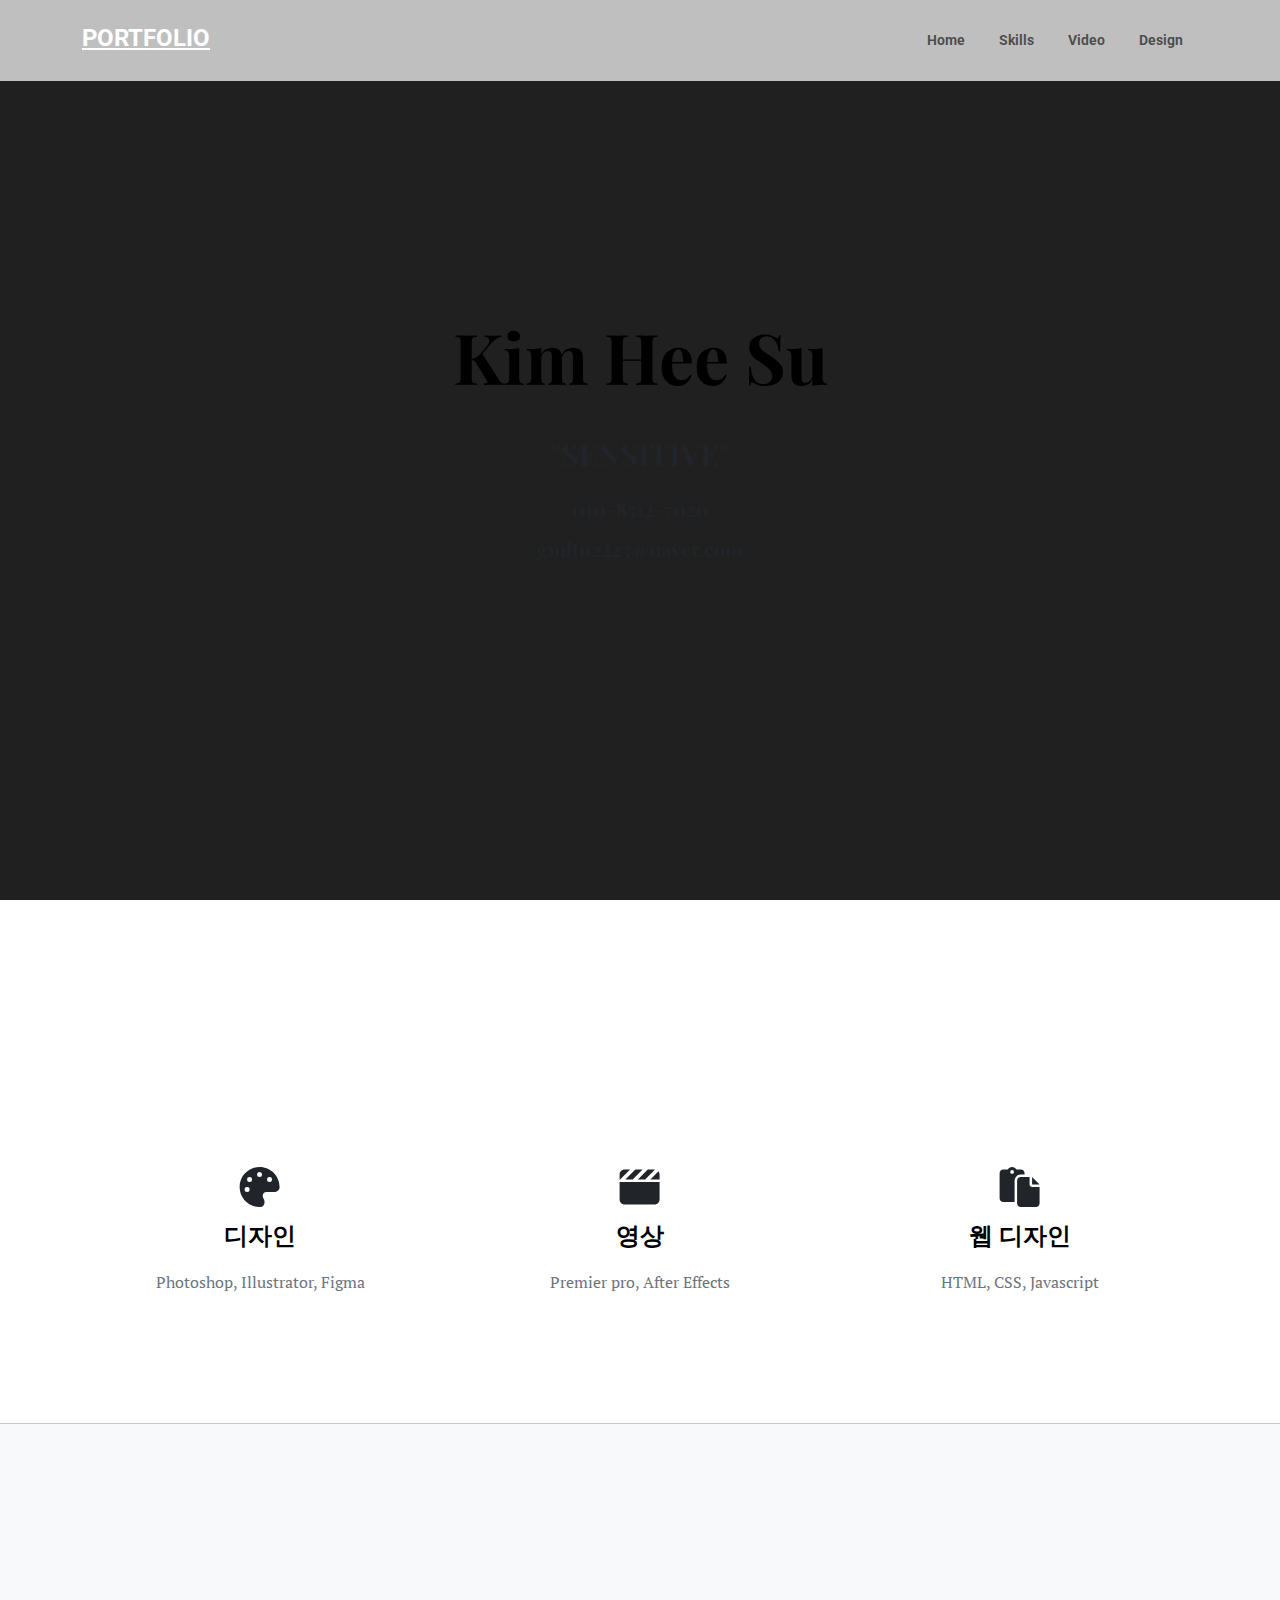
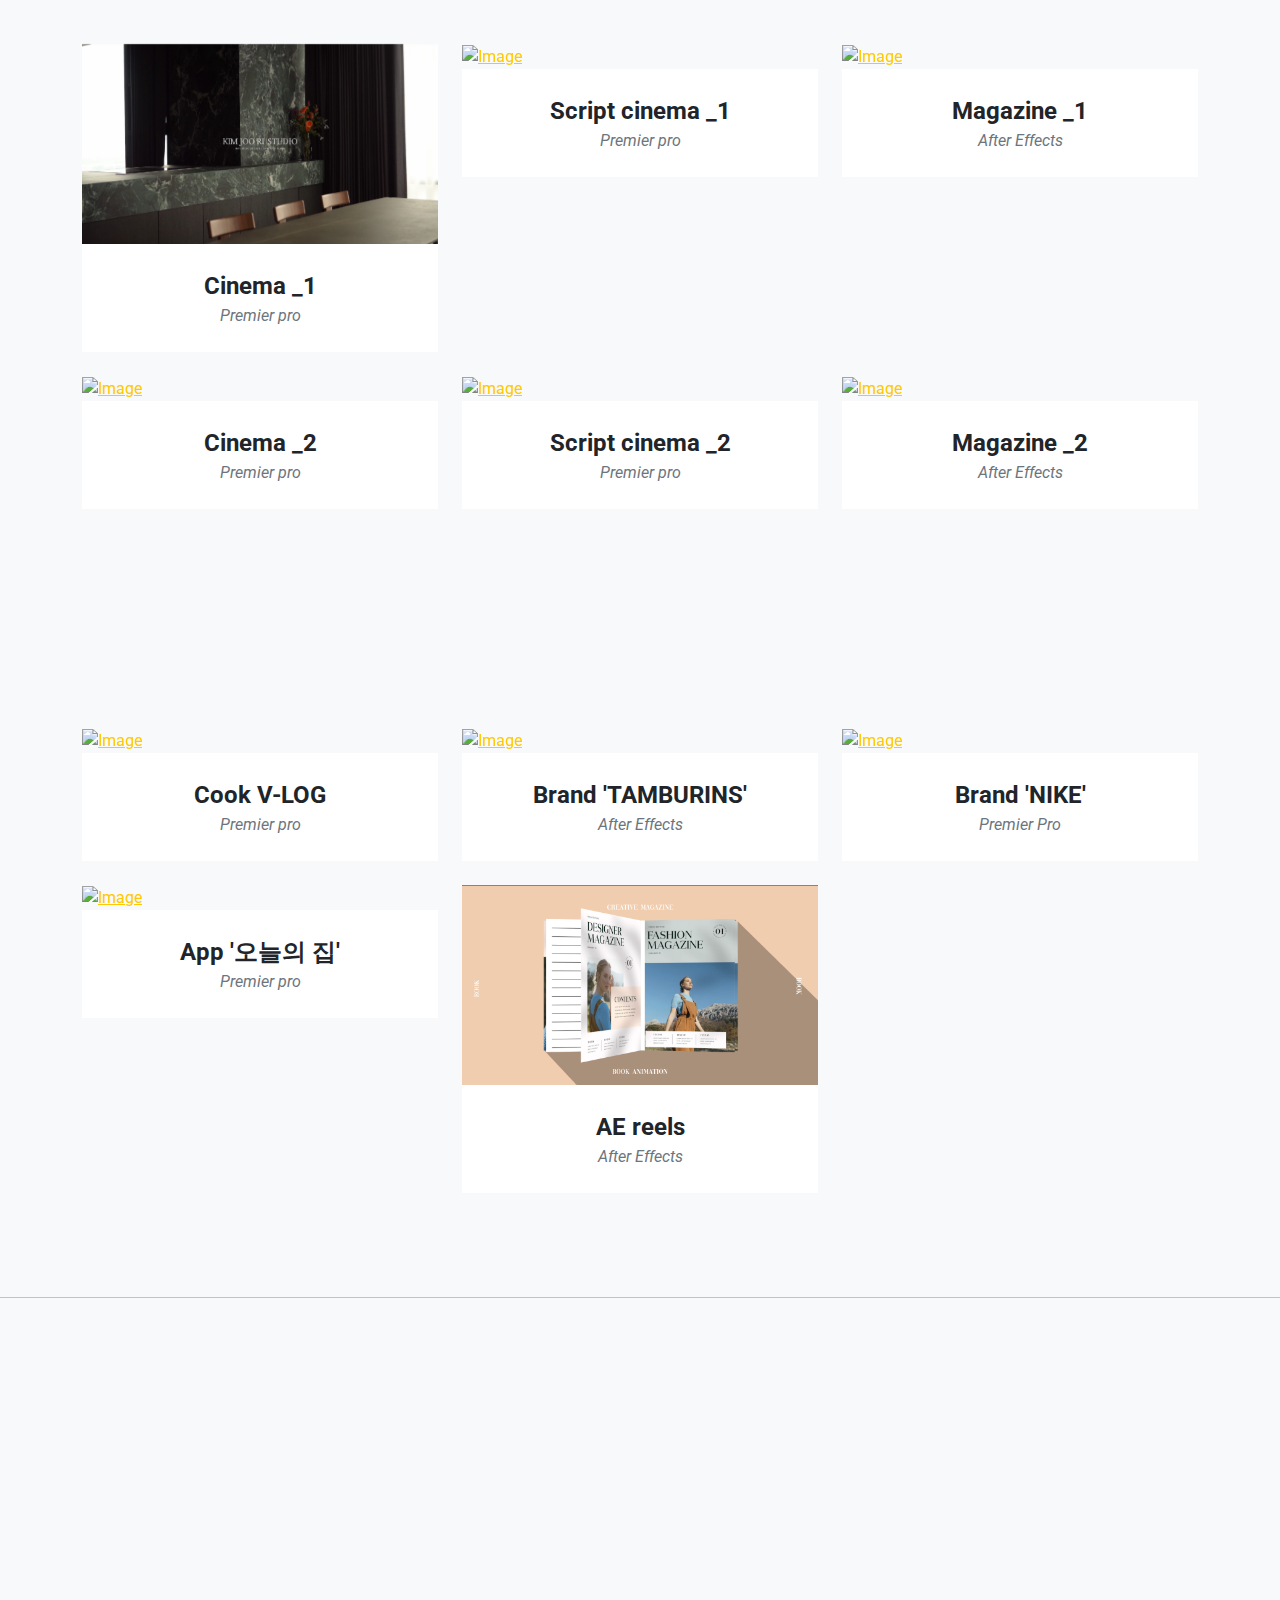
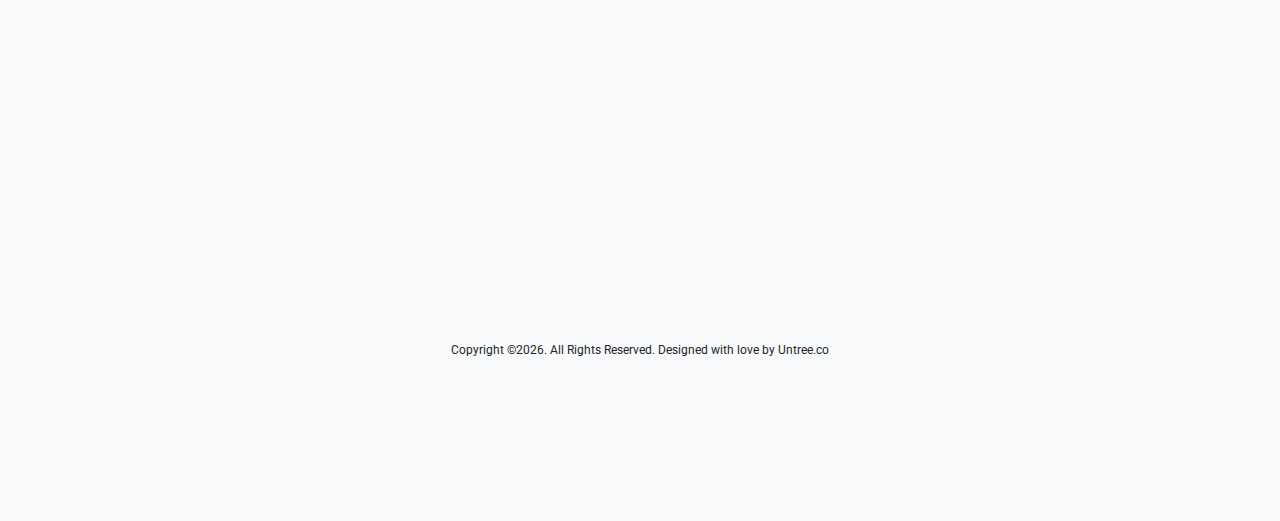
==== index.html @ bbee1cdd "Update index.html" ====
<!-- /*
* Template Name: Medio
* Template Author: Untree.co
* Tempalte URI: https://untree.co/
* License: https://creativecommons.org/licenses/by/3.0/
*/ -->
<!doctype html>
<html lang="en">
<head>
	<!-- Required meta tags -->
	<meta charset="utf-8">
	<meta name="viewport" content="width=device-width, initial-scale=1">
	
	<meta name="author" content="Untree.co">
	<link rel="shortcut icon" href="img_mine/icon.png">

	<meta name="description" content="" />
	<meta name="keywords" content="bootstrap, bootstrap5" />

	<link rel="preconnect" href="https://fonts.gstatic.com">
	<link href="https://fonts.googleapis.com/css2?family=Playfair+Display:wght@400;700&family=Roboto:wght@300;400&display=swap" rel="stylesheet">


	<link rel="stylesheet" href="fonts/icomoon/style.css">
	<link rel="stylesheet" href="fonts/feather/style.css">

	<link rel="stylesheet" href="css/tiny-slider.css">
	<link rel="stylesheet" href="css/aos.css">
	<link rel="stylesheet" href="css/glightbox.min.css">
	<link rel="stylesheet" href="css/style.css">
	
<link rel="preconnect" href="https://fonts.googleapis.com">
<link rel="preconnect" href="https://fonts.gstatic.com" crossorigin>
<link href="https://fonts.googleapis.com/css2?family=Heebo&family=Noto+Serif+Balinese&family=Roboto&display=swap" rel="stylesheet">
	
	<link rel="preconnect" href="https://fonts.googleapis.com">
<link rel="preconnect" href="https://fonts.gstatic.com" crossorigin>
<link href="https://fonts.googleapis.com/css2?family=PT+Serif:ital@1&display=swap" rel="stylesheet">
	 <link href="css/styles1.css" rel="stylesheet" />
	
	<title>김희수</title>
</head>
<body>

	<div class="site-mobile-menu site-navbar-target">
		<div class="site-mobile-menu-header">
			<div class="site-mobile-menu-close">
				<span class="icofont-close js-menu-toggle"></span>
			</div>
		</div>
		<div class="site-mobile-menu-body"></div>
	</div>

	<nav class="site-nav">
		<div class="container">
			<div class="site-navigation">
				<a href="index.html" class="logo m-0">PORTFOLIO</a>

				<ul class="js-clone-nav d-none d-lg-inline-block text-start site-menu float-end">
					<!--<li class="active"><a href="index.html">Home</a></li> -->
					<li><a href="#home">Home</a></li>
					<li><a href="#skills">Skills</a></li>
					<li><a href="#portfolio">Video</a></li>
					<li><a href="#Design">Design</a></li>
					<!-- <li><a href="#Contact">Contact</a></li> -->
				</ul>

				<a href="#" class="burger ms-auto float-end site-menu-toggle mt-2 js-menu-toggle d-inline-block d-lg-none light" data-toggle="collapse" data-target="#main-navbar">
					<span></span>
				</a>
			</div>
		</div>
	</nav>

	<!---<div class="hero v-h-full overlay" id="home">
		<div class="img-bg rellax">
			<img src="img_mine/img_mine/test3.jpg" alt="Image" class="img-fluid">
		</div>
		<div class="container">
			<div class="row align-items-center v-h-full">

				<div class="col-lg-10 col-xxl-6">
					<h1 class="heading-2 text-black mb-5" data-aos="fade-up" style ="font-size: 60px;">Kim Hee Su</h1>
					<div>
    					<p class="heading-2 text-gray" data-aos="fade-up" style="font-size: 20px; margin-bottom: 20px;">
        					010-8512-7020
    					</p>
    					<p class="heading-2 text-gray" data-aos="fade-up" style="font-size: 20px; margin-bottom: 20px;">
							gmltn2223@naver.com
    					</p>
   					
					</div>
				</div>
				

			</div>
		</div>

	</div> ---->
	
	<div class="hero v-h-full overlay" id="home">
    <div class="img-bg rellax">
        <img src="img_mine/test3.jpg" alt="Image" class="img-fluid">
    </div>
    <div class="container">
        <div class="row align-items-center justify-content-center v-h-full">
            <div class="col-lg-10 col-xxl-6 text-center">
                <h1 class="heading-2 text-gray mb-5" data-aos="fade-up" style="font-size: 70px;">Kim Hee Su</h1>
                <div>
					 <p class="heading-2 text-gray" data-aos="fade-up" style="font-size: 30px; margin-bottom: 30px;">
                        "SENSITIVE"
					</p>
                    <p class="heading-2 text-gray" data-aos="fade-up" style="font-size: 20px; margin-bottom: 20px;">
                        010-8512-7020
                    </p>
                    <p class="heading-2 text-gray" data-aos="fade-up" style="font-size: 20px; margin-bottom: 20px;">
                        gmltn2223@naver.com
                    </p>
                </div>
            </div>
        </div>
    </div>
</div>



	<section class="page-section" id="skills">
            <div class="container">
                <br>
				<div class="col-lg-test text-center" data-aos="fade-up" data-aos-delay="100">
                <span class="subheading mb-2 d-inline-block">Program</span>
                <h2 class="mb-4">My Skills</h2>
					<br><br>
					
            </div>
                <div class="row text-center">
                   
					<div class="col-md-4">
						<br>
                        <span class="fa-stack fa-4x">
                           <svg class="svg-inline--fa fa-palette " aria-hidden="true" focusable="false" data-prefix="fas" data-icon="palette" width=20% height=20% role="img" xmlns="http://www.w3.org/2000/svg" viewBox="0 0 512 512" data-fa-i2svg=""><path fill="currentColor" d="M512 256c0 .9 0 1.8 0 2.7c-.4 36.5-33.6 61.3-70.1 61.3H344c-26.5 0-48 21.5-48 48c0 3.4 .4 6.7 1 9.9c2.1 10.2 6.5 20 10.8 29.9c6.1 13.8 12.1 27.5 12.1 42c0 31.8-21.6 60.7-53.4 62c-3.5 .1-7 .2-10.6 .2C114.6 512 0 397.4 0 256S114.6 0 256 0S512 114.6 512 256zM128 288a32 32 0 1 0 -64 0 32 32 0 1 0 64 0zm0-96a32 32 0 1 0 0-64 32 32 0 1 0 0 64zM288 96a32 32 0 1 0 -64 0 32 32 0 1 0 64 0zm96 96a32 32 0 1 0 0-64 32 32 0 1 0 0 64z"></path></svg><!-- <i class="fa-solid fa-palette"></i> Font Awesome fontawesome.com -->   <!-- 이걸 다 지우고 아이콘 소스 가져와서 바꾸면 됨 -->
                        </span>
                        <h4 class="my-3">디자인</h4>
                        <p class="text-muted">Photoshop, Illustrator, Figma</p>
                    </div>
                    <div class="col-md-4">
						<br>
                        <span class="fa-stack fa-4x">
                          <svg class="svg-inline--fa fa-clapperboard" aria-hidden="true" focusable="false" data-prefix="fas" data-icon="clapperboard" width=20% height=20% role="img" xmlns="http://www.w3.org/2000/svg" viewBox="0 0 512 512" data-fa-i2svg=""><path fill="currentColor" d="M448 32H361.9l-1 1-127 127h92.1l1-1L453.8 32.3c-1.9-.2-3.8-.3-5.8-.3zm64 128V96c0-15.1-5.3-29.1-14-40l-104 104H512zM294.1 32H201.9l-1 1L73.9 160h92.1l1-1 127-127zM64 32C28.7 32 0 60.7 0 96v64H6.1l1-1 127-127H64zM512 192H0V416c0 35.3 28.7 64 64 64H448c35.3 0 64-28.7 64-64V192z"></path></svg><!-- <i class="fa-solid fa-clapperboard"></i> Font Awesome fontawesome.com -->
                        </span>
                        <h4 class="my-3">영상</h4>
                        <p class="text-muted">Premier pro, After Effects</p>
                    </div>
                    <div class="col-md-4">
						<br>
                        <span class="fa-stack fa-4x">
                            <svg class="svg-inline--fa fa-paste" aria-hidden="true" focusable="false" data-prefix="fas" data-icon="paste" width=20% height=20% role="img" xmlns="http://www.w3.org/2000/svg" viewBox="0 0 512 512" data-fa-i2svg=""><path fill="currentColor" d="M160 0c-23.7 0-44.4 12.9-55.4 32H48C21.5 32 0 53.5 0 80V400c0 26.5 21.5 48 48 48H192V176c0-44.2 35.8-80 80-80h48V80c0-26.5-21.5-48-48-48H215.4C204.4 12.9 183.7 0 160 0zM272 128c-26.5 0-48 21.5-48 48V448v16c0 26.5 21.5 48 48 48H464c26.5 0 48-21.5 48-48V256H416c-17.7 0-32-14.3-32-32V128H320 272zM160 40a24 24 0 1 1 0 48 24 24 0 1 1 0-48zm256 88v96h96l-96-96z"></path></svg><!-- <i class="fa-solid fa-paste"></i> Font Awesome fontawesome.com -->
                        </span>
                        <h4 class="my-3">웹 디자인</h4>
                        <p class="text-muted">HTML, CSS, Javascript</p>
                    </div>
                </div>
            </div>
        </section>
	
	<hr>

	
	
	
<!-- Portfolio Grid -->
<section class="page-section bg-light" id="portfolio">
    <div class="container">
        <div class="row justify-content-center mb-5">
            <div class="col-lg-6 text-center" data-aos="fade-up" data-aos-delay="100">
                <span class="subheading mb-2 d-inline-block">Video - 01</span>
                <h2 class="mb-4">Interior</h2>
            </div>
        </div>
        <div class="row">
            <div class="col-lg-4 col-sm-6 mb-4">
                <!-- Portfolio item 1 -->
                <div class="portfolio-item">
                    <a class="portfolio-link" data-bs-toggle="modal" href="#portfolioModal1">
                        <div class="portfolio-hover">
                            <div class="portfolio-hover-content">
                                <img src="img_mine/plus.png" alt="">
                            </div>
                        </div>
                        <img src="img_mine/img_mine/c-kimjoori.png" alt="Image" class="img-fluid">
                    </a>
                    <div class="portfolio-caption">
                        <div class="portfolio-caption-heading">Cinema _1</div>
                        <div class="portfolio-caption-subheading text-muted">Premier pro</div>
                    </div>
                </div>
            </div>
            <div class="col-lg-4 col-sm-6 mb-4">
                <!-- Portfolio item 2 -->
                <div class="portfolio-item">
                    <a class="portfolio-link" data-bs-toggle="modal" href="#portfolioModal2">
                        <div class="portfolio-hover">
                            <div class="portfolio-hover-content">
                                <img src="img_mine/plus.png" alt="">
                            </div>
                        </div>
                        <img src="img_mine/sc-1.png" alt="Image" class="img-fluid">
                    </a>
                    <div class="portfolio-caption">
                        <div class="portfolio-caption-heading">Script cinema _1</div>
                        <div class="portfolio-caption-subheading text-muted">Premier pro</div>
                    </div>
                </div>
            </div>
            <div class="col-lg-4 col-sm-6 mb-4">
                <!-- Portfolio item 3 -->
                <div class="portfolio-item">
                    <a class="portfolio-link" data-bs-toggle="modal" href="#portfolioModal3">
                        <div class="portfolio-hover">
                            <div class="portfolio-hover-content">
                                <img src="img_mine/plus.png" alt="">
                            </div>
                        </div>
                        <img src="img_mine/m-1.png" alt="Image" class="img-fluid">
                    </a>
                    <div class="portfolio-caption">
                        <div class="portfolio-caption-heading">Magazine _1</div>
                        <div class="portfolio-caption-subheading text-muted">After Effects</div>
                    </div>
                </div>
            </div>
            <div class="col-lg-4 col-sm-6 mb-4 mb-lg-0">
                <!-- Portfolio item 4 -->
                <div class="portfolio-item">
                    <a class="portfolio-link" data-bs-toggle="modal" href="#portfolioModal4">
                        <div class="portfolio-hover">
                            <div class="portfolio-hover-content">
                                <img src="img_mine/plus.png" alt="">
                            </div>
                        </div>
                        <img src="img_mine/c-kyungja.png" alt="Image" class="img-fluid">
                    </a>
                    <div class="portfolio-caption">
                        <div class="portfolio-caption-heading">Cinema _2</div>
                        <div class="portfolio-caption-subheading text-muted">Premier pro</div>
                    </div>
                </div>
            </div>
            <div class="col-lg-4 col-sm-6 mb-4 mb-sm-0">
                <!-- Portfolio item 5 -->
                <div class="portfolio-item">
                    <a class="portfolio-link" data-bs-toggle="modal" href="#portfolioModal5">
                        <div class="portfolio-hover">
                            <div class="portfolio-hover-content">
                                <img src="img_mine/plus.png" alt="">
                            </div>
                        </div>
                        <img src="img_mine/SC-2.png" alt="Image" class="img-fluid">
                    </a>
                    <div class="portfolio-caption">
                        <div class="portfolio-caption-heading">Script cinema _2</div>
                        <div class="portfolio-caption-subheading text-muted">Premier pro</div>
                    </div>
                </div>
            </div>
            <div class="col-lg-4 col-sm-6">
                <!-- Portfolio item 6 -->
                <div class="portfolio-item">
                    <a class="portfolio-link" data-bs-toggle="modal" href="#portfolioModal6">
                        <div class="portfolio-hover">
                            <div class="portfolio-hover-content">
                                <img src="img_mine/plus.png" alt="">
                            </div>
                        </div>
                        <img src="img_mine/m-2.png" alt="Image" class="img-fluid">
                    </a>
                    <div class="portfolio-caption">
                        <div class="portfolio-caption-heading">Magazine _2</div>
                        <div class="portfolio-caption-subheading text-muted">After Effects</div>
                    </div>
                </div>
            </div>
        </div>
    </div>


	
	<!-- Portfolio Grid -->
<section class="page-section bg-light" id="portfolio">
    <div class="container">
        <div class="row justify-content-center mb-5">
            <div class="col-lg-6 text-center" data-aos="fade-up" data-aos-delay="100">
                <span class="subheading mb-2 d-inline-block">Video - 02</span>
                <h2 class="mb-4">Advertisement & Daily</h2>
            </div>
        </div>
        <div class="row">
            <div class="col-lg-4 col-sm-6 mb-4">
                <!-- Portfolio item 1 -->
                <div class="portfolio-item">
                    <a class="portfolio-link" data-bs-toggle="modal" href="#portfolioModal7">
                        <div class="portfolio-hover">
                            <div class="portfolio-hover-content">
                                <img src="img_mine/plus.png" alt="">
                            </div>
                        </div>
                        <img src="img_mine/cook.png" alt="Image" class="img-fluid">
                    </a>
                    <div class="portfolio-caption">
                        <div class="portfolio-caption-heading">Cook V-LOG</div>
                        <div class="portfolio-caption-subheading text-muted">Premier pro</div>
                    </div>
                </div>
            </div>
            <div class="col-lg-4 col-sm-6 mb-4">
                <!-- Portfolio item 2 -->
                <div class="portfolio-item">
                    <a class="portfolio-link" data-bs-toggle="modal" href="#portfolioModal8">
                        <div class="portfolio-hover">
                            <div class="portfolio-hover-content">
                                <img src="img_mine/plus.png" alt="">
                            </div>
                        </div>
                        <img src="img_mine/tamburins.png" alt="Image" class="img-fluid">
                    </a>
                    <div class="portfolio-caption">
                        <div class="portfolio-caption-heading">Brand 'TAMBURINS'</div>
                        <div class="portfolio-caption-subheading text-muted">After Effects</div>
                    </div>
                </div>
            </div>
            <div class="col-lg-4 col-sm-6 mb-4">
                <!-- Portfolio item 3 -->
                <div class="portfolio-item">
                    <a class="portfolio-link" data-bs-toggle="modal" href="#portfolioModal9">
                        <div class="portfolio-hover">
                            <div class="portfolio-hover-content">
                                <img src="img_mine/plus.png" alt="">
                            </div>
                        </div>
                        <img src="img_mine/nike.jpg" alt="Image" class="img-fluid">
                    </a>
                    <div class="portfolio-caption">
                        <div class="portfolio-caption-heading">Brand 'NIKE'</div>
                        <div class="portfolio-caption-subheading text-muted">Premier Pro</div>
                    </div>
                </div>
            </div>
			            <div class="col-lg-4 col-sm-6 mb-4">
                <!-- Portfolio item 1 -->
                <div class="portfolio-item">
                    <a class="portfolio-link" data-bs-toggle="modal" href="#portfolioModal10">
                        <div class="portfolio-hover">
                            <div class="portfolio-hover-content">
                                <img src="img_mine/plus.png" alt="">
                            </div>
                        </div>
                        <img src="img_mine/app.png" alt="Image" class="img-fluid">
                    </a>
                    <div class="portfolio-caption">
                        <div class="portfolio-caption-heading">App '오늘의 집'</div>
                        <div class="portfolio-caption-subheading text-muted">Premier pro</div>
                    </div>
                </div>
            </div>
            <div class="col-lg-4 col-sm-6 mb-4">
                <!-- Portfolio item 2 -->
                <div class="portfolio-item">
                    <a class="portfolio-link" data-bs-toggle="modal" href="#portfolioModal11">
                        <div class="portfolio-hover">
                            <div class="portfolio-hover-content">
                                <img src="img_mine/plus.png" alt="">
                            </div>
                        </div>
                        <img src="img_mine/thumbnail04.png" alt="Image" class="img-fluid">
                    </a>
                    <div class="portfolio-caption">
                        <div class="portfolio-caption-heading">AE reels</div>
                        <div class="portfolio-caption-subheading text-muted">After Effects</div>
                    </div>
                </div>
            </div>
        </div>
    </div>
<section>
<hr>
</section>
               
	

	

			<div class="row justify-content-center mb-5" id="Design">
				<div class="col-lg-6 text-center" data-aos="fade-up" data-aos-delay="100">
					<span class="subheading mb-2 d-inline-block">Design</span>
					<h2 class="mb-4">Design</h2>
				</div>                                  
			</div>
	<div class="section">
		<div class="container">
			
			<div class="row">
				<div class="container-fluid">
					<div class="row">
						<div class="col-md-6 col-lg-4" data-aos="fade-up" data-aos-delay="200">
							<a href="img_mine/logo.png" class="media-1 glightbox">
								<img src="img_mine/logo.png" alt="Image" class="img-fluid">
								<div class="media-1-content">
									<h2>LOGO</h2>
									<span class="category">mingrapher </span>
								</div>
							</a>
						</div>
						<div class="col-md-6 col-lg-4" data-aos="fade-up" data-aos-delay="300">
							<a href="img_mine/BC.jpg" class="media-1 glightbox">
								<img src="img_mine/BC.jpg" alt="Image" class="img-fluid">
								<div class="media-1-content">
									<h2>Business card</h2>
									<span class="category">mingrapher</span>
								</div>
							</a>
						</div>
						<div class="col-md-6 col-lg-4" data-aos="fade-up" data-aos-delay="400">
							<a href="img_mine/tshirts.png" class="media-1 glightbox">
								<img src="img_mine/tshirts.png" alt="Image" class="img-fluid">
								<div class="media-1-content">
									<h2>T-shirts</h2>
									<span class="category">for my friends</span>
								</div>
							</a>
						</div>

						<!-- <div class="col-md-6 col-lg-4" data-aos="fade-up" data-aos-delay="100">
							<a href="images/img_v_4-min.jpg" class="media-1 glightbox">
								<img src="images/img_v_4-min.jpg" alt="Image" class="img-fluid">
								<div class="media-1-content">
									<h2>Design Material</h2>
									<span class="category">Web Application</span>
								</div>
							</a>
						</div>
						<div class="col-md-6 col-lg-4" data-aos="fade-up" data-aos-delay="200">
							<a href="images/img_v_5-min.jpg" class="media-1 glightbox">
								<img src="images/img_v_5-min.jpg" alt="Image" class="img-fluid">
								<div class="media-1-content">
									<h2>Handy Food</h2>
									<span class="category">Branding</span>
								</div>
							</a>
						</div>
						<div class="col-md-6 col-lg-4" data-aos="fade-up" data-aos-delay="300">
							<a href="images/img_v_6-min.jpg" class="media-1 glightbox">
								<img src="images/img_v_6-min.jpg" alt="Image" class="img-fluid">
								<div class="media-1-content">
									<h2>Cat With Cup</h2>
									<span class="category">Website</span>
								</div>
							</a>
						</div> -->


					</div>
				</div>
			</div>
		</div>
	</div>
	
	
		
	
	

	<!----<div class="section bg-light">
		<div class="container">
			<div class="row mb-5">
				<div class="col-12 text-center" data-aos="fade-up">
					<span class="subheading d-inline-block mb-2">ME</span>
					<h2>ABOUT ME</h2>
				</div>
			</div>
			<div class="row align-items-stretch">
				<div class="col-md-6 col-lg-4 mb-4 mb-lg-5" data-aos="fade-up">
					<div class="unit-4 d-flex">
						<div class="unit-4-icon me-4"><span class="feather-briefcase"></span></div>
						<div>
							<h3>장점</h3>
							<p>Lorem ipsum dolor sit amet consectetur adipisicing elit. Perferendis quis molestiae vitae eligendi at.</p>
							<p><a href="#" class="more">Learn more</a></p>
						</div>
					</div>
				</div>
				<div class="col-md-6 col-lg-4 mb-4 mb-lg-5" data-aos="fade-up" data-aos-delay="100">
					<div class="unit-4 d-flex">
						<div class="unit-4-icon me-4"><span class="feather-command"></span></div>
						<div>
							<h3>Option</h3>
							<p>Lorem ipsum dolor sit amet consectetur adipisicing elit. Perferendis quis molestiae vitae eligendi at.</p>
							<p><a href="#" class="more">Learn more</a></p>
						</div>
					</div>
				</div>
				<div class="col-md-6 col-lg-4 mb-4 mb-lg-5" data-aos="fade-up" data-aos-delay="200">
					<div class="unit-4 d-flex">
						<div class="unit-4-icon me-4"><span class="feather-cpu"></span></div>
						<div>
							<h3>Settings</h3>
							<p>Lorem ipsum dolor sit amet consectetur adipisicing elit. Perferendis quis molestiae vitae eligendi at.</p>
							<p><a href="#" class="more">Learn more</a></p>
						</div>
					</div>
				</div>


				<div class="col-md-6 col-lg-4 mb-4 mb-lg-5" data-aos="fade-up" data-aos-delay="300">
					<div class="unit-4 d-flex">
						<div class="unit-4-icon me-4"><span class="feather-home"></span></div>
						<div>
							<h3>Settings</h3>
							<p>Lorem ipsum dolor sit amet consectetur adipisicing elit. Perferendis quis molestiae vitae eligendi at.</p>
							<p><a href="#" class="more">Learn more</a></p>
						</div>
					</div>
				</div>
				<div class="col-md-6 col-lg-4 mb-4 mb-lg-5" data-aos="fade-up" data-aos-delay="400">
					<div class="unit-4 d-flex">
						<div class="unit-4-icon me-4"><span class="feather-feather"></span></div>
						<div>
							<h3>Writing</h3>
							<p>Lorem ipsum dolor sit amet consectetur adipisicing elit. Perferendis quis molestiae vitae eligendi at.</p>
							<p><a href="#" class="more">Learn more</a></p>
						</div>
					</div>
				</div>
				<div class="col-md-6 col-lg-4 mb-4 mb-lg-5" data-aos="fade-up" data-aos-delay="500">
					<div class="unit-4 d-flex">
						<div class="unit-4-icon me-4"><span class="feather-file-text"></span></div>
						<div>
							<h3>Mobile Apps</h3>
							<p>Lorem ipsum dolor sit amet consectetur adipisicing elit. Perferendis quis molestiae vitae eligendi at.</p>
							<p><a href="#" class="more">Learn more</a></p>
						</div>
					</div>
				</div>

			</div>
		</div>
	</div>    ------>






			<div class="row mt-5"    id="Contact">
				<div class="col-12 text-center">
					<p class="mb-0" style="font-size: 12px; margin-bottom: 0px;">Copyright &copy;<script>document.write(new Date().getFullYear());</script>. All Rights Reserved. Designed with love by Untree.co </a> <!-- License information: httpcs://untree.co/liense/ -->
					</p>
				</div>
			</div>
		</div> <!-- /.container -->
	</div> <!-- /.site-footer -->

	<!-- Preloader -->
	<div id="overlayer"></div>
	<div class="loader">
		<div class="spinner-border" role="status">
			<span class="visually-hidden">Loading...</span>
		</div>
	</div>



































	
	 <!-- Portfolio Modals-->
        <!-- Portfolio item 1 modal popup-->
        <div class="portfolio-modal modal fade" id="portfolioModal1" tabindex="-1" role="dialog" aria-hidden="true">
            <div class="modal-dialog">
                <div class="modal-content">
                    <div class="close-modal" data-bs-dismiss="modal">  <img src="img_mine/close.png" alt="Close modal" /></div>
                    <div class="container">
                        <div class="row justify-content-center">
                            <div class="col-lg-8">
                                <div class="modal-body">
                                    <!-- Project details-->
                                    <h2 class="text-case">Cinema</h2>
                                    <p class="item-intro text-muted">Premier pro</p>
									<a href="https://youtu.be/QJuvbPeOVBY"><img class="img-fluid d-block mx-auto" src="img_mine/c-kimjoori_button.jpg" alt="..." /></a>
                                    <p>* 이미지를 클릭하시면 영상 시청이 가능합니다
										<br><br> 서울 여의도 - 트럼프월드를 촬영한 현장입니다. <br>
										공간을 편안한 무드로 영화처럼 이어서 볼 수 있도록 <br> 
										스토리 구성 / 컷 편집 / 장면전환효과 / BGM 설정 / 수평수직 조정 / 톤 보정 / 플리커 현상 교정 등 편집을 통해 만든 시네마틱 영상입니다.</p>
                                    <ul class="list-inline">
                                        <li>
                                            <strong>Running time:</strong>
                                            3' 40"
                                        </li>
                                        <li>
                                            <strong>Design:</strong>
                                            KIM JOO RI STUDIO
                                        </li>
										 <li>
                                            <strong>Photo:</strong>
                                            mingrapher
                                        </li>
										 <li>
                                            <strong>Edit:</strong>
                                            Kim Hee Su
                                        </li>
                                    </ul>
                                    <button class="btn btn-primary btn-xl text-uppercase" data-bs-dismiss="modal" type="button">
                                        <i class="fas fa-xmark me-1"></i>
                                        Close
                                    </button>
                                </div>
                            </div>
                        </div>
                    </div>
                </div>
            </div>
        </div>
	
	   
        <!-- Portfolio item 2 modal popup-->
        <div class="portfolio-modal modal fade" id="portfolioModal2" tabindex="-1" role="dialog" aria-hidden="true">
            <div class="modal-dialog">
                <div class="modal-content">
                    <div class="close-modal" data-bs-dismiss="modal"><img src="img_mine/close.png" alt="Close modal" /></div>
                    <div class="container">
                        <div class="row justify-content-center">
                            <div class="col-lg-8">
                                <div class="modal-body">
                                    <!-- Project details-->
                                    <h2 class="text-case">Script cinema _1</h2>
                                    <p class="item-intro text-muted">Premier pro</p>
                                    <a href="https://drive.google.com/file/d/1IgCBE8hhluAjPugoGovNEoJXeKVpjooS/view?usp=drive_link"><img class="img-fluid d-block mx-auto" src="img_mine/sc-1_button.jpg" alt="..." /></a>
                                    <p>* 이미지를 클릭하시면 영상 시청이 가능합니다
										<br><br>창원 - 두산위브를 촬영한 현장입니다. <br>
										Script Cinema는 업체 측에서 공간에 대해 설명하고자 하는 내용이 많을 때, <br> 
										인터뷰 영상과 나레이션, 참고 자료를 활용하여 영상에 대해 더 깊이 이해할 수 있도록 만든 영상입니다. <br><br> 
									업체 측에서 주신 자료를 곳곳에 배치하여 before/after가 확실하게 보이게 하였고, <br>
									공간에 좀 더 집중할 수 있도록 나머지 부연설명은 자막으로만 대체한 영상입니다.</p> <br><br>
                                    <ul class="list-inline">
                                        <li>
                                            <strong>영상길이:</strong>
                                            2' 52"
                                        </li>
                                        <li>
                                            <strong>Design:</strong>
                                            BUILD UP DESIGN STUDIO
                                        </li>
										  <li>
                                            <strong>Photo:</strong>
                                            mingrapher
                                        </li>
										  <li>
                                            <strong>Edit:</strong>
                                            Kim Hee Su
                                        </li>
                                    </ul>
                                    <button class="btn btn-primary btn-xl text-uppercase" data-bs-dismiss="modal" type="button">
                                        <i class="fas fa-xmark me-1"></i>
                                        Close
                                    </button>
                                </div>
                            </div>
                        </div>
                    </div>
                </div>
            </div>
        </div>
        <!-- Portfolio item 3 modal popup-->
        <div class="portfolio-modal modal fade" id="portfolioModal3" tabindex="-1" role="dialog" aria-hidden="true">
            <div class="modal-dialog">
                <div class="modal-content">
                    <div class="close-modal" data-bs-dismiss="modal"><img src="img_mine/close.png" alt="Close modal" /></div>
                    <div class="container">
                        <div class="row justify-content-center">
                            <div class="col-lg-8">
                                <div class="modal-body">
                                    <!-- Project details-->
                                    <h2 class="text-case">Magazine_1</h2>
                                    <p class="item-intro text-muted">After Effects</p>
                                    <img class="img-fluid d-block mx-auto" src="img_mine/m-1_button.jpg" alt="..." />
                                    <p>* 이미지를 클릭하시면 영상 시청이 가능합니다
										<br><br>서울 강남 - 포스코트를 촬영한 현장입니다. <br>
										사진 작업물을 position, scale, opacity 조절로 영상처럼 보이게 만들어 생동감을 주고, <br>
										분할한 레이아웃들을 활용하여 공간을 잡지처럼 한눈에 볼 수 있도록 만든 숏폼 영상입니다.
									 </p>
                                    <ul class="list-inline">
                                        <li>
                                            <strong>Running time:</strong>
                                           30"
                                        </li>
                                        <li>
                                            <strong>Design:</strong>
                                            Shinsegae Design
                                        </li>
										 <li>
                                            <strong>Photo:</strong>
                                            mingrapher
                                        </li>
										  <li>
                                            <strong>Edit:</strong>
                                            Kim Hee Su
                                        </li>
                                    </ul>
                                    <button class="btn btn-primary btn-xl text-uppercase" data-bs-dismiss="modal" type="button">
                                        <i class="fas fa-xmark me-1"></i>
                                        Close
                                    </button>
                                </div>
                            </div>
                        </div>
                    </div>
                </div>
            </div>
        </div>
        <!-- Portfolio item 4 modal popup-->
        <div class="portfolio-modal modal fade" id="portfolioModal4" tabindex="-1" role="dialog" aria-hidden="true">
            <div class="modal-dialog">
                <div class="modal-content">
                    <div class="close-modal" data-bs-dismiss="modal"><img src="img_mine/close.png" alt="Close modal" /></div>
                    <div class="container">
                        <div class="row justify-content-center">
                            <div class="col-lg-8">
                                <div class="modal-body">
                                    <!-- Project details-->
                                    <h2 class="text-case">Cinema _2</h2>
                                    <p class="item-intro text-muted">Premier pro</p>
                                    <img class="img-fluid d-block mx-auto" src="img_mine/c-kyungja_button.jpg" alt="..." />
                                    <p>* 이미지를 클릭하시면 영상 시청이 가능합니다
										<br><br> 서울 연남동 - 경자 미용실을 촬영한 현장으로 콜라보 로고 작업을 진행하였고,<br>
										힙한 분위기에 어우러지도록 스케일을 조정하여 현장감이 느껴질 수 있게 했으며, 인물들을 사이사이에 배치하여<br> 
										스토리 구성 / 컷 편집 / 장면전환효과 / BGM 설정 / 수평수직 조정 / 톤 보정 / 플리커 현상 교정 등 편집을 통해 만든 시네마틱 영상입니다.</p> <br>
                                    <ul class="list-inline">
                                        <li>
                                            <strong>Running time:</strong>
                                            2' 52"
                                        </li>
                                        <li>
                                            <strong>Design:</strong>
                                            Branding
                                        </li>
										 <li>
                                            <strong>Photo:</strong>
                                            mingrapher
                                        </li>
										  <li>
                                            <strong>Edit:</strong>
                                            Kim Hee Su
                                        </li>
                                    </ul>
                                    <button class="btn btn-primary btn-xl text-uppercase" data-bs-dismiss="modal" type="button">
                                        <i class="fas fa-xmark me-1"></i>
                                        Close
                                    </button>
                                </div>
                            </div>
                        </div>
                    </div>
                </div>
            </div>
        </div>
        <!-- Portfolio item 5 modal popup-->
        <div class="portfolio-modal modal fade" id="portfolioModal5" tabindex="-1" role="dialog" aria-hidden="true">
            <div class="modal-dialog">
                <div class="modal-content">
                    <div class="close-modal" data-bs-dismiss="modal"><img src="img_mine/close.png" alt="Close modal" /></div>
                    <div class="container">
                        <div class="row justify-content-center">
                            <div class="col-lg-8">
                                <div class="modal-body">
                                    <!-- Project details-->
                                    <h2 class="text-uppercase">Script cinema _2</h2>
                                    <p class="item-intro text-muted">Premier pro</p>
                                    <img class="img-fluid d-block mx-auto" src="img_mine/sc-2_button.jpg" alt="..." />
                                    <p>* 이미지를 클릭하시면 영상 시청이 가능합니다
										<br><br>
										화성 봉담 - 동화마을 동일하이빌을 촬영한 현장입니다. <br>
										영상에 대한 설명을 풍부하게 담기 위해 인터뷰 영상 외에는 나레이션으로 대체하였고, <br>
										스토리 구성 / 컷 편집 / 장면전환효과 / BGM 설정 / 수평수직 조정 / 톤 보정 / 플리커 현상 교정 / 오디오 편집 / 자막 등 편집을 통해 만든 영상입니다.</p> <br>

										
										</p>
                                    <ul class="list-inline">
                                        <li>
                                            <strong>Running time:</strong>
                                            4' 18"
                                        </li>
                                        <li>
                                            <strong>Design:</strong>
                                            CUDE Design
                                        </li>
										 <li>
                                            <strong>Photo:</strong>
                                            mingrapher
                                        </li>
										  <li>
                                            <strong>Edit:</strong>
                                            Kim Hee Su
                                        </li>
                                    </ul>
                                    <button class="btn btn-primary btn-xl text-uppercase" data-bs-dismiss="modal" type="button">
                                        <i class="fas fa-xmark me-1"></i>
                                        Close
                                    </button>
                                </div>
                            </div>
                        </div>
                    </div>
                </div>
            </div>
        </div>
        <!-- Portfolio item 6 modal popup-->
        <div class="portfolio-modal modal fade" id="portfolioModal6" tabindex="-1" role="dialog" aria-hidden="true">
            <div class="modal-dialog">
                <div class="modal-content">
                    <div class="close-modal" data-bs-dismiss="modal"><img src="img_mine/close.png" alt="Close modal" /></div>
                    <div class="container">
                        <div class="row justify-content-center">
                            <div class="col-lg-8">
                                <div class="modal-body">
                                    <!-- Project details-->
                                    <h2 class="text-case">Magazine _2</h2>
                                    <p class="item-intro text-muted">After Effects</p>
                                    <img class="img-fluid d-block mx-auto" src="img_mine/m-2_button.jpg" alt="..." />
                                    <p>* 이미지를 클릭하시면 영상 시청이 가능합니다
										<br><br> 송도 - 힐스테이트 더 스카이를 촬영한 현장입니다. <br>
										사진 작업물을 position, scale, opacity 조절로 영상처럼 보이게 만들어 생동감을 주고, <br>
										분할한 레이아웃들을 활용하여 공간을 잡지처럼 한눈에 볼 수 있도록 만든 숏폼 영상입니다. </p>
                                    <ul class="list-inline">
                                        <li>
                                            <strong>Running time:</strong>
                                            29"
                                        </li>
                                        <li>
                                            <strong>Design:</strong>
                                            INDIGO DESIGN
                                        </li>
										 <li>
                                            <strong>Photo:</strong>
                                            mingrapher
                                        </li>
										  <li>
                                            <strong>Edit:</strong>
                                            Kim Hee Su
                                        </li>

                                    </ul>
                                    <button class="btn btn-primary btn-xl text-uppercase" data-bs-dismiss="modal" type="button">
                                        <i class="fas fa-xmark me-1"></i>
                                        Close
                                    </button>
                                </div>
                            </div>
                        </div>
                    </div>
                </div>
            </div>
        </div>
	


<!-- Portfolio item 7 modal popup-->
        <div class="portfolio-modal modal fade" id="portfolioModal7" tabindex="-1" role="dialog" aria-hidden="true">
            <div class="modal-dialog">
                <div class="modal-content">
                    <div class="close-modal" data-bs-dismiss="modal"><img src="img_mine/close.png" alt="Close modal" /></div>
                    <div class="container">
                        <div class="row justify-content-center">
                            <div class="col-lg-8">
                                <div class="modal-body">
                                    <!-- Project details-->
                                    <h2 class="text-uppercase">Cook Video</h2>
                                    <p class="item-intro text-muted">Premier pro</p>
                                    <img class="img-fluid d-block mx-auto" src="img_mine/cook_button.jpg" alt="..." />
                                    <p>* 이미지를 클릭하시면 영상 시청이 가능합니다
										<br><br>집에서 직접 요리하여 촬영한 영상본을 편안하게 볼 수 있도록 <br>
										컷편집 / 톤 보정 / BGM 설정 / 효과음 설정 / 자막 작업 등으로 깔끔하게 만든 영상입니다.</p>
                                    <ul class="list-inline">
                                        <li>
                                            <strong>Running time:</strong>
                                            2' 20"
                                        </li>
                                        <li>
                                            <strong>Plan:</strong>
                                            Kim Hee Su
                                        </li>
										 <li>
                                            <strong>Video:</strong>
                                            Kim Hee Su
                                        </li>
										  <li>
                                            <strong>Edit:</strong>
                                            Kim Hee Su
                                        </li>
                                    </ul>
                                    <button class="btn btn-primary btn-xl text-uppercase" data-bs-dismiss="modal" type="button">
                                        <i class="fas fa-xmark me-1"></i>
                                        Close
                                    </button>
                                </div>
                            </div>
                        </div>
                    </div>
                </div>
            </div>
        </div>
        <!-- Portfolio item 8 modal popup-->
        <div class="portfolio-modal modal fade" id="portfolioModal8" tabindex="-1" role="dialog" aria-hidden="true">
            <div class="modal-dialog">
                <div class="modal-content">
                    <div class="close-modal" data-bs-dismiss="modal"><img src="img_mine/close.png" alt="Close modal" /></div>
                    <div class="container">
                        <div class="row justify-content-center">
                            <div class="col-lg-8">
                                <div class="modal-body">
                                    <!-- Project details-->
                                    <h2 class="text-case">Brand 'TAMBURINS'</h2>
                                    <p class="item-intro text-muted">After Effects</p>
                                    <img class="img-fluid d-block mx-auto" src="img_mine/tamburins_button.jpg" alt="..." />
                                    <p>* 이미지를 클릭하시면 영상 시청이 가능합니다
										<br><br>'탬버린즈'라는 브랜드에서 SHELL X 컬렉션이 출시되었을 때 만든 영상입니다. <br>
										모델인 제니님의 사진을 배치하여 슬로건인 Awaken your senses 글자를 배치하고, <br> 제품들을 진열하여 제품들을 보여주었으며, <br>
										stroke, glitch, lens flare, noise, wave warp, posterize time, cross dissolve 등의 효과를 사용하여<br>
										향이 피어오름과 동시에 자유로움을 찾은 여자의 모습을 표현하였습니다. <br>
		
									</p>
                                    <ul class="list-inline">
                                        <li>
                                            <strong>Running time:</strong>
                                            30"
                                        </li>
                                        <li>
                                            <strong>Plan:</strong>
                                            Kim Hee Su
                                        </li>
										 <li>
                                            <strong>Video:</strong>
                                            pixabay
                                        </li>
										  <li>
                                            <strong>Edit:</strong>
                                            Kim Hee Su
                                        </li>
                                    </ul>
                                    <button class="btn btn-primary btn-xl text-uppercase" data-bs-dismiss="modal" type="button">
                                        <i class="fas fa-xmark me-1"></i>
                                        Close
                                    </button>
                                </div>
                            </div>
                        </div>
                    </div>
                </div>
            </div>
        </div>
        <!-- Portfolio item 9 modal popup-->
        <div class="portfolio-modal modal fade" id="portfolioModal9" tabindex="-1" role="dialog" aria-hidden="true">
            <div class="modal-dialog">
                <div class="modal-content">
                    <div class="close-modal" data-bs-dismiss="modal"><img src="img_mine/close.png" alt="Close modal" /></div>
                    <div class="container">
                        <div class="row justify-content-center">
                            <div class="col-lg-8">
                                <div class="modal-body">
                                    <!-- Project details-->
                                    <h2 class="text-case">Brand 'NIKE'</h2>
                                    <p class="item-intro text-muted">Premier Pro</p>
                                    <img class="img-fluid d-block mx-auto" src="img_mine/nike_button.jpg" alt="..." />
                                    <p>* 이미지를 클릭하시면 영상 시청이 가능합니다
										<br><br>나이키라는 </p>
                                    <ul class="list-inline">
                                        <li>
                                            <strong>Running time:</strong>
                                            16"
                                        </li>
                                        <li>
                                            <strong>Plan:</strong>
                                            Kim Hee Su
                                        </li>
										 <li>
                                            <strong>Video:</strong>
                                            Pixabay
                                        </li>
										  <li>
                                            <strong>Edit:</strong>
                                            Kim Hee Su
                                        </li>
                                    </ul>
                                    <button class="btn btn-primary btn-xl text-uppercase" data-bs-dismiss="modal" type="button">
                                        <i class="fas fa-xmark me-1"></i>
                                        Close
                                    </button>
                                </div>
                            </div>
                        </div>
                    </div>
                </div>
            </div>
        </div>
	        <!-- Portfolio item 10 modal popup-->
        <div class="portfolio-modal modal fade" id="portfolioModal10" tabindex="-1" role="dialog" aria-hidden="true">
            <div class="modal-dialog">
                <div class="modal-content">
                    <div class="close-modal" data-bs-dismiss="modal"><img src="img_mine/close.png" alt="Close modal" /></div>
                    <div class="container">
                        <div class="row justify-content-center">
                            <div class="col-lg-8">
                                <div class="modal-body">
                                    <!-- Project details-->
                                    <h2 class="text-case">App '오늘의 집'</h2>
                                    <p class="item-intro text-muted">After Effects</p>
                                    <img class="img-fluid d-block mx-auto" src="img_mine/app_button.jpg" alt="..." />
                                    <p>* 이미지를 클릭하시면 영상 시청이 가능합니다
										<br><br>학교 수료 중에 '앱 광고'라는 첫 주제로 과제를 수행하면서 만들었던 영상입니다. <br>
									일러스트로 그림을 그려 CC particle world, tint, 3d camera, ratation, drop shadow, puppet pin, glow, color key, position, animate 등의 효과를 사용하여
										영상을 편집했던 첫 발자취를 남기고자 올립니다.</p>
                                    <ul class="list-inline">
                                        <li>
                                            <strong>Running time:</strong>
                                            30"
                                        </li>
                                        <li>
                                            <strong>Plan:</strong>
                                            Kim Hee Su
                                        </li>
										 <li>
                                            <strong>Draw:</strong>
                                            Kim Hee Su
                                        </li>
										  <li>
                                            <strong>Edit:</strong>
                                            Kim Hee Su
                                        </li>
                                    </ul>
                                    <button class="btn btn-primary btn-xl text-uppercase" data-bs-dismiss="modal" type="button">
                                        <i class="fas fa-xmark me-1"></i>
                                        Close
                                    </button>
                                </div>
                            </div>
                        </div>
                    </div>
                </div>
            </div>
        </div>
        <!-- Portfolio item 11 modal popup-->
        <div class="portfolio-modal modal fade" id="portfolioModal11" tabindex="-1" role="dialog" aria-hidden="true">
            <div class="modal-dialog">
                <div class="modal-content">
                    <div class="close-modal" data-bs-dismiss="modal"><img src="img_mine/close.png" alt="Close modal" /></div>
                    <div class="container">
                        <div class="row justify-content-center">
                            <div class="col-lg-8">
                                <div class="modal-body">
                                    <!-- Project details-->
                                    <h2 class="text-case">AE reels</h2>
                                    <p class="item-intro text-muted">After Effects</p>
                                    <img class="img-fluid d-block mx-auto" src="img_mine/nike.jpg" alt="..." />
                                    <p>* 이미지를 클릭하시면 영상 시청이 가능합니다
										<br><br>교육을 들으면서 배웠던 기술들을 한데 모은 영상입니다.
									여러 효과들을 사용하면서 에프터이펙트라는 프로그램을 익숙하게 만들 수 있었습니다.</p>
                                    <ul class="list-inline">
                                        <li>
                                            <strong>Running time:</strong>
                                            16"
                                        </li>
                                        <li>
                                            <strong>Plan:</strong>
                                            Kim Hee Su
                                        </li>
										 <li>
                                            <strong>Draw:</strong>
                                            Kim Hee Su
                                        </li>
										  <li>
                                            <strong>Edit:</strong>
                                            Kim Hee Su
                                        </li>
                                    </ul>
                                    <button class="btn btn-primary btn-xl text-uppercase" data-bs-dismiss="modal" type="button">
                                        <i class="fas fa-xmark me-1"></i>
                                        Close
                                    </button>
                                </div>
                            </div>
                        </div>
                    </div>
                </div>
            </div>
        </div>
	
	
	
	
	

	<script src="js/bootstrap.bundle.min.js"></script>
	<script src="js/tiny-slider.js"></script>
	<script src="js/aos.js"></script>
	<script src="js/navbar.js"></script>
	<script src="js/glightbox.min.js"></script>
	<script src="js/rellax.min.js"></script>
	<script src="js/custom.js"></script>
</body>
</html
---- fonts/icomoon/style.css ----
@font-face {
  font-family: 'icomoon';
  src:  url('fonts/icomoon.eot?10si43');
  src:  url('fonts/icomoon.eot?10si43#iefix') format('embedded-opentype'),
    url('fonts/icomoon.ttf?10si43') format('truetype'),
    url('fonts/icomoon.woff?10si43') format('woff'),
    url('fonts/icomoon.svg?10si43#icomoon') format('svg');
  font-weight: normal;
  font-style: normal;
}

[class^="icon-"], [class*=" icon-"] {
  /* use !important to prevent issues with browser extensions that change fonts */
  font-family: 'icomoon' !important;
  speak: none;
  font-style: normal;
  font-weight: normal;
  font-variant: normal;
  text-transform: none;
  line-height: 1;

  /* Better Font Rendering =========== */
  -webkit-font-smoothing: antialiased;
  -moz-osx-font-smoothing: grayscale;
}

.icon-asterisk:before {
  content: "\f069";
}
.icon-plus:before {
  content: "\f067";
}
.icon-question:before {
  content: "\f128";
}
.icon-minus:before {
  content: "\f068";
}
.icon-glass:before {
  content: "\f000";
}
.icon-music:before {
  content: "\f001";
}
.icon-search:before {
  content: "\f002";
}
.icon-envelope-o:before {
  content: "\f003";
}
.icon-heart:before {
  content: "\f004";
}
.icon-star:before {
  content: "\f005";
}
.icon-star-o:before {
  content: "\f006";
}
.icon-user:before {
  content: "\f007";
}
.icon-film:before {
  content: "\f008";
}
.icon-th-large:before {
  content: "\f009";
}
.icon-th:before {
  content: "\f00a";
}
.icon-th-list:before {
  content: "\f00b";
}
.icon-check:before {
  content: "\f00c";
}
.icon-close:before {
  content: "\f00d";
}
.icon-remove:before {
  content: "\f00d";
}
.icon-times:before {
  content: "\f00d";
}
.icon-search-plus:before {
  content: "\f00e";
}
.icon-search-minus:before {
  content: "\f010";
}
.icon-power-off:before {
  content: "\f011";
}
.icon-signal:before {
  content: "\f012";
}
.icon-cog:before {
  content: "\f013";
}
.icon-gear:before {
  content: "\f013";
}
.icon-trash-o:before {
  content: "\f014";
}
.icon-home:before {
  content: "\f015";
}
.icon-file-o:before {
  content: "\f016";
}
.icon-clock-o:before {
  content: "\f017";
}
.icon-road:before {
  content: "\f018";
}
.icon-download:before {
  content: "\f019";
}
.icon-arrow-circle-o-down:before {
  content: "\f01a";
}
.icon-arrow-circle-o-up:before {
  content: "\f01b";
}
.icon-inbox:before {
  content: "\f01c";
}
.icon-play-circle-o:before {
  content: "\f01d";
}
.icon-repeat:before {
  content: "\f01e";
}
.icon-rotate-right:before {
  content: "\f01e";
}
.icon-refresh:before {
  content: "\f021";
}
.icon-list-alt:before {
  content: "\f022";
}
.icon-lock:before {
  content: "\f023";
}
.icon-flag:before {
  content: "\f024";
}
.icon-headphones:before {
  content: "\f025";
}
.icon-volume-off:before {
  content: "\f026";
}
.icon-volume-down:before {
  content: "\f027";
}
.icon-volume-up:before {
  content: "\f028";
}
.icon-qrcode:before {
  content: "\f029";
}
.icon-barcode:before {
  content: "\f02a";
}
.icon-tag:before {
  content: "\f02b";
}
.icon-tags:before {
  content: "\f02c";
}
.icon-book:before {
  content: "\f02d";
}
.icon-bookmark:before {
  content: "\f02e";
}
.icon-print:before {
  content: "\f02f";
}
.icon-camera:before {
  content: "\f030";
}
.icon-font:before {
  content: "\f031";
}
.icon-bold:before {
  content: "\f032";
}
.icon-italic:before {
  content: "\f033";
}
.icon-text-height:before {
  content: "\f034";
}
.icon-text-width:before {
  content: "\f035";
}
.icon-align-left:before {
  content: "\f036";
}
.icon-align-center:before {
  content: "\f037";
}
.icon-align-right:before {
  content: "\f038";
}
.icon-align-justify:before {
  content: "\f039";
}
.icon-list:before {
  content: "\f03a";
}
.icon-dedent:before {
  content: "\f03b";
}
.icon-outdent:before {
  content: "\f03b";
}
.icon-indent:before {
  content: "\f03c";
}
.icon-video-camera:before {
  content: "\f03d";
}
.icon-image:before {
  content: "\f03e";
}
.icon-photo:before {
  content: "\f03e";
}
.icon-picture-o:before {
  content: "\f03e";
}
.icon-pencil:before {
  content: "\f040";
}
.icon-map-marker:before {
  content: "\f041";
}
.icon-adjust:before {
  content: "\f042";
}
.icon-tint:before {
  content: "\f043";
}
.icon-edit:before {
  content: "\f044";
}
.icon-pencil-square-o:before {
  content: "\f044";
}
.icon-share-square-o:before {
  content: "\f045";
}
.icon-check-square-o:before {
  content: "\f046";
}
.icon-arrows:before {
  content: "\f047";
}
.icon-step-backward:before {
  content: "\f048";
}
.icon-fast-backward:before {
  content: "\f049";
}
.icon-backward:before {
  content: "\f04a";
}
.icon-play:before {
  content: "\f04b";
}
.icon-pause:before {
  content: "\f04c";
}
.icon-stop:before {
  content: "\f04d";
}
.icon-forward:before {
  content: "\f04e";
}
.icon-fast-forward:before {
  content: "\f050";
}
.icon-step-forward:before {
  content: "\f051";
}
.icon-eject:before {
  content: "\f052";
}
.icon-chevron-left:before {
  content: "\f053";
}
.icon-chevron-right:before {
  content: "\f054";
}
.icon-plus-circle:before {
  content: "\f055";
}
.icon-minus-circle:before {
  content: "\f056";
}
.icon-times-circle:before {
  content: "\f057";
}
.icon-check-circle:before {
  content: "\f058";
}
.icon-question-circle:before {
  content: "\f059";
}
.icon-info-circle:before {
  content: "\f05a";
}
.icon-crosshairs:before {
  content: "\f05b";
}
.icon-times-circle-o:before {
  content: "\f05c";
}
.icon-check-circle-o:before {
  content: "\f05d";
}
.icon-ban:before {
  content: "\f05e";
}
.icon-arrow-left:before {
  content: "\f060";
}
.icon-arrow-right:before {
  content: "\f061";
}
.icon-arrow-up:before {
  content: "\f062";
}
.icon-arrow-down:before {
  content: "\f063";
}
.icon-mail-forward:before {
  content: "\f064";
}
.icon-share:before {
  content: "\f064";
}
.icon-expand:before {
  content: "\f065";
}
.icon-compress:before {
  content: "\f066";
}
.icon-exclamation-circle:before {
  content: "\f06a";
}
.icon-gift:before {
  content: "\f06b";
}
.icon-leaf:before {
  content: "\f06c";
}
.icon-fire:before {
  content: "\f06d";
}
.icon-eye:before {
  content: "\f06e";
}
.icon-eye-slash:before {
  content: "\f070";
}
.icon-exclamation-triangle:before {
  content: "\f071";
}
.icon-warning:before {
  content: "\f071";
}
.icon-plane:before {
  content: "\f072";
}
.icon-calendar:before {
  content: "\f073";
}
.icon-random:before {
  content: "\f074";
}
.icon-comment:before {
  content: "\f075";
}
.icon-magnet:before {
  content: "\f076";
}
.icon-chevron-up:before {
  content: "\f077";
}
.icon-chevron-down:before {
  content: "\f078";
}
.icon-retweet:before {
  content: "\f079";
}
.icon-shopping-cart:before {
  content: "\f07a";
}
.icon-folder:before {
  content: "\f07b";
}
.icon-folder-open:before {
  content: "\f07c";
}
.icon-arrows-v:before {
  content: "\f07d";
}
.icon-arrows-h:before {
  content: "\f07e";
}
.icon-bar-chart:before {
  content: "\f080";
}
.icon-bar-chart-o:before {
  content: "\f080";
}
.icon-twitter-square:before {
  content: "\f081";
}
.icon-facebook-square:before {
  content: "\f082";
}
.icon-camera-retro:before {
  content: "\f083";
}
.icon-key:before {
  content: "\f084";
}
.icon-cogs:before {
  content: "\f085";
}
.icon-gears:before {
  content: "\f085";
}
.icon-comments:before {
  content: "\f086";
}
.icon-thumbs-o-up:before {
  content: "\f087";
}
.icon-thumbs-o-down:before {
  content: "\f088";
}
.icon-star-half:before {
  content: "\f089";
}
.icon-heart-o:before {
  content: "\f08a";
}
.icon-sign-out:before {
  content: "\f08b";
}
.icon-linkedin-square:before {
  content: "\f08c";
}
.icon-thumb-tack:before {
  content: "\f08d";
}
.icon-external-link:before {
  content: "\f08e";
}
.icon-sign-in:before {
  content: "\f090";
}
.icon-trophy:before {
  content: "\f091";
}
.icon-github-square:before {
  content: "\f092";
}
.icon-upload:before {
  content: "\f093";
}
.icon-lemon-o:before {
  content: "\f094";
}
.icon-phone:before {
  content: "\f095";
}
.icon-square-o:before {
  content: "\f096";
}
.icon-bookmark-o:before {
  content: "\f097";
}
.icon-phone-square:before {
  content: "\f098";
}
.icon-twitter:before {
  content: "\f099";
}
.icon-facebook:before {
  content: "\f09a";
}
.icon-facebook-f:before {
  content: "\f09a";
}
.icon-github:before {
  content: "\f09b";
}
.icon-unlock:before {
  content: "\f09c";
}
.icon-credit-card:before {
  content: "\f09d";
}
.icon-feed:before {
  content: "\f09e";
}
.icon-rss:before {
  content: "\f09e";
}
.icon-hdd-o:before {
  content: "\f0a0";
}
.icon-bullhorn:before {
  content: "\f0a1";
}
.icon-bell-o:before {
  content: "\f0a2";
}
.icon-certificate:before {
  content: "\f0a3";
}
.icon-hand-o-right:before {
  content: "\f0a4";
}
.icon-hand-o-left:before {
  content: "\f0a5";
}
.icon-hand-o-up:before {
  content: "\f0a6";
}
.icon-hand-o-down:before {
  content: "\f0a7";
}
.icon-arrow-circle-left:before {
  content: "\f0a8";
}
.icon-arrow-circle-right:before {
  content: "\f0a9";
}
.icon-arrow-circle-up:before {
  content: "\f0aa";
}
.icon-arrow-circle-down:before {
  content: "\f0ab";
}
.icon-globe:before {
  content: "\f0ac";
}
.icon-wrench:before {
  content: "\f0ad";
}
.icon-tasks:before {
  content: "\f0ae";
}
.icon-filter:before {
  content: "\f0b0";
}
.icon-briefcase:before {
  content: "\f0b1";
}
.icon-arrows-alt:before {
  content: "\f0b2";
}
.icon-group:before {
  content: "\f0c0";
}
.icon-users:before {
  content: "\f0c0";
}
.icon-chain:before {
  content: "\f0c1";
}
.icon-link:before {
  content: "\f0c1";
}
.icon-cloud:before {
  content: "\f0c2";
}
.icon-flask:before {
  content: "\f0c3";
}
.icon-cut:before {
  content: "\f0c4";
}
.icon-scissors:before {
  content: "\f0c4";
}
.icon-copy:before {
  content: "\f0c5";
}
.icon-files-o:before {
  content: "\f0c5";
}
.icon-paperclip:before {
  content: "\f0c6";
}
.icon-floppy-o:before {
  content: "\f0c7";
}
.icon-save:before {
  content: "\f0c7";
}
.icon-square:before {
  content: "\f0c8";
}
.icon-bars:before {
  content: "\f0c9";
}
.icon-navicon:before {
  content: "\f0c9";
}
.icon-reorder:before {
  content: "\f0c9";
}
.icon-list-ul:before {
  content: "\f0ca";
}
.icon-list-ol:before {
  content: "\f0cb";
}
.icon-strikethrough:before {
  content: "\f0cc";
}
.icon-underline:before {
  content: "\f0cd";
}
.icon-table:before {
  content: "\f0ce";
}
.icon-magic:before {
  content: "\f0d0";
}
.icon-truck:before {
  content: "\f0d1";
}
.icon-pinterest:before {
  content: "\f0d2";
}
.icon-pinterest-square:before {
  content: "\f0d3";
}
.icon-google-plus-square:before {
  content: "\f0d4";
}
.icon-google-plus:before {
  content: "\f0d5";
}
.icon-money:before {
  content: "\f0d6";
}
.icon-caret-down:before {
  content: "\f0d7";
}
.icon-caret-up:before {
  content: "\f0d8";
}
.icon-caret-left:before {
  content: "\f0d9";
}
.icon-caret-right:before {
  content: "\f0da";
}
.icon-columns:before {
  content: "\f0db";
}
.icon-sort:before {
  content: "\f0dc";
}
.icon-unsorted:before {
  content: "\f0dc";
}
.icon-sort-desc:before {
  content: "\f0dd";
}
.icon-sort-down:before {
  content: "\f0dd";
}
.icon-sort-asc:before {
  content: "\f0de";
}
.icon-sort-up:before {
  content: "\f0de";
}
.icon-envelope:before {
  content: "\f0e0";
}
.icon-linkedin:before {
  content: "\f0e1";
}
.icon-rotate-left:before {
  content: "\f0e2";
}
.icon-undo:before {
  content: "\f0e2";
}
.icon-gavel:before {
  content: "\f0e3";
}
.icon-legal:before {
  content: "\f0e3";
}
.icon-dashboard:before {
  content: "\f0e4";
}
.icon-tachometer:before {
  content: "\f0e4";
}
.icon-comment-o:before {
  content: "\f0e5";
}
.icon-comments-o:before {
  content: "\f0e6";
}
.icon-bolt:before {
  content: "\f0e7";
}
.icon-flash:before {
  content: "\f0e7";
}
.icon-sitemap:before {
  content: "\f0e8";
}
.icon-umbrella:before {
  content: "\f0e9";
}
.icon-clipboard:before {
  content: "\f0ea";
}
.icon-paste:before {
  content: "\f0ea";
}
.icon-lightbulb-o:before {
  content: "\f0eb";
}
.icon-exchange:before {
  content: "\f0ec";
}
.icon-cloud-download:before {
  content: "\f0ed";
}
.icon-cloud-upload:before {
  content: "\f0ee";
}
.icon-user-md:before {
  content: "\f0f0";
}
.icon-stethoscope:before {
  content: "\f0f1";
}
.icon-suitcase:before {
  content: "\f0f2";
}
.icon-bell:before {
  content: "\f0f3";
}
.icon-coffee:before {
  content: "\f0f4";
}
.icon-cutlery:before {
  content: "\f0f5";
}
.icon-file-text-o:before {
  content: "\f0f6";
}
.icon-building-o:before {
  content: "\f0f7";
}
.icon-hospital-o:before {
  content: "\f0f8";
}
.icon-ambulance:before {
  content: "\f0f9";
}
.icon-medkit:before {
  content: "\f0fa";
}
.icon-fighter-jet:before {
  content: "\f0fb";
}
.icon-beer:before {
  content: "\f0fc";
}
.icon-h-square:before {
  content: "\f0fd";
}
.icon-plus-square:before {
  content: "\f0fe";
}
.icon-angle-double-left:before {
  content: "\f100";
}
.icon-angle-double-right:before {
  content: "\f101";
}
.icon-angle-double-up:before {
  content: "\f102";
}
.icon-angle-double-down:before {
  content: "\f103";
}
.icon-angle-left:before {
  content: "\f104";
}
.icon-angle-right:before {
  content: "\f105";
}
.icon-angle-up:before {
  content: "\f106";
}
.icon-angle-down:before {
  content: "\f107";
}
.icon-desktop:before {
  content: "\f108";
}
.icon-laptop:before {
  content: "\f109";
}
.icon-tablet:before {
  content: "\f10a";
}
.icon-mobile:before {
  content: "\f10b";
}
.icon-mobile-phone:before {
  content: "\f10b";
}
.icon-circle-o:before {
  content: "\f10c";
}
.icon-quote-left:before {
  content: "\f10d";
}
.icon-quote-right:before {
  content: "\f10e";
}
.icon-spinner:before {
  content: "\f110";
}
.icon-circle:before {
  content: "\f111";
}
.icon-mail-reply:before {
  content: "\f112";
}
.icon-reply:before {
  content: "\f112";
}
.icon-github-alt:before {
  content: "\f113";
}
.icon-folder-o:before {
  content: "\f114";
}
.icon-folder-open-o:before {
  content: "\f115";
}
.icon-smile-o:before {
  content: "\f118";
}
.icon-frown-o:before {
  content: "\f119";
}
.icon-meh-o:before {
  content: "\f11a";
}
.icon-gamepad:before {
  content: "\f11b";
}
.icon-keyboard-o:before {
  content: "\f11c";
}
.icon-flag-o:before {
  content: "\f11d";
}
.icon-flag-checkered:before {
  content: "\f11e";
}
.icon-terminal:before {
  content: "\f120";
}
.icon-code:before {
  content: "\f121";
}
.icon-mail-reply-all:before {
  content: "\f122";
}
.icon-reply-all:before {
  content: "\f122";
}
.icon-star-half-empty:before {
  content: "\f123";
}
.icon-star-half-full:before {
  content: "\f123";
}
.icon-star-half-o:before {
  content: "\f123";
}
.icon-location-arrow:before {
  content: "\f124";
}
.icon-crop:before {
  content: "\f125";
}
.icon-code-fork:before {
  content: "\f126";
}
.icon-chain-broken:before {
  content: "\f127";
}
.icon-unlink:before {
  content: "\f127";
}
.icon-info:before {
  content: "\f129";
}
.icon-exclamation:before {
  content: "\f12a";
}
.icon-superscript:before {
  content: "\f12b";
}
.icon-subscript:before {
  content: "\f12c";
}
.icon-eraser:before {
  content: "\f12d";
}
.icon-puzzle-piece:before {
  content: "\f12e";
}
.icon-microphone:before {
  content: "\f130";
}
.icon-microphone-slash:before {
  content: "\f131";
}
.icon-shield:before {
  content: "\f132";
}
.icon-calendar-o:before {
  content: "\f133";
}
.icon-fire-extinguisher:before {
  content: "\f134";
}
.icon-rocket:before {
  content: "\f135";
}
.icon-maxcdn:before {
  content: "\f136";
}
.icon-chevron-circle-left:before {
  content: "\f137";
}
.icon-chevron-circle-right:before {
  content: "\f138";
}
.icon-chevron-circle-up:before {
  content: "\f139";
}
.icon-chevron-circle-down:before {
  content: "\f13a";
}
.icon-html5:before {
  content: "\f13b";
}
.icon-css3:before {
  content: "\f13c";
}
.icon-anchor:before {
  content: "\f13d";
}
.icon-unlock-alt:before {
  content: "\f13e";
}
.icon-bullseye:before {
  content: "\f140";
}
.icon-ellipsis-h:before {
  content: "\f141";
}
.icon-ellipsis-v:before {
  content: "\f142";
}
.icon-rss-square:before {
  content: "\f143";
}
.icon-play-circle:before {
  content: "\f144";
}
.icon-ticket:before {
  content: "\f145";
}
.icon-minus-square:before {
  content: "\f146";
}
.icon-minus-square-o:before {
  content: "\f147";
}
.icon-level-up:before {
  content: "\f148";
}
.icon-level-down:before {
  content: "\f149";
}
.icon-check-square:before {
  content: "\f14a";
}
.icon-pencil-square:before {
  content: "\f14b";
}
.icon-external-link-square:before {
  content: "\f14c";
}
.icon-share-square:before {
  content: "\f14d";
}
.icon-compass:before {
  content: "\f14e";
}
.icon-caret-square-o-down:before {
  content: "\f150";
}
.icon-toggle-down:before {
  content: "\f150";
}
.icon-caret-square-o-up:before {
  content: "\f151";
}
.icon-toggle-up:before {
  content: "\f151";
}
.icon-caret-square-o-right:before {
  content: "\f152";
}
.icon-toggle-right:before {
  content: "\f152";
}
.icon-eur:before {
  content: "\f153";
}
.icon-euro:before {
  content: "\f153";
}
.icon-gbp:before {
  content: "\f154";
}
.icon-dollar:before {
  content: "\f155";
}
.icon-usd:before {
  content: "\f155";
}
.icon-inr:before {
  content: "\f156";
}
.icon-rupee:before {
  content: "\f156";
}
.icon-cny:before {
  content: "\f157";
}
.icon-jpy:before {
  content: "\f157";
}
.icon-rmb:before {
  content: "\f157";
}
.icon-yen:before {
  content: "\f157";
}
.icon-rouble:before {
  content: "\f158";
}
.icon-rub:before {
  content: "\f158";
}
.icon-ruble:before {
  content: "\f158";
}
.icon-krw:before {
  content: "\f159";
}
.icon-won:before {
  content: "\f159";
}
.icon-bitcoin:before {
  content: "\f15a";
}
.icon-btc:before {
  content: "\f15a";
}
.icon-file:before {
  content: "\f15b";
}
.icon-file-text:before {
  content: "\f15c";
}
.icon-sort-alpha-asc:before {
  content: "\f15d";
}
.icon-sort-alpha-desc:before {
  content: "\f15e";
}
.icon-sort-amount-asc:before {
  content: "\f160";
}
.icon-sort-amount-desc:before {
  content: "\f161";
}
.icon-sort-numeric-asc:before {
  content: "\f162";
}
.icon-sort-numeric-desc:before {
  content: "\f163";
}
.icon-thumbs-up:before {
  content: "\f164";
}
.icon-thumbs-down:before {
  content: "\f165";
}
.icon-youtube-square:before {
  content: "\f166";
}
.icon-youtube:before {
  content: "\f167";
}
.icon-xing:before {
  content: "\f168";
}
.icon-xing-square:before {
  content: "\f169";
}
.icon-youtube-play:before {
  content: "\f16a";
}
.icon-dropbox:before {
  content: "\f16b";
}
.icon-stack-overflow:before {
  content: "\f16c";
}
.icon-instagram:before {
  content: "\f16d";
}
.icon-flickr:before {
  content: "\f16e";
}
.icon-adn:before {
  content: "\f170";
}
.icon-bitbucket:before {
  content: "\f171";
}
.icon-bitbucket-square:before {
  content: "\f172";
}
.icon-tumblr:before {
  content: "\f173";
}
.icon-tumblr-square:before {
  content: "\f174";
}
.icon-long-arrow-down:before {
  content: "\f175";
}
.icon-long-arrow-up:before {
  content: "\f176";
}
.icon-long-arrow-left:before {
  content: "\f177";
}
.icon-long-arrow-right:before {
  content: "\f178";
}
.icon-apple:before {
  content: "\f179";
}
.icon-windows:before {
  content: "\f17a";
}
.icon-android:before {
  content: "\f17b";
}
.icon-linux:before {
  content: "\f17c";
}
.icon-dribbble:before {
  content: "\f17d";
}
.icon-skype:before {
  content: "\f17e";
}
.icon-foursquare:before {
  content: "\f180";
}
.icon-trello:before {
  content: "\f181";
}
.icon-female:before {
  content: "\f182";
}
.icon-male:before {
  content: "\f183";
}
.icon-gittip:before {
  content: "\f184";
}
.icon-gratipay:before {
  content: "\f184";
}
.icon-sun-o:before {
  content: "\f185";
}
.icon-moon-o:before {
  content: "\f186";
}
.icon-archive:before {
  content: "\f187";
}
.icon-bug:before {
  content: "\f188";
}
.icon-vk:before {
  content: "\f189";
}
.icon-weibo:before {
  content: "\f18a";
}
.icon-renren:before {
  content: "\f18b";
}
.icon-pagelines:before {
  content: "\f18c";
}
.icon-stack-exchange:before {
  content: "\f18d";
}
.icon-arrow-circle-o-right:before {
  content: "\f18e";
}
.icon-arrow-circle-o-left:before {
  content: "\f190";
}
.icon-caret-square-o-left:before {
  content: "\f191";
}
.icon-toggle-left:before {
  content: "\f191";
}
.icon-dot-circle-o:before {
  content: "\f192";
}
.icon-wheelchair:before {
  content: "\f193";
}
.icon-vimeo-square:before {
  content: "\f194";
}
.icon-try:before {
  content: "\f195";
}
.icon-turkish-lira:before {
  content: "\f195";
}
.icon-plus-square-o:before {
  content: "\f196";
}
.icon-space-shuttle:before {
  content: "\f197";
}
.icon-slack:before {
  content: "\f198";
}
.icon-envelope-square:before {
  content: "\f199";
}
.icon-wordpress:before {
  content: "\f19a";
}
.icon-openid:before {
  content: "\f19b";
}
.icon-bank:before {
  content: "\f19c";
}
.icon-institution:before {
  content: "\f19c";
}
.icon-university:before {
  content: "\f19c";
}
.icon-graduation-cap:before {
  content: "\f19d";
}
.icon-mortar-board:before {
  content: "\f19d";
}
.icon-yahoo:before {
  content: "\f19e";
}
.icon-google:before {
  content: "\f1a0";
}
.icon-reddit:before {
  content: "\f1a1";
}
.icon-reddit-square:before {
  content: "\f1a2";
}
.icon-stumbleupon-circle:before {
  content: "\f1a3";
}
.icon-stumbleupon:before {
  content: "\f1a4";
}
.icon-delicious:before {
  content: "\f1a5";
}
.icon-digg:before {
  content: "\f1a6";
}
.icon-pied-piper-pp:before {
  content: "\f1a7";
}
.icon-pied-piper-alt:before {
  content: "\f1a8";
}
.icon-drupal:before {
  content: "\f1a9";
}
.icon-joomla:before {
  content: "\f1aa";
}
.icon-language:before {
  content: "\f1ab";
}
.icon-fax:before {
  content: "\f1ac";
}
.icon-building:before {
  content: "\f1ad";
}
.icon-child:before {
  content: "\f1ae";
}
.icon-paw:before {
  content: "\f1b0";
}
.icon-spoon:before {
  content: "\f1b1";
}
.icon-cube:before {
  content: "\f1b2";
}
.icon-cubes:before {
  content: "\f1b3";
}
.icon-behance:before {
  content: "\f1b4";
}
.icon-behance-square:before {
  content: "\f1b5";
}
.icon-steam:before {
  content: "\f1b6";
}
.icon-steam-square:before {
  content: "\f1b7";
}
.icon-recycle:before {
  content: "\f1b8";
}
.icon-automobile:before {
  content: "\f1b9";
}
.icon-car:before {
  content: "\f1b9";
}
.icon-cab:before {
  content: "\f1ba";
}
.icon-taxi:before {
  content: "\f1ba";
}
.icon-tree:before {
  content: "\f1bb";
}
.icon-spotify:before {
  content: "\f1bc";
}
.icon-deviantart:before {
  content: "\f1bd";
}
.icon-soundcloud:before {
  content: "\f1be";
}
.icon-database:before {
  content: "\f1c0";
}
.icon-file-pdf-o:before {
  content: "\f1c1";
}
.icon-file-word-o:before {
  content: "\f1c2";
}
.icon-file-excel-o:before {
  content: "\f1c3";
}
.icon-file-powerpoint-o:before {
  content: "\f1c4";
}
.icon-file-image-o:before {
  content: "\f1c5";
}
.icon-file-photo-o:before {
  content: "\f1c5";
}
.icon-file-picture-o:before {
  content: "\f1c5";
}
.icon-file-archive-o:before {
  content: "\f1c6";
}
.icon-file-zip-o:before {
  content: "\f1c6";
}
.icon-file-audio-o:before {
  content: "\f1c7";
}
.icon-file-sound-o:before {
  content: "\f1c7";
}
.icon-file-movie-o:before {
  content: "\f1c8";
}
.icon-file-video-o:before {
  content: "\f1c8";
}
.icon-file-code-o:before {
  content: "\f1c9";
}
.icon-vine:before {
  content: "\f1ca";
}
.icon-codepen:before {
  content: "\f1cb";
}
.icon-jsfiddle:before {
  content: "\f1cc";
}
.icon-life-bouy:before {
  content: "\f1cd";
}
.icon-life-buoy:before {
  content: "\f1cd";
}
.icon-life-ring:before {
  content: "\f1cd";
}
.icon-life-saver:before {
  content: "\f1cd";
}
.icon-support:before {
  content: "\f1cd";
}
.icon-circle-o-notch:before {
  content: "\f1ce";
}
.icon-ra:before {
  content: "\f1d0";
}
.icon-rebel:before {
  content: "\f1d0";
}
.icon-resistance:before {
  content: "\f1d0";
}
.icon-empire:before {
  content: "\f1d1";
}
.icon-ge:before {
  content: "\f1d1";
}
.icon-git-square:before {
  content: "\f1d2";
}
.icon-git:before {
  content: "\f1d3";
}
.icon-hacker-news:before {
  content: "\f1d4";
}
.icon-y-combinator-square:before {
  content: "\f1d4";
}
.icon-yc-square:before {
  content: "\f1d4";
}
.icon-tencent-weibo:before {
  content: "\f1d5";
}
.icon-qq:before {
  content: "\f1d6";
}
.icon-wechat:before {
  content: "\f1d7";
}
.icon-weixin:before {
  content: "\f1d7";
}
.icon-paper-plane:before {
  content: "\f1d8";
}
.icon-send:before {
  content: "\f1d8";
}
.icon-paper-plane-o:before {
  content: "\f1d9";
}
.icon-send-o:before {
  content: "\f1d9";
}
.icon-history:before {
  content: "\f1da";
}
.icon-circle-thin:before {
  content: "\f1db";
}
.icon-header:before {
  content: "\f1dc";
}
.icon-paragraph:before {
  content: "\f1dd";
}
.icon-sliders:before {
  content: "\f1de";
}
.icon-share-alt:before {
  content: "\f1e0";
}
.icon-share-alt-square:before {
  content: "\f1e1";
}
.icon-bomb:before {
  content: "\f1e2";
}
.icon-futbol-o:before {
  content: "\f1e3";
}
.icon-soccer-ball-o:before {
  content: "\f1e3";
}
.icon-tty:before {
  content: "\f1e4";
}
.icon-binoculars:before {
  content: "\f1e5";
}
.icon-plug:before {
  content: "\f1e6";
}
.icon-slideshare:before {
  content: "\f1e7";
}
.icon-twitch:before {
  content: "\f1e8";
}
.icon-yelp:before {
  content: "\f1e9";
}
.icon-newspaper-o:before {
  content: "\f1ea";
}
.icon-wifi:before {
  content: "\f1eb";
}
.icon-calculator:before {
  content: "\f1ec";
}
.icon-paypal:before {
  content: "\f1ed";
}
.icon-google-wallet:before {
  content: "\f1ee";
}
.icon-cc-visa:before {
  content: "\f1f0";
}
.icon-cc-mastercard:before {
  content: "\f1f1";
}
.icon-cc-discover:before {
  content: "\f1f2";
}
.icon-cc-amex:before {
  content: "\f1f3";
}
.icon-cc-paypal:before {
  content: "\f1f4";
}
.icon-cc-stripe:before {
  content: "\f1f5";
}
.icon-bell-slash:before {
  content: "\f1f6";
}
.icon-bell-slash-o:before {
  content: "\f1f7";
}
.icon-trash:before {
  content: "\f1f8";
}
.icon-copyright:before {
  content: "\f1f9";
}
.icon-at:before {
  content: "\f1fa";
}
.icon-eyedropper:before {
  content: "\f1fb";
}
.icon-paint-brush:before {
  content: "\f1fc";
}
.icon-birthday-cake:before {
  content: "\f1fd";
}
.icon-area-chart:before {
  content: "\f1fe";
}
.icon-pie-chart:before {
  content: "\f200";
}
.icon-line-chart:before {
  content: "\f201";
}
.icon-lastfm:before {
  content: "\f202";
}
.icon-lastfm-square:before {
  content: "\f203";
}
.icon-toggle-off:before {
  content: "\f204";
}
.icon-toggle-on:before {
  content: "\f205";
}
.icon-bicycle:before {
  content: "\f206";
}
.icon-bus:before {
  content: "\f207";
}
.icon-ioxhost:before {
  content: "\f208";
}
.icon-angellist:before {
  content: "\f209";
}
.icon-cc:before {
  content: "\f20a";
}
.icon-ils:before {
  content: "\f20b";
}
.icon-shekel:before {
  content: "\f20b";
}
.icon-sheqel:before {
  content: "\f20b";
}
.icon-meanpath:before {
  content: "\f20c";
}
.icon-buysellads:before {
  content: "\f20d";
}
.icon-connectdevelop:before {
  content: "\f20e";
}
.icon-dashcube:before {
  content: "\f210";
}
.icon-forumbee:before {
  content: "\f211";
}
.icon-leanpub:before {
  content: "\f212";
}
.icon-sellsy:before {
  content: "\f213";
}
.icon-shirtsinbulk:before {
  content: "\f214";
}
.icon-simplybuilt:before {
  content: "\f215";
}
.icon-skyatlas:before {
  content: "\f216";
}
.icon-cart-plus:before {
  content: "\f217";
}
.icon-cart-arrow-down:before {
  content: "\f218";
}
.icon-diamond:before {
  content: "\f219";
}
.icon-ship:before {
  content: "\f21a";
}
.icon-user-secret:before {
  content: "\f21b";
}
.icon-motorcycle:before {
  content: "\f21c";
}
.icon-street-view:before {
  content: "\f21d";
}
.icon-heartbeat:before {
  content: "\f21e";
}
.icon-venus:before {
  content: "\f221";
}
.icon-mars:before {
  content: "\f222";
}
.icon-mercury:before {
  content: "\f223";
}
.icon-intersex:before {
  content: "\f224";
}
.icon-transgender:before {
  content: "\f224";
}
.icon-transgender-alt:before {
  content: "\f225";
}
.icon-venus-double:before {
  content: "\f226";
}
.icon-mars-double:before {
  content: "\f227";
}
.icon-venus-mars:before {
  content: "\f228";
}
.icon-mars-stroke:before {
  content: "\f229";
}
.icon-mars-stroke-v:before {
  content: "\f22a";
}
.icon-mars-stroke-h:before {
  content: "\f22b";
}
.icon-neuter:before {
  content: "\f22c";
}
.icon-genderless:before {
  content: "\f22d";
}
.icon-facebook-official:before {
  content: "\f230";
}
.icon-pinterest-p:before {
  content: "\f231";
}
.icon-whatsapp:before {
  content: "\f232";
}
.icon-server:before {
  content: "\f233";
}
.icon-user-plus:before {
  content: "\f234";
}
.icon-user-times:before {
  content: "\f235";
}
.icon-bed:before {
  content: "\f236";
}
.icon-hotel:before {
  content: "\f236";
}
.icon-viacoin:before {
  content: "\f237";
}
.icon-train:before {
  content: "\f238";
}
.icon-subway:before {
  content: "\f239";
}
.icon-medium:before {
  content: "\f23a";
}
.icon-y-combinator:before {
  content: "\f23b";
}
.icon-yc:before {
  content: "\f23b";
}
.icon-optin-monster:before {
  content: "\f23c";
}
.icon-opencart:before {
  content: "\f23d";
}
.icon-expeditedssl:before {
  content: "\f23e";
}
.icon-battery:before {
  content: "\f240";
}
.icon-battery-4:before {
  content: "\f240";
}
.icon-battery-full:before {
  content: "\f240";
}
.icon-battery-3:before {
  content: "\f241";
}
.icon-battery-three-quarters:before {
  content: "\f241";
}
.icon-battery-2:before {
  content: "\f242";
}
.icon-battery-half:before {
  content: "\f242";
}
.icon-battery-1:before {
  content: "\f243";
}
.icon-battery-quarter:before {
  content: "\f243";
}
.icon-battery-0:before {
  content: "\f244";
}
.icon-battery-empty:before {
  content: "\f244";
}
.icon-mouse-pointer:before {
  content: "\f245";
}
.icon-i-cursor:before {
  content: "\f246";
}
.icon-object-group:before {
  content: "\f247";
}
.icon-object-ungroup:before {
  content: "\f248";
}
.icon-sticky-note:before {
  content: "\f249";
}
.icon-sticky-note-o:before {
  content: "\f24a";
}
.icon-cc-jcb:before {
  content: "\f24b";
}
.icon-cc-diners-club:before {
  content: "\f24c";
}
.icon-clone:before {
  content: "\f24d";
}
.icon-balance-scale:before {
  content: "\f24e";
}
.icon-hourglass-o:before {
  content: "\f250";
}
.icon-hourglass-1:before {
  content: "\f251";
}
.icon-hourglass-start:before {
  content: "\f251";
}
.icon-hourglass-2:before {
  content: "\f252";
}
.icon-hourglass-half:before {
  content: "\f252";
}
.icon-hourglass-3:before {
  content: "\f253";
}
.icon-hourglass-end:before {
  content: "\f253";
}
.icon-hourglass:before {
  content: "\f254";
}
.icon-hand-grab-o:before {
  content: "\f255";
}
.icon-hand-rock-o:before {
  content: "\f255";
}
.icon-hand-paper-o:before {
  content: "\f256";
}
.icon-hand-stop-o:before {
  content: "\f256";
}
.icon-hand-scissors-o:before {
  content: "\f257";
}
.icon-hand-lizard-o:before {
  content: "\f258";
}
.icon-hand-spock-o:before {
  content: "\f259";
}
.icon-hand-pointer-o:before {
  content: "\f25a";
}
.icon-hand-peace-o:before {
  content: "\f25b";
}
.icon-trademark:before {
  content: "\f25c";
}
.icon-registered:before {
  content: "\f25d";
}
.icon-creative-commons:before {
  content: "\f25e";
}
.icon-gg:before {
  content: "\f260";
}
.icon-gg-circle:before {
  content: "\f261";
}
.icon-tripadvisor:before {
  content: "\f262";
}
.icon-odnoklassniki:before {
  content: "\f263";
}
.icon-odnoklassniki-square:before {
  content: "\f264";
}
.icon-get-pocket:before {
  content: "\f265";
}
.icon-wikipedia-w:before {
  content: "\f266";
}
.icon-safari:before {
  content: "\f267";
}
.icon-chrome:before {
  content: "\f268";
}
.icon-firefox:before {
  content: "\f269";
}
.icon-opera:before {
  content: "\f26a";
}
.icon-internet-explorer:before {
  content: "\f26b";
}
.icon-television:before {
  content: "\f26c";
}
.icon-tv:before {
  content: "\f26c";
}
.icon-contao:before {
  content: "\f26d";
}
.icon-500px:before {
  content: "\f26e";
}
.icon-amazon:before {
  content: "\f270";
}
.icon-calendar-plus-o:before {
  content: "\f271";
}
.icon-calendar-minus-o:before {
  content: "\f272";
}
.icon-calendar-times-o:before {
  content: "\f273";
}
.icon-calendar-check-o:before {
  content: "\f274";
}
.icon-industry:before {
  content: "\f275";
}
.icon-map-pin:before {
  content: "\f276";
}
.icon-map-signs:before {
  content: "\f277";
}
.icon-map-o:before {
  content: "\f278";
}
.icon-map:before {
  content: "\f279";
}
.icon-commenting:before {
  content: "\f27a";
}
.icon-commenting-o:before {
  content: "\f27b";
}
.icon-houzz:before {
  content: "\f27c";
}
.icon-vimeo:before {
  content: "\f27d";
}
.icon-black-tie:before {
  content: "\f27e";
}
.icon-fonticons:before {
  content: "\f280";
}
.icon-reddit-alien:before {
  content: "\f281";
}
.icon-edge:before {
  content: "\f282";
}
.icon-credit-card-alt:before {
  content: "\f283";
}
.icon-codiepie:before {
  content: "\f284";
}
.icon-modx:before {
  content: "\f285";
}
.icon-fort-awesome:before {
  content: "\f286";
}
.icon-usb:before {
  content: "\f287";
}
.icon-product-hunt:before {
  content: "\f288";
}
.icon-mixcloud:before {
  content: "\f289";
}
.icon-scribd:before {
  content: "\f28a";
}
.icon-pause-circle:before {
  content: "\f28b";
}
.icon-pause-circle-o:before {
  content: "\f28c";
}
.icon-stop-circle:before {
  content: "\f28d";
}
.icon-stop-circle-o:before {
  content: "\f28e";
}
.icon-shopping-bag:before {
  content: "\f290";
}
.icon-shopping-basket:before {
  content: "\f291";
}
.icon-hashtag:before {
  content: "\f292";
}
.icon-bluetooth:before {
  content: "\f293";
}
.icon-bluetooth-b:before {
  content: "\f294";
}
.icon-percent:before {
  content: "\f295";
}
.icon-gitlab:before {
  content: "\f296";
}
.icon-wpbeginner:before {
  content: "\f297";
}
.icon-wpforms:before {
  content: "\f298";
}
.icon-envira:before {
  content: "\f299";
}
.icon-universal-access:before {
  content: "\f29a";
}
.icon-wheelchair-alt:before {
  content: "\f29b";
}
.icon-question-circle-o:before {
  content: "\f29c";
}
.icon-blind:before {
  content: "\f29d";
}
.icon-audio-description:before {
  content: "\f29e";
}
.icon-volume-control-phone:before {
  content: "\f2a0";
}
.icon-braille:before {
  content: "\f2a1";
}
.icon-assistive-listening-systems:before {
  content: "\f2a2";
}
.icon-american-sign-language-interpreting:before {
  content: "\f2a3";
}
.icon-asl-interpreting:before {
  content: "\f2a3";
}
.icon-deaf:before {
  content: "\f2a4";
}
.icon-deafness:before {
  content: "\f2a4";
}
.icon-hard-of-hearing:before {
  content: "\f2a4";
}
.icon-glide:before {
  content: "\f2a5";
}
.icon-glide-g:before {
  content: "\f2a6";
}
.icon-sign-language:before {
  content: "\f2a7";
}
.icon-signing:before {
  content: "\f2a7";
}
.icon-low-vision:before {
  content: "\f2a8";
}
.icon-viadeo:before {
  content: "\f2a9";
}
.icon-viadeo-square:before {
  content: "\f2aa";
}
.icon-snapchat:before {
  content: "\f2ab";
}
.icon-snapchat-ghost:before {
  content: "\f2ac";
}
.icon-snapchat-square:before {
  content: "\f2ad";
}
.icon-pied-piper:before {
  content: "\f2ae";
}
.icon-first-order:before {
  content: "\f2b0";
}
.icon-yoast:before {
  content: "\f2b1";
}
.icon-themeisle:before {
  content: "\f2b2";
}
.icon-google-plus-circle:before {
  content: "\f2b3";
}
.icon-google-plus-official:before {
  content: "\f2b3";
}
.icon-fa:before {
  content: "\f2b4";
}
.icon-font-awesome:before {
  content: "\f2b4";
}
.icon-handshake-o:before {
  content: "\f2b5";
}
.icon-envelope-open:before {
  content: "\f2b6";
}
.icon-envelope-open-o:before {
  content: "\f2b7";
}
.icon-linode:before {
  content: "\f2b8";
}
.icon-address-book:before {
  content: "\f2b9";
}
.icon-address-book-o:before {
  content: "\f2ba";
}
.icon-address-card:before {
  content: "\f2bb";
}
.icon-vcard:before {
  content: "\f2bb";
}
.icon-address-card-o:before {
  content: "\f2bc";
}
.icon-vcard-o:before {
  content: "\f2bc";
}
.icon-user-circle:before {
  content: "\f2bd";
}
.icon-user-circle-o:before {
  content: "\f2be";
}
.icon-user-o:before {
  content: "\f2c0";
}
.icon-id-badge:before {
  content: "\f2c1";
}
.icon-drivers-license:before {
  content: "\f2c2";
}
.icon-id-card:before {
  content: "\f2c2";
}
.icon-drivers-license-o:before {
  content: "\f2c3";
}
.icon-id-card-o:before {
  content: "\f2c3";
}
.icon-quora:before {
  content: "\f2c4";
}
.icon-free-code-camp:before {
  content: "\f2c5";
}
.icon-telegram:before {
  content: "\f2c6";
}
.icon-thermometer:before {
  content: "\f2c7";
}
.icon-thermometer-4:before {
  content: "\f2c7";
}
.icon-thermometer-full:before {
  content: "\f2c7";
}
.icon-thermometer-3:before {
  content: "\f2c8";
}
.icon-thermometer-three-quarters:before {
  content: "\f2c8";
}
.icon-thermometer-2:before {
  content: "\f2c9";
}
.icon-thermometer-half:before {
  content: "\f2c9";
}
.icon-thermometer-1:before {
  content: "\f2ca";
}
.icon-thermometer-quarter:before {
  content: "\f2ca";
}
.icon-thermometer-0:before {
  content: "\f2cb";
}
.icon-thermometer-empty:before {
  content: "\f2cb";
}
.icon-shower:before {
  content: "\f2cc";
}
.icon-bath:before {
  content: "\f2cd";
}
.icon-bathtub:before {
  content: "\f2cd";
}
.icon-s15:before {
  content: "\f2cd";
}
.icon-podcast:before {
  content: "\f2ce";
}
.icon-window-maximize:before {
  content: "\f2d0";
}
.icon-window-minimize:before {
  content: "\f2d1";
}
.icon-window-restore:before {
  content: "\f2d2";
}
.icon-times-rectangle:before {
  content: "\f2d3";
}
.icon-window-close:before {
  content: "\f2d3";
}
.icon-times-rectangle-o:before {
  content: "\f2d4";
}
.icon-window-close-o:before {
  content: "\f2d4";
}
.icon-bandcamp:before {
  content: "\f2d5";
}
.icon-grav:before {
  content: "\f2d6";
}
.icon-etsy:before {
  content: "\f2d7";
}
.icon-imdb:before {
  content: "\f2d8";
}
.icon-ravelry:before {
  content: "\f2d9";
}
.icon-eercast:before {
  content: "\f2da";
}
.icon-microchip:before {
  content: "\f2db";
}
.icon-snowflake-o:before {
  content: "\f2dc";
}
.icon-superpowers:before {
  content: "\f2dd";
}
.icon-wpexplorer:before {
  content: "\f2de";
}
.icon-meetup:before {
  content: "\f2e0";
}
.icon-3d_rotation:before {
  content: "\e84d";
}
.icon-ac_unit:before {
  content: "\eb3b";
}
.icon-alarm:before {
  content: "\e855";
}
.icon-access_alarms:before {
  content: "\e191";
}
.icon-schedule:before {
  content: "\e8b5";
}
.icon-accessibility:before {
  content: "\e84e";
}
.icon-accessible:before {
  content: "\e914";
}
.icon-account_balance:before {
  content: "\e84f";
}
.icon-account_balance_wallet:before {
  content: "\e850";
}
.icon-account_box:before {
  content: "\e851";
}
.icon-account_circle:before {
  content: "\e853";
}
.icon-adb:before {
  content: "\e60e";
}
.icon-add:before {
  content: "\e145";
}
.icon-add_a_photo:before {
  content: "\e439";
}
.icon-alarm_add:before {
  content: "\e856";
}
.icon-add_alert:before {
  content: "\e003";
}
.icon-add_box:before {
  content: "\e146";
}
.icon-add_circle:before {
  content: "\e147";
}
.icon-control_point:before {
  content: "\e3ba";
}
.icon-add_location:before {
  content: "\e567";
}
.icon-add_shopping_cart:before {
  content: "\e854";
}
.icon-queue:before {
  content: "\e03c";
}
.icon-add_to_queue:before {
  content: "\e05c";
}
.icon-adjust2:before {
  content: "\e39e";
}
.icon-airline_seat_flat:before {
  content: "\e630";
}
.icon-airline_seat_flat_angled:before {
  content: "\e631";
}
.icon-airline_seat_individual_suite:before {
  content: "\e632";
}
.icon-airline_seat_legroom_extra:before {
  content: "\e633";
}
.icon-airline_seat_legroom_normal:before {
  content: "\e634";
}
.icon-airline_seat_legroom_reduced:before {
  content: "\e635";
}
.icon-airline_seat_recline_extra:before {
  content: "\e636";
}
.icon-airline_seat_recline_normal:before {
  content: "\e637";
}
.icon-flight:before {
  content: "\e539";
}
.icon-airplanemode_inactive:before {
  content: "\e194";
}
.icon-airplay:before {
  content: "\e055";
}
.icon-airport_shuttle:before {
  content: "\eb3c";
}
.icon-alarm_off:before {
  content: "\e857";
}
.icon-alarm_on:before {
  content: "\e858";
}
.icon-album:before {
  content: "\e019";
}
.icon-all_inclusive:before {
  content: "\eb3d";
}
.icon-all_out:before {
  content: "\e90b";
}
.icon-android2:before {
  content: "\e859";
}
.icon-announcement:before {
  content: "\e85a";
}
.icon-apps:before {
  content: "\e5c3";
}
.icon-archive2:before {
  content: "\e149";
}
.icon-arrow_back:before {
  content: "\e5c4";
}
.icon-arrow_downward:before {
  content: "\e5db";
}
.icon-arrow_drop_down:before {
  content: "\e5c5";
}
.icon-arrow_drop_down_circle:before {
  content: "\e5c6";
}
.icon-arrow_drop_up:before {
  content: "\e5c7";
}
.icon-arrow_forward:before {
  content: "\e5c8";
}
.icon-arrow_upward:before {
  content: "\e5d8";
}
.icon-art_track:before {
  content: "\e060";
}
.icon-aspect_ratio:before {
  content: "\e85b";
}
.icon-poll:before {
  content: "\e801";
}
.icon-assignment:before {
  content: "\e85d";
}
.icon-assignment_ind:before {
  content: "\e85e";
}
.icon-assignment_late:before {
  content: "\e85f";
}
.icon-assignment_return:before {
  content: "\e860";
}
.icon-assignment_returned:before {
  content: "\e861";
}
.icon-assignment_turned_in:before {
  content: "\e862";
}
.icon-assistant:before {
  content: "\e39f";
}
.icon-flag2:before {
  content: "\e153";
}
.icon-attach_file:before {
  content: "\e226";
}
.icon-attach_money:before {
  content: "\e227";
}
.icon-attachment:before {
  content: "\e2bc";
}
.icon-audiotrack:before {
  content: "\e3a1";
}
.icon-autorenew:before {
  content: "\e863";
}
.icon-av_timer:before {
  content: "\e01b";
}
.icon-backspace:before {
  content: "\e14a";
}
.icon-cloud_upload:before {
  content: "\e2c3";
}
.icon-battery_alert:before {
  content: "\e19c";
}
.icon-battery_charging_full:before {
  content: "\e1a3";
}
.icon-battery_std:before {
  content: "\e1a5";
}
.icon-battery_unknown:before {
  content: "\e1a6";
}
.icon-beach_access:before {
  content: "\eb3e";
}
.icon-beenhere:before {
  content: "\e52d";
}
.icon-block:before {
  content: "\e14b";
}
.icon-bluetooth2:before {
  content: "\e1a7";
}
.icon-bluetooth_searching:before {
  content: "\e1aa";
}
.icon-bluetooth_connected:before {
  content: "\e1a8";
}
.icon-bluetooth_disabled:before {
  content: "\e1a9";
}
.icon-blur_circular:before {
  content: "\e3a2";
}
.icon-blur_linear:before {
  content: "\e3a3";
}
.icon-blur_off:before {
  content: "\e3a4";
}
.icon-blur_on:before {
  content: "\e3a5";
}
.icon-class:before {
  content: "\e86e";
}
.icon-turned_in:before {
  content: "\e8e6";
}
.icon-turned_in_not:before {
  content: "\e8e7";
}
.icon-border_all:before {
  content: "\e228";
}
.icon-border_bottom:before {
  content: "\e229";
}
.icon-border_clear:before {
  content: "\e22a";
}
.icon-border_color:before {
  content: "\e22b";
}
.icon-border_horizontal:before {
  content: "\e22c";
}
.icon-border_inner:before {
  content: "\e22d";
}
.icon-border_left:before {
  content: "\e22e";
}
.icon-border_outer:before {
  content: "\e22f";
}
.icon-border_right:before {
  content: "\e230";
}
.icon-border_style:before {
  content: "\e231";
}
.icon-border_top:before {
  content: "\e232";
}
.icon-border_vertical:before {
  content: "\e233";
}
.icon-branding_watermark:before {
  content: "\e06b";
}
.icon-brightness_1:before {
  content: "\e3a6";
}
.icon-brightness_2:before {
  content: "\e3a7";
}
.icon-brightness_3:before {
  content: "\e3a8";
}
.icon-brightness_4:before {
  content: "\e3a9";
}
.icon-brightness_low:before {
  content: "\e1ad";
}
.icon-brightness_medium:before {
  content: "\e1ae";
}
.icon-brightness_high:before {
  content: "\e1ac";
}
.icon-brightness_auto:before {
  content: "\e1ab";
}
.icon-broken_image:before {
  content: "\e3ad";
}
.icon-brush:before {
  content: "\e3ae";
}
.icon-bubble_chart:before {
  content: "\e6dd";
}
.icon-bug_report:before {
  content: "\e868";
}
.icon-build:before {
  content: "\e869";
}
.icon-burst_mode:before {
  content: "\e43c";
}
.icon-domain:before {
  content: "\e7ee";
}
.icon-business_center:before {
  content: "\eb3f";
}
.icon-cached:before {
  content: "\e86a";
}
.icon-cake:before {
  content: "\e7e9";
}
.icon-phone2:before {
  content: "\e0cd";
}
.icon-call_end:before {
  content: "\e0b1";
}
.icon-call_made:before {
  content: "\e0b2";
}
.icon-merge_type:before {
  content: "\e252";
}
.icon-call_missed:before {
  content: "\e0b4";
}
.icon-call_missed_outgoing:before {
  content: "\e0e4";
}
.icon-call_received:before {
  content: "\e0b5";
}
.icon-call_split:before {
  content: "\e0b6";
}
.icon-call_to_action:before {
  content: "\e06c";
}
.icon-camera2:before {
  content: "\e3af";
}
.icon-photo_camera:before {
  content: "\e412";
}
.icon-camera_enhance:before {
  content: "\e8fc";
}
.icon-camera_front:before {
  content: "\e3b1";
}
.icon-camera_rear:before {
  content: "\e3b2";
}
.icon-camera_roll:before {
  content: "\e3b3";
}
.icon-cancel:before {
  content: "\e5c9";
}
.icon-redeem:before {
  content: "\e8b1";
}
.icon-card_membership:before {
  content: "\e8f7";
}
.icon-card_travel:before {
  content: "\e8f8";
}
.icon-casino:before {
  content: "\eb40";
}
.icon-cast:before {
  content: "\e307";
}
.icon-cast_connected:before {
  content: "\e308";
}
.icon-center_focus_strong:before {
  content: "\e3b4";
}
.icon-center_focus_weak:before {
  content: "\e3b5";
}
.icon-change_history:before {
  content: "\e86b";
}
.icon-chat:before {
  content: "\e0b7";
}
.icon-chat_bubble:before {
  content: "\e0ca";
}
.icon-chat_bubble_outline:before {
  content: "\e0cb";
}
.icon-check2:before {
  content: "\e5ca";
}
.icon-check_box:before {
  content: "\e834";
}
.icon-check_box_outline_blank:before {
  content: "\e835";
}
.icon-check_circle:before {
  content: "\e86c";
}
.icon-navigate_before:before {
  content: "\e408";
}
.icon-navigate_next:before {
  content: "\e409";
}
.icon-child_care:before {
  content: "\eb41";
}
.icon-child_friendly:before {
  content: "\eb42";
}
.icon-chrome_reader_mode:before {
  content: "\e86d";
}
.icon-close2:before {
  content: "\e5cd";
}
.icon-clear_all:before {
  content: "\e0b8";
}
.icon-closed_caption:before {
  content: "\e01c";
}
.icon-wb_cloudy:before {
  content: "\e42d";
}
.icon-cloud_circle:before {
  content: "\e2be";
}
.icon-cloud_done:before {
  content: "\e2bf";
}
.icon-cloud_download:before {
  content: "\e2c0";
}
.icon-cloud_off:before {
  content: "\e2c1";
}
.icon-cloud_queue:before {
  content: "\e2c2";
}
.icon-code2:before {
  content: "\e86f";
}
.icon-photo_library:before {
  content: "\e413";
}
.icon-collections_bookmark:before {
  content: "\e431";
}
.icon-palette:before {
  content: "\e40a";
}
.icon-colorize:before {
  content: "\e3b8";
}
.icon-comment2:before {
  content: "\e0b9";
}
.icon-compare:before {
  content: "\e3b9";
}
.icon-compare_arrows:before {
  content: "\e915";
}
.icon-laptop2:before {
  content: "\e31e";
}
.icon-confirmation_number:before {
  content: "\e638";
}
.icon-contact_mail:before {
  content: "\e0d0";
}
.icon-contact_phone:before {
  content: "\e0cf";
}
.icon-contacts:before {
  content: "\e0ba";
}
.icon-content_copy:before {
  content: "\e14d";
}
.icon-content_cut:before {
  content: "\e14e";
}
.icon-content_paste:before {
  content: "\e14f";
}
.icon-control_point_duplicate:before {
  content: "\e3bb";
}
.icon-copyright2:before {
  content: "\e90c";
}
.icon-mode_edit:before {
  content: "\e254";
}
.icon-create_new_folder:before {
  content: "\e2cc";
}
.icon-payment:before {
  content: "\e8a1";
}
.icon-crop2:before {
  content: "\e3be";
}
.icon-crop_16_9:before {
  content: "\e3bc";
}
.icon-crop_3_2:before {
  content: "\e3bd";
}
.icon-crop_landscape:before {
  content: "\e3c3";
}
.icon-crop_7_5:before {
  content: "\e3c0";
}
.icon-crop_din:before {
  content: "\e3c1";
}
.icon-crop_free:before {
  content: "\e3c2";
}
.icon-crop_original:before {
  content: "\e3c4";
}
.icon-crop_portrait:before {
  content: "\e3c5";
}
.icon-crop_rotate:before {
  content: "\e437";
}
.icon-crop_square:before {
  content: "\e3c6";
}
.icon-dashboard2:before {
  content: "\e871";
}
.icon-data_usage:before {
  content: "\e1af";
}
.icon-date_range:before {
  content: "\e916";
}
.icon-dehaze:before {
  content: "\e3c7";
}
.icon-delete:before {
  content: "\e872";
}
.icon-delete_forever:before {
  content: "\e92b";
}
.icon-delete_sweep:before {
  content: "\e16c";
}
.icon-description:before {
  content: "\e873";
}
.icon-desktop_mac:before {
  content: "\e30b";
}
.icon-desktop_windows:before {
  content: "\e30c";
}
.icon-details:before {
  content: "\e3c8";
}
.icon-developer_board:before {
  content: "\e30d";
}
.icon-developer_mode:before {
  content: "\e1b0";
}
.icon-device_hub:before {
  content: "\e335";
}
.icon-phonelink:before {
  content: "\e326";
}
.icon-devices_other:before {
  content: "\e337";
}
.icon-dialer_sip:before {
  content: "\e0bb";
}
.icon-dialpad:before {
  content: "\e0bc";
}
.icon-directions:before {
  content: "\e52e";
}
.icon-directions_bike:before {
  content: "\e52f";
}
.icon-directions_boat:before {
  content: "\e532";
}
.icon-directions_bus:before {
  content: "\e530";
}
.icon-directions_car:before {
  content: "\e531";
}
.icon-directions_railway:before {
  content: "\e534";
}
.icon-directions_run:before {
  content: "\e566";
}
.icon-directions_transit:before {
  content: "\e535";
}
.icon-directions_walk:before {
  content: "\e536";
}
.icon-disc_full:before {
  content: "\e610";
}
.icon-dns:before {
  content: "\e875";
}
.icon-not_interested:before {
  content: "\e033";
}
.icon-do_not_disturb_alt:before {
  content: "\e611";
}
.icon-do_not_disturb_off:before {
  content: "\e643";
}
.icon-remove_circle:before {
  content: "\e15c";
}
.icon-dock:before {
  content: "\e30e";
}
.icon-done:before {
  content: "\e876";
}
.icon-done_all:before {
  content: "\e877";
}
.icon-donut_large:before {
  content: "\e917";
}
.icon-donut_small:before {
  content: "\e918";
}
.icon-drafts:before {
  content: "\e151";
}
.icon-drag_handle:before {
  content: "\e25d";
}
.icon-time_to_leave:before {
  content: "\e62c";
}
.icon-dvr:before {
  content: "\e1b2";
}
.icon-edit_location:before {
  content: "\e568";
}
.icon-eject2:before {
  content: "\e8fb";
}
.icon-markunread:before {
  content: "\e159";
}
.icon-enhanced_encryption:before {
  content: "\e63f";
}
.icon-equalizer:before {
  content: "\e01d";
}
.icon-error:before {
  content: "\e000";
}
.icon-error_outline:before {
  content: "\e001";
}
.icon-euro_symbol:before {
  content: "\e926";
}
.icon-ev_station:before {
  content: "\e56d";
}
.icon-insert_invitation:before {
  content: "\e24f";
}
.icon-event_available:before {
  content: "\e614";
}
.icon-event_busy:before {
  content: "\e615";
}
.icon-event_note:before {
  content: "\e616";
}
.icon-event_seat:before {
  content: "\e903";
}
.icon-exit_to_app:before {
  content: "\e879";
}
.icon-expand_less:before {
  content: "\e5ce";
}
.icon-expand_more:before {
  content: "\e5cf";
}
.icon-explicit:before {
  content: "\e01e";
}
.icon-explore:before {
  content: "\e87a";
}
.icon-exposure:before {
  content: "\e3ca";
}
.icon-exposure_neg_1:before {
  content: "\e3cb";
}
.icon-exposure_neg_2:before {
  content: "\e3cc";
}
.icon-exposure_plus_1:before {
  content: "\e3cd";
}
.icon-exposure_plus_2:before {
  content: "\e3ce";
}
.icon-exposure_zero:before {
  content: "\e3cf";
}
.icon-extension:before {
  content: "\e87b";
}
.icon-face:before {
  content: "\e87c";
}
.icon-fast_forward:before {
  content: "\e01f";
}
.icon-fast_rewind:before {
  content: "\e020";
}
.icon-favorite:before {
  content: "\e87d";
}
.icon-favorite_border:before {
  content: "\e87e";
}
.icon-featured_play_list:before {
  content: "\e06d";
}
.icon-featured_video:before {
  content: "\e06e";
}
.icon-sms_failed:before {
  content: "\e626";
}
.icon-fiber_dvr:before {
  content: "\e05d";
}
.icon-fiber_manual_record:before {
  content: "\e061";
}
.icon-fiber_new:before {
  content: "\e05e";
}
.icon-fiber_pin:before {
  content: "\e06a";
}
.icon-fiber_smart_record:before {
  content: "\e062";
}
.icon-get_app:before {
  content: "\e884";
}
.icon-file_upload:before {
  content: "\e2c6";
}
.icon-filter2:before {
  content: "\e3d3";
}
.icon-filter_1:before {
  content: "\e3d0";
}
.icon-filter_2:before {
  content: "\e3d1";
}
.icon-filter_3:before {
  content: "\e3d2";
}
.icon-filter_4:before {
  content: "\e3d4";
}
.icon-filter_5:before {
  content: "\e3d5";
}
.icon-filter_6:before {
  content: "\e3d6";
}
.icon-filter_7:before {
  content: "\e3d7";
}
.icon-filter_8:before {
  content: "\e3d8";
}
.icon-filter_9:before {
  content: "\e3d9";
}
.icon-filter_9_plus:before {
  content: "\e3da";
}
.icon-filter_b_and_w:before {
  content: "\e3db";
}
.icon-filter_center_focus:before {
  content: "\e3dc";
}
.icon-filter_drama:before {
  content: "\e3dd";
}
.icon-filter_frames:before {
  content: "\e3de";
}
.icon-terrain:before {
  content: "\e564";
}
.icon-filter_list:before {
  content: "\e152";
}
.icon-filter_none:before {
  content: "\e3e0";
}
.icon-filter_tilt_shift:before {
  content: "\e3e2";
}
.icon-filter_vintage:before {
  content: "\e3e3";
}
.icon-find_in_page:before {
  content: "\e880";
}
.icon-find_replace:before {
  content: "\e881";
}
.icon-fingerprint:before {
  content: "\e90d";
}
.icon-first_page:before {
  content: "\e5dc";
}
.icon-fitness_center:before {
  content: "\eb43";
}
.icon-flare:before {
  content: "\e3e4";
}
.icon-flash_auto:before {
  content: "\e3e5";
}
.icon-flash_off:before {
  content: "\e3e6";
}
.icon-flash_on:before {
  content: "\e3e7";
}
.icon-flight_land:before {
  content: "\e904";
}
.icon-flight_takeoff:before {
  content: "\e905";
}
.icon-flip:before {
  content: "\e3e8";
}
.icon-flip_to_back:before {
  content: "\e882";
}
.icon-flip_to_front:before {
  content: "\e883";
}
.icon-folder2:before {
  content: "\e2c7";
}
.icon-folder_open:before {
  content: "\e2c8";
}
.icon-folder_shared:before {
  content: "\e2c9";
}
.icon-folder_special:before {
  content: "\e617";
}
.icon-font_download:before {
  content: "\e167";
}
.icon-format_align_center:before {
  content: "\e234";
}
.icon-format_align_justify:before {
  content: "\e235";
}
.icon-format_align_left:before {
  content: "\e236";
}
.icon-format_align_right:before {
  content: "\e237";
}
.icon-format_bold:before {
  content: "\e238";
}
.icon-format_clear:before {
  content: "\e239";
}
.icon-format_color_fill:before {
  content: "\e23a";
}
.icon-format_color_reset:before {
  content: "\e23b";
}
.icon-format_color_text:before {
  content: "\e23c";
}
.icon-format_indent_decrease:before {
  content: "\e23d";
}
.icon-format_indent_increase:before {
  content: "\e23e";
}
.icon-format_italic:before {
  content: "\e23f";
}
.icon-format_line_spacing:before {
  content: "\e240";
}
.icon-format_list_bulleted:before {
  content: "\e241";
}
.icon-format_list_numbered:before {
  content: "\e242";
}
.icon-format_paint:before {
  content: "\e243";
}
.icon-format_quote:before {
  content: "\e244";
}
.icon-format_shapes:before {
  content: "\e25e";
}
.icon-format_size:before {
  content: "\e245";
}
.icon-format_strikethrough:before {
  content: "\e246";
}
.icon-format_textdirection_l_to_r:before {
  content: "\e247";
}
.icon-format_textdirection_r_to_l:before {
  content: "\e248";
}
.icon-format_underlined:before {
  content: "\e249";
}
.icon-question_answer:before {
  content: "\e8af";
}
.icon-forward2:before {
  content: "\e154";
}
.icon-forward_10:before {
  content: "\e056";
}
.icon-forward_30:before {
  content: "\e057";
}
.icon-forward_5:before {
  content: "\e058";
}
.icon-free_breakfast:before {
  content: "\eb44";
}
.icon-fullscreen:before {
  content: "\e5d0";
}
.icon-fullscreen_exit:before {
  content: "\e5d1";
}
.icon-functions:before {
  content: "\e24a";
}
.icon-g_translate:before {
  content: "\e927";
}
.icon-games:before {
  content: "\e021";
}
.icon-gavel2:before {
  content: "\e90e";
}
.icon-gesture:before {
  content: "\e155";
}
.icon-gif:before {
  content: "\e908";
}
.icon-goat:before {
  content: "\e900";
}
.icon-golf_course:before {
  content: "\eb45";
}
.icon-my_location:before {
  content: "\e55c";
}
.icon-location_searching:before {
  content: "\e1b7";
}
.icon-location_disabled:before {
  content: "\e1b6";
}
.icon-star2:before {
  content: "\e838";
}
.icon-gradient:before {
  content: "\e3e9";
}
.icon-grain:before {
  content: "\e3ea";
}
.icon-graphic_eq:before {
  content: "\e1b8";
}
.icon-grid_off:before {
  content: "\e3eb";
}
.icon-grid_on:before {
  content: "\e3ec";
}
.icon-people:before {
  content: "\e7fb";
}
.icon-group_add:before {
  content: "\e7f0";
}
.icon-group_work:before {
  content: "\e886";
}
.icon-hd:before {
  content: "\e052";
}
.icon-hdr_off:before {
  content: "\e3ed";
}
.icon-hdr_on:before {
  content: "\e3ee";
}
.icon-hdr_strong:before {
  content: "\e3f1";
}
.icon-hdr_weak:before {
  content: "\e3f2";
}
.icon-headset:before {
  content: "\e310";
}
.icon-headset_mic:before {
  content: "\e311";
}
.icon-healing:before {
  content: "\e3f3";
}
.icon-hearing:before {
  content: "\e023";
}
.icon-help:before {
  content: "\e887";
}
.icon-help_outline:before {
  content: "\e8fd";
}
.icon-high_quality:before {
  content: "\e024";
}
.icon-highlight:before {
  content: "\e25f";
}
.icon-highlight_off:before {
  content: "\e888";
}
.icon-restore:before {
  content: "\e8b3";
}
.icon-home2:before {
  content: "\e88a";
}
.icon-hot_tub:before {
  content: "\eb46";
}
.icon-local_hotel:before {
  content: "\e549";
}
.icon-hourglass_empty:before {
  content: "\e88b";
}
.icon-hourglass_full:before {
  content: "\e88c";
}
.icon-http:before {
  content: "\e902";
}
.icon-lock2:before {
  content: "\e897";
}
.icon-photo2:before {
  content: "\e410";
}
.icon-image_aspect_ratio:before {
  content: "\e3f5";
}
.icon-import_contacts:before {
  content: "\e0e0";
}
.icon-import_export:before {
  content: "\e0c3";
}
.icon-important_devices:before {
  content: "\e912";
}
.icon-inbox2:before {
  content: "\e156";
}
.icon-indeterminate_check_box:before {
  content: "\e909";
}
.icon-info2:before {
  content: "\e88e";
}
.icon-info_outline:before {
  content: "\e88f";
}
.icon-input:before {
  content: "\e890";
}
.icon-insert_comment:before {
  content: "\e24c";
}
.icon-insert_drive_file:before {
  content: "\e24d";
}
.icon-tag_faces:before {
  content: "\e420";
}
.icon-link2:before {
  content: "\e157";
}
.icon-invert_colors:before {
  content: "\e891";
}
.icon-invert_colors_off:before {
  content: "\e0c4";
}
.icon-iso:before {
  content: "\e3f6";
}
.icon-keyboard:before {
  content: "\e312";
}
.icon-keyboard_arrow_down:before {
  content: "\e313";
}
.icon-keyboard_arrow_left:before {
  content: "\e314";
}
.icon-keyboard_arrow_right:before {
  content: "\e315";
}
.icon-keyboard_arrow_up:before {
  content: "\e316";
}
.icon-keyboard_backspace:before {
  content: "\e317";
}
.icon-keyboard_capslock:before {
  content: "\e318";
}
.icon-keyboard_hide:before {
  content: "\e31a";
}
.icon-keyboard_return:before {
  content: "\e31b";
}
.icon-keyboard_tab:before {
  content: "\e31c";
}
.icon-keyboard_voice:before {
  content: "\e31d";
}
.icon-kitchen:before {
  content: "\eb47";
}
.icon-label:before {
  content: "\e892";
}
.icon-label_outline:before {
  content: "\e893";
}
.icon-language2:before {
  content: "\e894";
}
.icon-laptop_chromebook:before {
  content: "\e31f";
}
.icon-laptop_mac:before {
  content: "\e320";
}
.icon-laptop_windows:before {
  content: "\e321";
}
.icon-last_page:before {
  content: "\e5dd";
}
.icon-open_in_new:before {
  content: "\e89e";
}
.icon-layers:before {
  content: "\e53b";
}
.icon-layers_clear:before {
  content: "\e53c";
}
.icon-leak_add:before {
  content: "\e3f8";
}
.icon-leak_remove:before {
  content: "\e3f9";
}
.icon-lens:before {
  content: "\e3fa";
}
.icon-library_books:before {
  content: "\e02f";
}
.icon-library_music:before {
  content: "\e030";
}
.icon-lightbulb_outline:before {
  content: "\e90f";
}
.icon-line_style:before {
  content: "\e919";
}
.icon-line_weight:before {
  content: "\e91a";
}
.icon-linear_scale:before {
  content: "\e260";
}
.icon-linked_camera:before {
  content: "\e438";
}
.icon-list2:before {
  content: "\e896";
}
.icon-live_help:before {
  content: "\e0c6";
}
.icon-live_tv:before {
  content: "\e639";
}
.icon-local_play:before {
  content: "\e553";
}
.icon-local_airport:before {
  content: "\e53d";
}
.icon-local_atm:before {
  content: "\e53e";
}
.icon-local_bar:before {
  content: "\e540";
}
.icon-local_cafe:before {
  content: "\e541";
}
.icon-local_car_wash:before {
  content: "\e542";
}
.icon-local_convenience_store:before {
  content: "\e543";
}
.icon-restaurant_menu:before {
  content: "\e561";
}
.icon-local_drink:before {
  content: "\e544";
}
.icon-local_florist:before {
  content: "\e545";
}
.icon-local_gas_station:before {
  content: "\e546";
}
.icon-shopping_cart:before {
  content: "\e8cc";
}
.icon-local_hospital:before {
  content: "\e548";
}
.icon-local_laundry_service:before {
  content: "\e54a";
}
.icon-local_library:before {
  content: "\e54b";
}
.icon-local_mall:before {
  content: "\e54c";
}
.icon-theaters:before {
  content: "\e8da";
}
.icon-local_offer:before {
  content: "\e54e";
}
.icon-local_parking:before {
  content: "\e54f";
}
.icon-local_pharmacy:before {
  content: "\e550";
}
.icon-local_pizza:before {
  content: "\e552";
}
.icon-print2:before {
  content: "\e8ad";
}
.icon-local_shipping:before {
  content: "\e558";
}
.icon-local_taxi:before {
  content: "\e559";
}
.icon-location_city:before {
  content: "\e7f1";
}
.icon-location_off:before {
  content: "\e0c7";
}
.icon-room:before {
  content: "\e8b4";
}
.icon-lock_open:before {
  content: "\e898";
}
.icon-lock_outline:before {
  content: "\e899";
}
.icon-looks:before {
  content: "\e3fc";
}
.icon-looks_3:before {
  content: "\e3fb";
}
.icon-looks_4:before {
  content: "\e3fd";
}
.icon-looks_5:before {
  content: "\e3fe";
}
.icon-looks_6:before {
  content: "\e3ff";
}
.icon-looks_one:before {
  content: "\e400";
}
.icon-looks_two:before {
  content: "\e401";
}
.icon-sync:before {
  content: "\e627";
}
.icon-loupe:before {
  content: "\e402";
}
.icon-low_priority:before {
  content: "\e16d";
}
.icon-loyalty:before {
  content: "\e89a";
}
.icon-mail_outline:before {
  content: "\e0e1";
}
.icon-map2:before {
  content: "\e55b";
}
.icon-markunread_mailbox:before {
  content: "\e89b";
}
.icon-memory:before {
  content: "\e322";
}
.icon-menu:before {
  content: "\e5d2";
}
.icon-message:before {
  content: "\e0c9";
}
.icon-mic:before {
  content: "\e029";
}
.icon-mic_none:before {
  content: "\e02a";
}
.icon-mic_off:before {
  content: "\e02b";
}
.icon-mms:before {
  content: "\e618";
}
.icon-mode_comment:before {
  content: "\e253";
}
.icon-monetization_on:before {
  content: "\e263";
}
.icon-money_off:before {
  content: "\e25c";
}
.icon-monochrome_photos:before {
  content: "\e403";
}
.icon-mood_bad:before {
  content: "\e7f3";
}
.icon-more:before {
  content: "\e619";
}
.icon-more_horiz:before {
  content: "\e5d3";
}
.icon-more_vert:before {
  content: "\e5d4";
}
.icon-motorcycle2:before {
  content: "\e91b";
}
.icon-mouse:before {
  content: "\e323";
}
.icon-move_to_inbox:before {
  content: "\e168";
}
.icon-movie_creation:before {
  content: "\e404";
}
.icon-movie_filter:before {
  content: "\e43a";
}
.icon-multiline_chart:before {
  content: "\e6df";
}
.icon-music_note:before {
  content: "\e405";
}
.icon-music_video:before {
  content: "\e063";
}
.icon-nature:before {
  content: "\e406";
}
.icon-nature_people:before {
  content: "\e407";
}
.icon-navigation:before {
  content: "\e55d";
}
.icon-near_me:before {
  content: "\e569";
}
.icon-network_cell:before {
  content: "\e1b9";
}
.icon-network_check:before {
  content: "\e640";
}
.icon-network_locked:before {
  content: "\e61a";
}
.icon-network_wifi:before {
  content: "\e1ba";
}
.icon-new_releases:before {
  content: "\e031";
}
.icon-next_week:before {
  content: "\e16a";
}
.icon-nfc:before {
  content: "\e1bb";
}
.icon-no_encryption:before {
  content: "\e641";
}
.icon-signal_cellular_no_sim:before {
  content: "\e1ce";
}
.icon-note:before {
  content: "\e06f";
}
.icon-note_add:before {
  content: "\e89c";
}
.icon-notifications:before {
  content: "\e7f4";
}
.icon-notifications_active:before {
  content: "\e7f7";
}
.icon-notifications_none:before {
  content: "\e7f5";
}
.icon-notifications_off:before {
  content: "\e7f6";
}
.icon-notifications_paused:before {
  content: "\e7f8";
}
.icon-offline_pin:before {
  content: "\e90a";
}
.icon-ondemand_video:before {
  content: "\e63a";
}
.icon-opacity:before {
  content: "\e91c";
}
.icon-open_in_browser:before {
  content: "\e89d";
}
.icon-open_with:before {
  content: "\e89f";
}
.icon-pages:before {
  content: "\e7f9";
}
.icon-pageview:before {
  content: "\e8a0";
}
.icon-pan_tool:before {
  content: "\e925";
}
.icon-panorama:before {
  content: "\e40b";
}
.icon-radio_button_unchecked:before {
  content: "\e836";
}
.icon-panorama_horizontal:before {
  content: "\e40d";
}
.icon-panorama_vertical:before {
  content: "\e40e";
}
.icon-panorama_wide_angle:before {
  content: "\e40f";
}
.icon-party_mode:before {
  content: "\e7fa";
}
.icon-pause2:before {
  content: "\e034";
}
.icon-pause_circle_filled:before {
  content: "\e035";
}
.icon-pause_circle_outline:before {
  content: "\e036";
}
.icon-people_outline:before {
  content: "\e7fc";
}
.icon-perm_camera_mic:before {
  content: "\e8a2";
}
.icon-perm_contact_calendar:before {
  content: "\e8a3";
}
.icon-perm_data_setting:before {
  content: "\e8a4";
}
.icon-perm_device_information:before {
  content: "\e8a5";
}
.icon-person_outline:before {
  content: "\e7ff";
}
.icon-perm_media:before {
  content: "\e8a7";
}
.icon-perm_phone_msg:before {
  content: "\e8a8";
}
.icon-perm_scan_wifi:before {
  content: "\e8a9";
}
.icon-person:before {
  content: "\e7fd";
}
.icon-person_add:before {
  content: "\e7fe";
}
.icon-person_pin:before {
  content: "\e55a";
}
.icon-person_pin_circle:before {
  content: "\e56a";
}
.icon-personal_video:before {
  content: "\e63b";
}
.icon-pets:before {
  content: "\e91d";
}
.icon-phone_android:before {
  content: "\e324";
}
.icon-phone_bluetooth_speaker:before {
  content: "\e61b";
}
.icon-phone_forwarded:before {
  content: "\e61c";
}
.icon-phone_in_talk:before {
  content: "\e61d";
}
.icon-phone_iphone:before {
  content: "\e325";
}
.icon-phone_locked:before {
  content: "\e61e";
}
.icon-phone_missed:before {
  content: "\e61f";
}
.icon-phone_paused:before {
  content: "\e620";
}
.icon-phonelink_erase:before {
  content: "\e0db";
}
.icon-phonelink_lock:before {
  content: "\e0dc";
}
.icon-phonelink_off:before {
  content: "\e327";
}
.icon-phonelink_ring:before {
  content: "\e0dd";
}
.icon-phonelink_setup:before {
  content: "\e0de";
}
.icon-photo_album:before {
  content: "\e411";
}
.icon-photo_filter:before {
  content: "\e43b";
}
.icon-photo_size_select_actual:before {
  content: "\e432";
}
.icon-photo_size_select_large:before {
  content: "\e433";
}
.icon-photo_size_select_small:before {
  content: "\e434";
}
.icon-picture_as_pdf:before {
  content: "\e415";
}
.icon-picture_in_picture:before {
  content: "\e8aa";
}
.icon-picture_in_picture_alt:before {
  content: "\e911";
}
.icon-pie_chart:before {
  content: "\e6c4";
}
.icon-pie_chart_outlined:before {
  content: "\e6c5";
}
.icon-pin_drop:before {
  content: "\e55e";
}
.icon-play_arrow:before {
  content: "\e037";
}
.icon-play_circle_filled:before {
  content: "\e038";
}
.icon-play_circle_outline:before {
  content: "\e039";
}
.icon-play_for_work:before {
  content: "\e906";
}
.icon-playlist_add:before {
  content: "\e03b";
}
.icon-playlist_add_check:before {
  content: "\e065";
}
.icon-playlist_play:before {
  content: "\e05f";
}
.icon-plus_one:before {
  content: "\e800";
}
.icon-polymer:before {
  content: "\e8ab";
}
.icon-pool:before {
  content: "\eb48";
}
.icon-portable_wifi_off:before {
  content: "\e0ce";
}
.icon-portrait:before {
  content: "\e416";
}
.icon-power:before {
  content: "\e63c";
}
.icon-power_input:before {
  content: "\e336";
}
.icon-power_settings_new:before {
  content: "\e8ac";
}
.icon-pregnant_woman:before {
  content: "\e91e";
}
.icon-present_to_all:before {
  content: "\e0df";
}
.icon-priority_high:before {
  content: "\e645";
}
.icon-public:before {
  content: "\e80b";
}
.icon-publish:before {
  content: "\e255";
}
.icon-queue_music:before {
  content: "\e03d";
}
.icon-queue_play_next:before {
  content: "\e066";
}
.icon-radio:before {
  content: "\e03e";
}
.icon-radio_button_checked:before {
  content: "\e837";
}
.icon-rate_review:before {
  content: "\e560";
}
.icon-receipt:before {
  content: "\e8b0";
}
.icon-recent_actors:before {
  content: "\e03f";
}
.icon-record_voice_over:before {
  content: "\e91f";
}
.icon-redo:before {
  content: "\e15a";
}
.icon-refresh2:before {
  content: "\e5d5";
}
.icon-remove2:before {
  content: "\e15b";
}
.icon-remove_circle_outline:before {
  content: "\e15d";
}
.icon-remove_from_queue:before {
  content: "\e067";
}
.icon-visibility:before {
  content: "\e8f4";
}
.icon-remove_shopping_cart:before {
  content: "\e928";
}
.icon-reorder2:before {
  content: "\e8fe";
}
.icon-repeat2:before {
  content: "\e040";
}
.icon-repeat_one:before {
  content: "\e041";
}
.icon-replay:before {
  content: "\e042";
}
.icon-replay_10:before {
  content: "\e059";
}
.icon-replay_30:before {
  content: "\e05a";
}
.icon-replay_5:before {
  content: "\e05b";
}
.icon-reply2:before {
  content: "\e15e";
}
.icon-reply_all:before {
  content: "\e15f";
}
.icon-report:before {
  content: "\e160";
}
.icon-warning2:before {
  content: "\e002";
}
.icon-restaurant:before {
  content: "\e56c";
}
.icon-restore_page:before {
  content: "\e929";
}
.icon-ring_volume:before {
  content: "\e0d1";
}
.icon-room_service:before {
  content: "\eb49";
}
.icon-rotate_90_degrees_ccw:before {
  content: "\e418";
}
.icon-rotate_left:before {
  content: "\e419";
}
.icon-rotate_right:before {
  content: "\e41a";
}
.icon-rounded_corner:before {
  content: "\e920";
}
.icon-router:before {
  content: "\e328";
}
.icon-rowing:before {
  content: "\e921";
}
.icon-rss_feed:before {
  content: "\e0e5";
}
.icon-rv_hookup:before {
  content: "\e642";
}
.icon-satellite:before {
  content: "\e562";
}
.icon-save2:before {
  content: "\e161";
}
.icon-scanner:before {
  content: "\e329";
}
.icon-school:before {
  content: "\e80c";
}
.icon-screen_lock_landscape:before {
  content: "\e1be";
}
.icon-screen_lock_portrait:before {
  content: "\e1bf";
}
.icon-screen_lock_rotation:before {
  content: "\e1c0";
}
.icon-screen_rotation:before {
  content: "\e1c1";
}
.icon-screen_share:before {
  content: "\e0e2";
}
.icon-sd_storage:before {
  content: "\e1c2";
}
.icon-search2:before {
  content: "\e8b6";
}
.icon-security:before {
  content: "\e32a";
}
.icon-select_all:before {
  content: "\e162";
}
.icon-send2:before {
  content: "\e163";
}
.icon-sentiment_dissatisfied:before {
  content: "\e811";
}
.icon-sentiment_neutral:before {
  content: "\e812";
}
.icon-sentiment_satisfied:before {
  content: "\e813";
}
.icon-sentiment_very_dissatisfied:before {
  content: "\e814";
}
.icon-sentiment_very_satisfied:before {
  content: "\e815";
}
.icon-settings:before {
  content: "\e8b8";
}
.icon-settings_applications:before {
  content: "\e8b9";
}
.icon-settings_backup_restore:before {
  content: "\e8ba";
}
.icon-settings_bluetooth:before {
  content: "\e8bb";
}
.icon-settings_brightness:before {
  content: "\e8bd";
}
.icon-settings_cell:before {
  content: "\e8bc";
}
.icon-settings_ethernet:before {
  content: "\e8be";
}
.icon-settings_input_antenna:before {
  content: "\e8bf";
}
.icon-settings_input_composite:before {
  content: "\e8c1";
}
.icon-settings_input_hdmi:before {
  content: "\e8c2";
}
.icon-settings_input_svideo:before {
  content: "\e8c3";
}
.icon-settings_overscan:before {
  content: "\e8c4";
}
.icon-settings_phone:before {
  content: "\e8c5";
}
.icon-settings_power:before {
  content: "\e8c6";
}
.icon-settings_remote:before {
  content: "\e8c7";
}
.icon-settings_system_daydream:before {
  content: "\e1c3";
}
.icon-settings_voice:before {
  content: "\e8c8";
}
.icon-share2:before {
  content: "\e80d";
}
.icon-shop:before {
  content: "\e8c9";
}
.icon-shop_two:before {
  content: "\e8ca";
}
.icon-shopping_basket:before {
  content: "\e8cb";
}
.icon-short_text:before {
  content: "\e261";
}
.icon-show_chart:before {
  content: "\e6e1";
}
.icon-shuffle:before {
  content: "\e043";
}
.icon-signal_cellular_4_bar:before {
  content: "\e1c8";
}
.icon-signal_cellular_connected_no_internet_4_bar:before {
  content: "\e1cd";
}
.icon-signal_cellular_null:before {
  content: "\e1cf";
}
.icon-signal_cellular_off:before {
  content: "\e1d0";
}
.icon-signal_wifi_4_bar:before {
  content: "\e1d8";
}
.icon-signal_wifi_4_bar_lock:before {
  content: "\e1d9";
}
.icon-signal_wifi_off:before {
  content: "\e1da";
}
.icon-sim_card:before {
  content: "\e32b";
}
.icon-sim_card_alert:before {
  content: "\e624";
}
.icon-skip_next:before {
  content: "\e044";
}
.icon-skip_previous:before {
  content: "\e045";
}
.icon-slideshow:before {
  content: "\e41b";
}
.icon-slow_motion_video:before {
  content: "\e068";
}
.icon-stay_primary_portrait:before {
  content: "\e0d6";
}
.icon-smoke_free:before {
  content: "\eb4a";
}
.icon-smoking_rooms:before {
  content: "\eb4b";
}
.icon-textsms:before {
  content: "\e0d8";
}
.icon-snooze:before {
  content: "\e046";
}
.icon-sort2:before {
  content: "\e164";
}
.icon-sort_by_alpha:before {
  content: "\e053";
}
.icon-spa:before {
  content: "\eb4c";
}
.icon-space_bar:before {
  content: "\e256";
}
.icon-speaker:before {
  content: "\e32d";
}
.icon-speaker_group:before {
  content: "\e32e";
}
.icon-speaker_notes:before {
  content: "\e8cd";
}
.icon-speaker_notes_off:before {
  content: "\e92a";
}
.icon-speaker_phone:before {
  content: "\e0d2";
}
.icon-spellcheck:before {
  content: "\e8ce";
}
.icon-star_border:before {
  content: "\e83a";
}
.icon-star_half:before {
  content: "\e839";
}
.icon-stars:before {
  content: "\e8d0";
}
.icon-stay_primary_landscape:before {
  content: "\e0d5";
}
.icon-stop2:before {
  content: "\e047";
}
.icon-stop_screen_share:before {
  content: "\e0e3";
}
.icon-storage:before {
  content: "\e1db";
}
.icon-store_mall_directory:before {
  content: "\e563";
}
.icon-straighten:before {
  content: "\e41c";
}
.icon-streetview:before {
  content: "\e56e";
}
.icon-strikethrough_s:before {
  content: "\e257";
}
.icon-style:before {
  content: "\e41d";
}
.icon-subdirectory_arrow_left:before {
  content: "\e5d9";
}
.icon-subdirectory_arrow_right:before {
  content: "\e5da";
}
.icon-subject:before {
  content: "\e8d2";
}
.icon-subscriptions:before {
  content: "\e064";
}
.icon-subtitles:before {
  content: "\e048";
}
.icon-subway2:before {
  content: "\e56f";
}
.icon-supervisor_account:before {
  content: "\e8d3";
}
.icon-surround_sound:before {
  content: "\e049";
}
.icon-swap_calls:before {
  content: "\e0d7";
}
.icon-swap_horiz:before {
  content: "\e8d4";
}
.icon-swap_vert:before {
  content: "\e8d5";
}
.icon-swap_vertical_circle:before {
  content: "\e8d6";
}
.icon-switch_camera:before {
  content: "\e41e";
}
.icon-switch_video:before {
  content: "\e41f";
}
.icon-sync_disabled:before {
  content: "\e628";
}
.icon-sync_problem:before {
  content: "\e629";
}
.icon-system_update:before {
  content: "\e62a";
}
.icon-system_update_alt:before {
  content: "\e8d7";
}
.icon-tab:before {
  content: "\e8d8";
}
.icon-tab_unselected:before {
  content: "\e8d9";
}
.icon-tablet2:before {
  content: "\e32f";
}
.icon-tablet_android:before {
  content: "\e330";
}
.icon-tablet_mac:before {
  content: "\e331";
}
.icon-tap_and_play:before {
  content: "\e62b";
}
.icon-text_fields:before {
  content: "\e262";
}
.icon-text_format:before {
  content: "\e165";
}
.icon-texture:before {
  content: "\e421";
}
.icon-thumb_down:before {
  content: "\e8db";
}
.icon-thumb_up:before {
  content: "\e8dc";
}
.icon-thumbs_up_down:before {
  content: "\e8dd";
}
.icon-timelapse:before {
  content: "\e422";
}
.icon-timeline:before {
  content: "\e922";
}
.icon-timer:before {
  content: "\e425";
}
.icon-timer_10:before {
  content: "\e423";
}
.icon-timer_3:before {
  content: "\e424";
}
.icon-timer_off:before {
  content: "\e426";
}
.icon-title:before {
  content: "\e264";
}
.icon-toc:before {
  content: "\e8de";
}
.icon-today:before {
  content: "\e8df";
}
.icon-toll:before {
  content: "\e8e0";
}
.icon-tonality:before {
  content: "\e427";
}
.icon-touch_app:before {
  content: "\e913";
}
.icon-toys:before {
  content: "\e332";
}
.icon-track_changes:before {
  content: "\e8e1";
}
.icon-traffic:before {
  content: "\e565";
}
.icon-train2:before {
  content: "\e570";
}
.icon-tram:before {
  content: "\e571";
}
.icon-transfer_within_a_station:before {
  content: "\e572";
}
.icon-transform:before {
  content: "\e428";
}
.icon-translate:before {
  content: "\e8e2";
}
.icon-trending_down:before {
  content: "\e8e3";
}
.icon-trending_flat:before {
  content: "\e8e4";
}
.icon-trending_up:before {
  content: "\e8e5";
}
.icon-tune:before {
  content: "\e429";
}
.icon-tv2:before {
  content: "\e333";
}
.icon-unarchive:before {
  content: "\e169";
}
.icon-undo2:before {
  content: "\e166";
}
.icon-unfold_less:before {
  content: "\e5d6";
}
.icon-unfold_more:before {
  content: "\e5d7";
}
.icon-update:before {
  content: "\e923";
}
.icon-usb2:before {
  content: "\e1e0";
}
.icon-verified_user:before {
  content: "\e8e8";
}
.icon-vertical_align_bottom:before {
  content: "\e258";
}
.icon-vertical_align_center:before {
  content: "\e259";
}
.icon-vertical_align_top:before {
  content: "\e25a";
}
.icon-vibration:before {
  content: "\e62d";
}
.icon-video_call:before {
  content: "\e070";
}
.icon-video_label:before {
  content: "\e071";
}
.icon-video_library:before {
  content: "\e04a";
}
.icon-videocam:before {
  content: "\e04b";
}
.icon-videocam_off:before {
  content: "\e04c";
}
.icon-videogame_asset:before {
  content: "\e338";
}
.icon-view_agenda:before {
  content: "\e8e9";
}
.icon-view_array:before {
  content: "\e8ea";
}
.icon-view_carousel:before {
  content: "\e8eb";
}
.icon-view_column:before {
  content: "\e8ec";
}
.icon-view_comfy:before {
  content: "\e42a";
}
.icon-view_compact:before {
  content: "\e42b";
}
.icon-view_day:before {
  content: "\e8ed";
}
.icon-view_headline:before {
  content: "\e8ee";
}
.icon-view_list:before {
  content: "\e8ef";
}
.icon-view_module:before {
  content: "\e8f0";
}
.icon-view_quilt:before {
  content: "\e8f1";
}
.icon-view_stream:before {
  content: "\e8f2";
}
.icon-view_week:before {
  content: "\e8f3";
}
.icon-vignette:before {
  content: "\e435";
}
.icon-visibility_off:before {
  content: "\e8f5";
}
.icon-voice_chat:before {
  content: "\e62e";
}
.icon-voicemail:before {
  content: "\e0d9";
}
.icon-volume_down:before {
  content: "\e04d";
}
.icon-volume_mute:before {
  content: "\e04e";
}
.icon-volume_off:before {
  content: "\e04f";
}
.icon-volume_up:before {
  content: "\e050";
}
.icon-vpn_key:before {
  content: "\e0da";
}
.icon-vpn_lock:before {
  content: "\e62f";
}
.icon-wallpaper:before {
  content: "\e1bc";
}
.icon-watch:before {
  content: "\e334";
}
.icon-watch_later:before {
  content: "\e924";
}
.icon-wb_auto:before {
  content: "\e42c";
}
.icon-wb_incandescent:before {
  content: "\e42e";
}
.icon-wb_iridescent:before {
  content: "\e436";
}
.icon-wb_sunny:before {
  content: "\e430";
}
.icon-wc:before {
  content: "\e63d";
}
.icon-web:before {
  content: "\e051";
}
.icon-web_asset:before {
  content: "\e069";
}
.icon-weekend:before {
  content: "\e16b";
}
.icon-whatshot:before {
  content: "\e80e";
}
.icon-widgets:before {
  content: "\e1bd";
}
.icon-wifi2:before {
  content: "\e63e";
}
.icon-wifi_lock:before {
  content: "\e1e1";
}
.icon-wifi_tethering:before {
  content: "\e1e2";
}
.icon-work:before {
  content: "\e8f9";
}
.icon-wrap_text:before {
  content: "\e25b";
}
.icon-youtube_searched_for:before {
  content: "\e8fa";
}
.icon-zoom_in:before {
  content: "\e8ff";
}
.icon-zoom_out:before {
  content: "\e901";
}
.icon-zoom_out_map:before {
  content: "\e56b";
}
---- fonts/feather/style.css ----
@font-face {
  font-family: 'feather';
  src:  url('fonts/feather.eot?bv5i04');
  src:  url('fonts/feather.eot?bv5i04#iefix') format('embedded-opentype'),
    url('fonts/feather.ttf?bv5i04') format('truetype'),
    url('fonts/feather.woff?bv5i04') format('woff'),
    url('fonts/feather.svg?bv5i04#feather') format('svg');
  font-weight: normal;
  font-style: normal;
  font-display: block;
}

[class^="feather-"], [class*=" feather-"] {
  /* use !important to prevent issues with browser extensions that change fonts */
  font-family: 'feather' !important;
  speak: never;
  font-style: normal;
  font-weight: normal;
  font-variant: normal;
  text-transform: none;
  line-height: 1;

  /* Better Font Rendering =========== */
  -webkit-font-smoothing: antialiased;
  -moz-osx-font-smoothing: grayscale;
}

.feather-activity:before {
  content: "\e900";
}
.feather-airplay:before {
  content: "\e901";
}
.feather-alert-circle:before {
  content: "\e902";
}
.feather-alert-octagon:before {
  content: "\e903";
}
.feather-alert-triangle:before {
  content: "\e904";
}
.feather-align-center:before {
  content: "\e905";
}
.feather-align-justify:before {
  content: "\e906";
}
.feather-align-left:before {
  content: "\e907";
}
.feather-align-right:before {
  content: "\e908";
}
.feather-anchor:before {
  content: "\e909";
}
.feather-aperture:before {
  content: "\e90a";
}
.feather-archive:before {
  content: "\e90b";
}
.feather-arrow-down:before {
  content: "\e90c";
}
.feather-arrow-down-circle:before {
  content: "\e90d";
}
.feather-arrow-down-left:before {
  content: "\e90e";
}
.feather-arrow-down-right:before {
  content: "\e90f";
}
.feather-arrow-left:before {
  content: "\e910";
}
.feather-arrow-left-circle:before {
  content: "\e911";
}
.feather-arrow-right:before {
  content: "\e912";
}
.feather-arrow-right-circle:before {
  content: "\e913";
}
.feather-arrow-up:before {
  content: "\e914";
}
.feather-arrow-up-circle:before {
  content: "\e915";
}
.feather-arrow-up-left:before {
  content: "\e916";
}
.feather-arrow-up-right:before {
  content: "\e917";
}
.feather-at-sign:before {
  content: "\e918";
}
.feather-award:before {
  content: "\e919";
}
.feather-bar-chart:before {
  content: "\e91a";
}
.feather-bar-chart-2:before {
  content: "\e91b";
}
.feather-battery:before {
  content: "\e91c";
}
.feather-battery-charging:before {
  content: "\e91d";
}
.feather-bell:before {
  content: "\e91e";
}
.feather-bell-off:before {
  content: "\e91f";
}
.feather-bluetooth:before {
  content: "\e920";
}
.feather-bold:before {
  content: "\e921";
}
.feather-book:before {
  content: "\e922";
}
.feather-book-open:before {
  content: "\e923";
}
.feather-bookmark:before {
  content: "\e924";
}
.feather-box:before {
  content: "\e925";
}
.feather-briefcase:before {
  content: "\e926";
}
.feather-calendar:before {
  content: "\e927";
}
.feather-camera:before {
  content: "\e928";
}
.feather-camera-off:before {
  content: "\e929";
}
.feather-cast:before {
  content: "\e92a";
}
.feather-check:before {
  content: "\e92b";
}
.feather-check-circle:before {
  content: "\e92c";
}
.feather-check-square:before {
  content: "\e92d";
}
.feather-chevron-down:before {
  content: "\e92e";
}
.feather-chevron-left:before {
  content: "\e92f";
}
.feather-chevron-right:before {
  content: "\e930";
}
.feather-chevron-up:before {
  content: "\e931";
}
.feather-chevrons-down:before {
  content: "\e932";
}
.feather-chevrons-left:before {
  content: "\e933";
}
.feather-chevrons-right:before {
  content: "\e934";
}
.feather-chevrons-up:before {
  content: "\e935";
}
.feather-chrome:before {
  content: "\e936";
}
.feather-circle:before {
  content: "\e937";
}
.feather-clipboard:before {
  content: "\e938";
}
.feather-clock:before {
  content: "\e939";
}
.feather-cloud:before {
  content: "\e93a";
}
.feather-cloud-drizzle:before {
  content: "\e93b";
}
.feather-cloud-lightning:before {
  content: "\e93c";
}
.feather-cloud-off:before {
  content: "\e93d";
}
.feather-cloud-rain:before {
  content: "\e93e";
}
.feather-cloud-snow:before {
  content: "\e93f";
}
.feather-code:before {
  content: "\e940";
}
.feather-codepen:before {
  content: "\e941";
}
.feather-codesandbox:before {
  content: "\e942";
}
.feather-coffee:before {
  content: "\e943";
}
.feather-columns:before {
  content: "\e944";
}
.feather-command:before {
  content: "\e945";
}
.feather-compass:before {
  content: "\e946";
}
.feather-copy:before {
  content: "\e947";
}
.feather-corner-down-left:before {
  content: "\e948";
}
.feather-corner-down-right:before {
  content: "\e949";
}
.feather-corner-left-down:before {
  content: "\e94a";
}
.feather-corner-left-up:before {
  content: "\e94b";
}
.feather-corner-right-down:before {
  content: "\e94c";
}
.feather-corner-right-up:before {
  content: "\e94d";
}
.feather-corner-up-left:before {
  content: "\e94e";
}
.feather-corner-up-right:before {
  content: "\e94f";
}
.feather-cpu:before {
  content: "\e950";
}
.feather-credit-card:before {
  content: "\e951";
}
.feather-crop:before {
  content: "\e952";
}
.feather-crosshair:before {
  content: "\e953";
}
.feather-database:before {
  content: "\e954";
}
.feather-delete:before {
  content: "\e955";
}
.feather-disc:before {
  content: "\e956";
}
.feather-dollar-sign:before {
  content: "\e957";
}
.feather-download:before {
  content: "\e958";
}
.feather-download-cloud:before {
  content: "\e959";
}
.feather-droplet:before {
  content: "\e95a";
}
.feather-edit:before {
  content: "\e95b";
}
.feather-edit-2:before {
  content: "\e95c";
}
.feather-edit-3:before {
  content: "\e95d";
}
.feather-external-link:before {
  content: "\e95e";
}
.feather-eye:before {
  content: "\e95f";
}
.feather-eye-off:before {
  content: "\e960";
}
.feather-facebook:before {
  content: "\e961";
}
.feather-fast-forward:before {
  content: "\e962";
}
.feather-feather:before {
  content: "\e963";
}
.feather-figma:before {
  content: "\e964";
}
.feather-file:before {
  content: "\e965";
}
.feather-file-minus:before {
  content: "\e966";
}
.feather-file-plus:before {
  content: "\e967";
}
.feather-file-text:before {
  content: "\e968";
}
.feather-film:before {
  content: "\e969";
}
.feather-filter:before {
  content: "\e96a";
}
.feather-flag:before {
  content: "\e96b";
}
.feather-folder:before {
  content: "\e96c";
}
.feather-folder-minus:before {
  content: "\e96d";
}
.feather-folder-plus:before {
  content: "\e96e";
}
.feather-framer:before {
  content: "\e96f";
}
.feather-frown:before {
  content: "\e970";
}
.feather-gift:before {
  content: "\e971";
}
.feather-git-branch:before {
  content: "\e972";
}
.feather-git-commit:before {
  content: "\e973";
}
.feather-git-merge:before {
  content: "\e974";
}
.feather-git-pull-request:before {
  content: "\e975";
}
.feather-github:before {
  content: "\e976";
}
.feather-gitlab:before {
  content: "\e977";
}
.feather-globe:before {
  content: "\e978";
}
.feather-grid:before {
  content: "\e979";
}
.feather-hard-drive:before {
  content: "\e97a";
}
.feather-hash:before {
  content: "\e97b";
}
.feather-headphones:before {
  content: "\e97c";
}
.feather-heart:before {
  content: "\e97d";
}
.feather-help-circle:before {
  content: "\e97e";
}
.feather-hexagon:before {
  content: "\e97f";
}
.feather-home:before {
  content: "\e980";
}
.feather-image:before {
  content: "\e981";
}
.feather-inbox:before {
  content: "\e982";
}
.feather-info:before {
  content: "\e983";
}
.feather-instagram:before {
  content: "\e984";
}
.feather-italic:before {
  content: "\e985";
}
.feather-key:before {
  content: "\e986";
}
.feather-layers:before {
  content: "\e987";
}
.feather-layout:before {
  content: "\e988";
}
.feather-life-buoy:before {
  content: "\e989";
}
.feather-link:before {
  content: "\e98a";
}
.feather-link-2:before {
  content: "\e98b";
}
.feather-linkedin:before {
  content: "\e98c";
}
.feather-list:before {
  content: "\e98d";
}
.feather-loader:before {
  content: "\e98e";
}
.feather-lock:before {
  content: "\e98f";
}
.feather-log-in:before {
  content: "\e990";
}
.feather-log-out:before {
  content: "\e991";
}
.feather-mail:before {
  content: "\e992";
}
.feather-map:before {
  content: "\e993";
}
.feather-map-pin:before {
  content: "\e994";
}
.feather-maximize:before {
  content: "\e995";
}
.feather-maximize-2:before {
  content: "\e996";
}
.feather-meh:before {
  content: "\e997";
}
.feather-menu:before {
  content: "\e998";
}
.feather-message-circle:before {
  content: "\e999";
}
.feather-message-square:before {
  content: "\e99a";
}
.feather-mic:before {
  content: "\e99b";
}
.feather-mic-off:before {
  content: "\e99c";
}
.feather-minimize:before {
  content: "\e99d";
}
.feather-minimize-2:before {
  content: "\e99e";
}
.feather-minus:before {
  content: "\e99f";
}
.feather-minus-circle:before {
  content: "\e9a0";
}
.feather-minus-square:before {
  content: "\e9a1";
}
.feather-monitor:before {
  content: "\e9a2";
}
.feather-moon:before {
  content: "\e9a3";
}
.feather-more-horizontal:before {
  content: "\e9a4";
}
.feather-more-vertical:before {
  content: "\e9a5";
}
.feather-mouse-pointer:before {
  content: "\e9a6";
}
.feather-move:before {
  content: "\e9a7";
}
.feather-music:before {
  content: "\e9a8";
}
.feather-navigation:before {
  content: "\e9a9";
}
.feather-navigation-2:before {
  content: "\e9aa";
}
.feather-octagon:before {
  content: "\e9ab";
}
.feather-package:before {
  content: "\e9ac";
}
.feather-paperclip:before {
  content: "\e9ad";
}
.feather-pause:before {
  content: "\e9ae";
}
.feather-pause-circle:before {
  content: "\e9af";
}
.feather-pen-tool:before {
  content: "\e9b0";
}
.feather-percent:before {
  content: "\e9b1";
}
.feather-phone:before {
  content: "\e9b2";
}
.feather-phone-call:before {
  content: "\e9b3";
}
.feather-phone-forwarded:before {
  content: "\e9b4";
}
.feather-phone-incoming:before {
  content: "\e9b5";
}
.feather-phone-missed:before {
  content: "\e9b6";
}
.feather-phone-off:before {
  content: "\e9b7";
}
.feather-phone-outgoing:before {
  content: "\e9b8";
}
.feather-pie-chart:before {
  content: "\e9b9";
}
.feather-play:before {
  content: "\e9ba";
}
.feather-play-circle:before {
  content: "\e9bb";
}
.feather-plus:before {
  content: "\e9bc";
}
.feather-plus-circle:before {
  content: "\e9bd";
}
.feather-plus-square:before {
  content: "\e9be";
}
.feather-pocket:before {
  content: "\e9bf";
}
.feather-power:before {
  content: "\e9c0";
}
.feather-printer:before {
  content: "\e9c1";
}
.feather-radio:before {
  content: "\e9c2";
}
.feather-refresh-ccw:before {
  content: "\e9c3";
}
.feather-refresh-cw:before {
  content: "\e9c4";
}
.feather-repeat:before {
  content: "\e9c5";
}
.feather-rewind:before {
  content: "\e9c6";
}
.feather-rotate-ccw:before {
  content: "\e9c7";
}
.feather-rotate-cw:before {
  content: "\e9c8";
}
.feather-rss:before {
  content: "\e9c9";
}
.feather-save:before {
  content: "\e9ca";
}
.feather-scissors:before {
  content: "\e9cb";
}
.feather-search:before {
  content: "\e9cc";
}
.feather-send:before {
  content: "\e9cd";
}
.feather-server:before {
  content: "\e9ce";
}
.feather-settings:before {
  content: "\e9cf";
}
.feather-share:before {
  content: "\e9d0";
}
.feather-share-2:before {
  content: "\e9d1";
}
.feather-shield:before {
  content: "\e9d2";
}
.feather-shield-off:before {
  content: "\e9d3";
}
.feather-shopping-bag:before {
  content: "\e9d4";
}
.feather-shopping-cart:before {
  content: "\e9d5";
}
.feather-shuffle:before {
  content: "\e9d6";
}
.feather-sidebar:before {
  content: "\e9d7";
}
.feather-skip-back:before {
  content: "\e9d8";
}
.feather-skip-forward:before {
  content: "\e9d9";
}
.feather-slack:before {
  content: "\e9da";
}
.feather-slash:before {
  content: "\e9db";
}
.feather-sliders:before {
  content: "\e9dc";
}
.feather-smartphone:before {
  content: "\e9dd";
}
.feather-smile:before {
  content: "\e9de";
}
.feather-speaker:before {
  content: "\e9df";
}
.feather-square:before {
  content: "\e9e0";
}
.feather-star:before {
  content: "\e9e1";
}
.feather-stop-circle:before {
  content: "\e9e2";
}
.feather-sun:before {
  content: "\e9e3";
}
.feather-sunrise:before {
  content: "\e9e4";
}
.feather-sunset:before {
  content: "\e9e5";
}
.feather-tablet:before {
  content: "\e9e6";
}
.feather-tag:before {
  content: "\e9e7";
}
.feather-target:before {
  content: "\e9e8";
}
.feather-terminal:before {
  content: "\e9e9";
}
.feather-thermometer:before {
  content: "\e9ea";
}
.feather-thumbs-down:before {
  content: "\e9eb";
}
.feather-thumbs-up:before {
  content: "\e9ec";
}
.feather-toggle-left:before {
  content: "\e9ed";
}
.feather-toggle-right:before {
  content: "\e9ee";
}
.feather-tool:before {
  content: "\e9ef";
}
.feather-trash:before {
  content: "\e9f0";
}
.feather-trash-2:before {
  content: "\e9f1";
}
.feather-trello:before {
  content: "\e9f2";
}
.feather-trending-down:before {
  content: "\e9f3";
}
.feather-trending-up:before {
  content: "\e9f4";
}
.feather-triangle:before {
  content: "\e9f5";
}
.feather-truck:before {
  content: "\e9f6";
}
.feather-tv:before {
  content: "\e9f7";
}
.feather-twitch:before {
  content: "\e9f8";
}
.feather-twitter:before {
  content: "\e9f9";
}
.feather-type:before {
  content: "\e9fa";
}
.feather-umbrella:before {
  content: "\e9fb";
}
.feather-underline:before {
  content: "\e9fc";
}
.feather-unlock:before {
  content: "\e9fd";
}
.feather-upload:before {
  content: "\e9fe";
}
.feather-upload-cloud:before {
  content: "\e9ff";
}
.feather-user:before {
  content: "\ea00";
}
.feather-user-check:before {
  content: "\ea01";
}
.feather-user-minus:before {
  content: "\ea02";
}
.feather-user-plus:before {
  content: "\ea03";
}
.feather-user-x:before {
  content: "\ea04";
}
.feather-users:before {
  content: "\ea05";
}
.feather-video:before {
  content: "\ea06";
}
.feather-video-off:before {
  content: "\ea07";
}
.feather-voicemail:before {
  content: "\ea08";
}
.feather-volume:before {
  content: "\ea09";
}
.feather-volume-1:before {
  content: "\ea0a";
}
.feather-volume-2:before {
  content: "\ea0b";
}
.feather-volume-x:before {
  content: "\ea0c";
}
.feather-watch:before {
  content: "\ea0d";
}
.feather-wifi:before {
  content: "\ea0e";
}
.feather-wifi-off:before {
  content: "\ea0f";
}
.feather-wind:before {
  content: "\ea10";
}
.feather-x:before {
  content: "\ea11";
}
.feather-x-circle:before {
  content: "\ea12";
}
.feather-x-octagon:before {
  content: "\ea13";
}
.feather-x-square:before {
  content: "\ea14";
}
.feather-youtube:before {
  content: "\ea15";
}
.feather-zap:before {
  content: "\ea16";
}
.feather-zap-off:before {
  content: "\ea17";
}
.feather-zoom-in:before {
  content: "\ea18";
}
.feather-zoom-out:before {
  content: "\ea19";
}
---- css/tiny-slider.css ----
.tns-outer{padding:0 !important}.tns-outer [hidden]{display:none !important}.tns-outer [aria-controls],.tns-outer [data-action]{cursor:pointer}.tns-slider{-webkit-transition:all 0s;-moz-transition:all 0s;transition:all 0s}.tns-slider>.tns-item{-webkit-box-sizing:border-box;-moz-box-sizing:border-box;box-sizing:border-box}.tns-horizontal.tns-subpixel{white-space:nowrap}.tns-horizontal.tns-subpixel>.tns-item{display:inline-block;vertical-align:top;white-space:normal}.tns-horizontal.tns-no-subpixel:after{content:'';display:table;clear:both}.tns-horizontal.tns-no-subpixel>.tns-item{float:left}.tns-horizontal.tns-carousel.tns-no-subpixel>.tns-item{margin-right:-100%}.tns-no-calc{position:relative;left:0}.tns-gallery{position:relative;left:0;min-height:1px}.tns-gallery>.tns-item{position:absolute;left:-100%;-webkit-transition:transform 0s, opacity 0s;-moz-transition:transform 0s, opacity 0s;transition:transform 0s, opacity 0s}.tns-gallery>.tns-slide-active{position:relative;left:auto !important}.tns-gallery>.tns-moving{-webkit-transition:all 0.25s;-moz-transition:all 0.25s;transition:all 0.25s}.tns-autowidth{display:inline-block}.tns-lazy-img{-webkit-transition:opacity 0.6s;-moz-transition:opacity 0.6s;transition:opacity 0.6s;opacity:0.6}.tns-lazy-img.tns-complete{opacity:1}.tns-ah{-webkit-transition:height 0s;-moz-transition:height 0s;transition:height 0s}.tns-ovh{overflow:hidden}.tns-visually-hidden{position:absolute;left:-10000em}.tns-transparent{opacity:0;visibility:hidden}.tns-fadeIn{opacity:1;filter:alpha(opacity=100);z-index:0}.tns-normal,.tns-fadeOut{opacity:0;filter:alpha(opacity=0);z-index:-1}.tns-vpfix{white-space:nowrap}.tns-vpfix>div,.tns-vpfix>li{display:inline-block}.tns-t-subp2{margin:0 auto;width:310px;position:relative;height:10px;overflow:hidden}.tns-t-ct{width:2333.3333333%;width:-webkit-calc(100% * 70 / 3);width:-moz-calc(100% * 70 / 3);width:calc(100% * 70 / 3);position:absolute;right:0}.tns-t-ct:after{content:'';display:table;clear:both}.tns-t-ct>div{width:1.4285714%;width:-webkit-calc(100% / 70);width:-moz-calc(100% / 70);width:calc(100% / 70);height:10px;float:left}
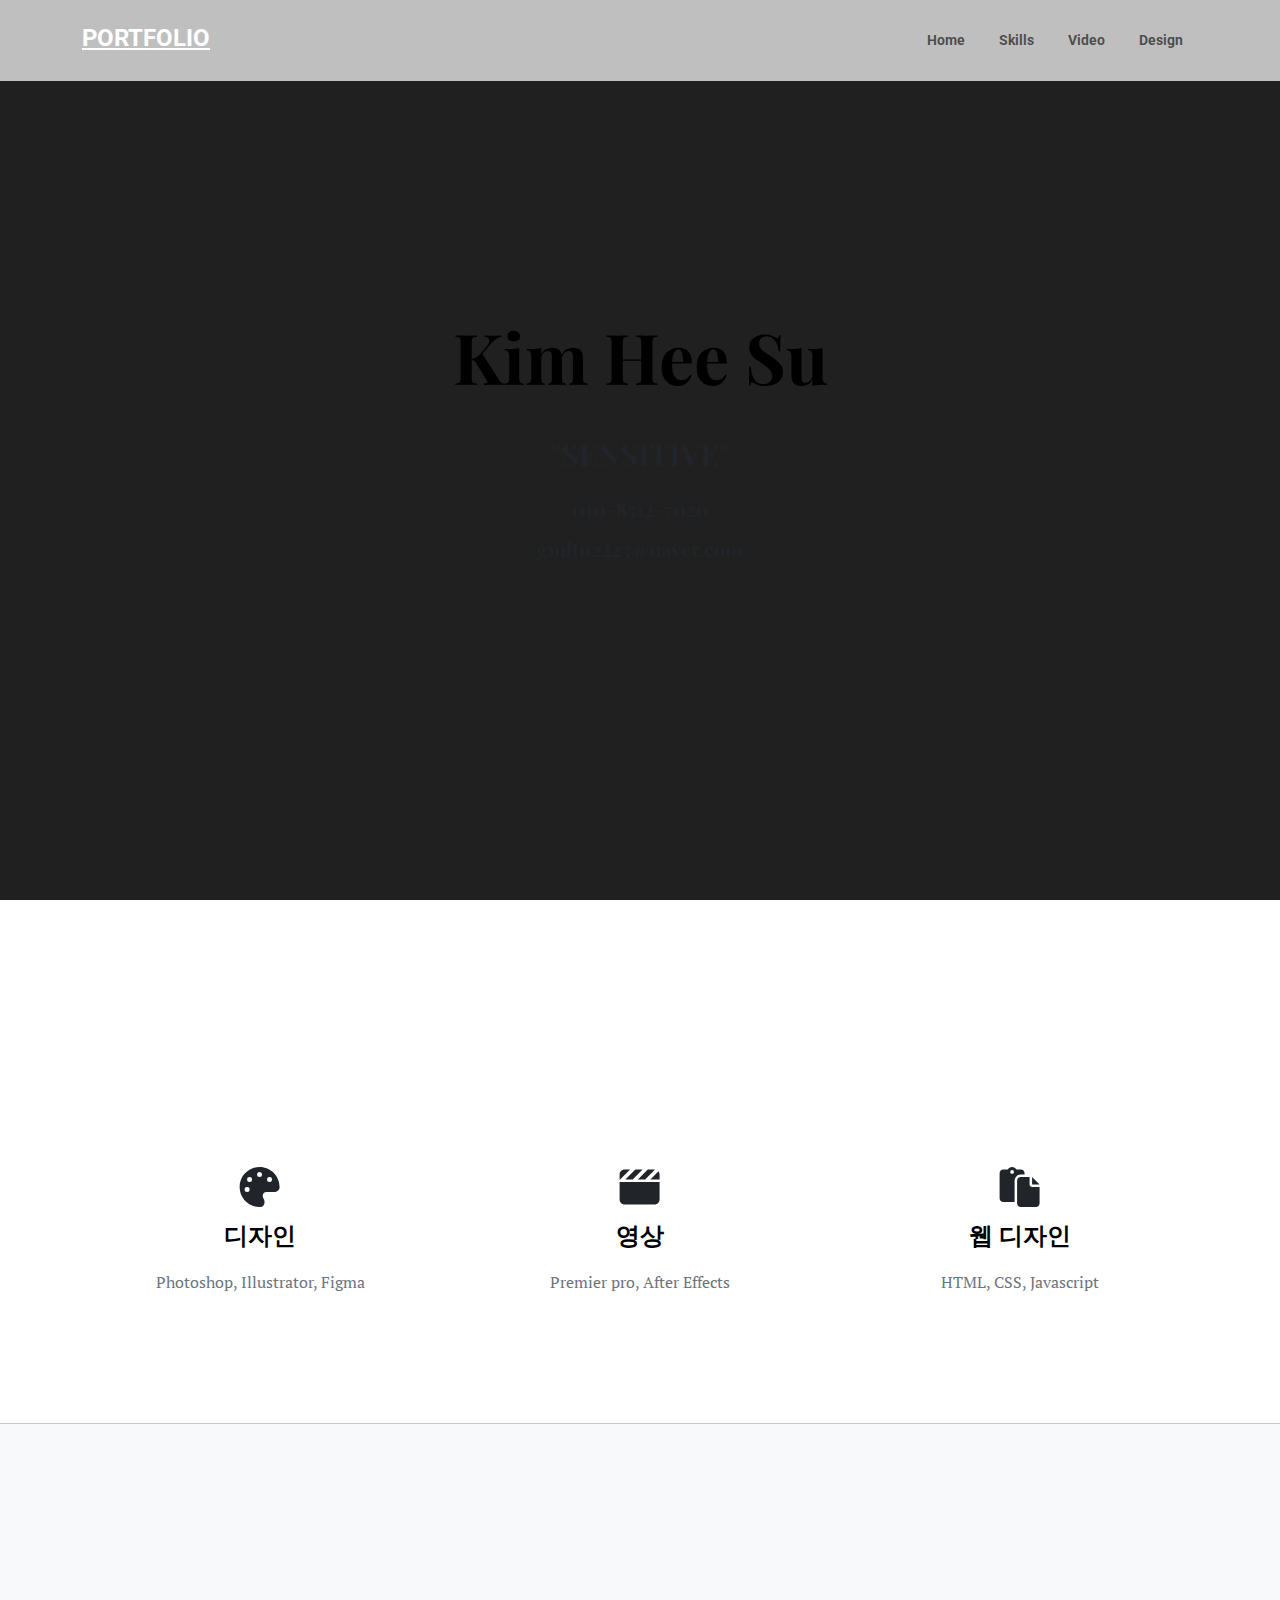
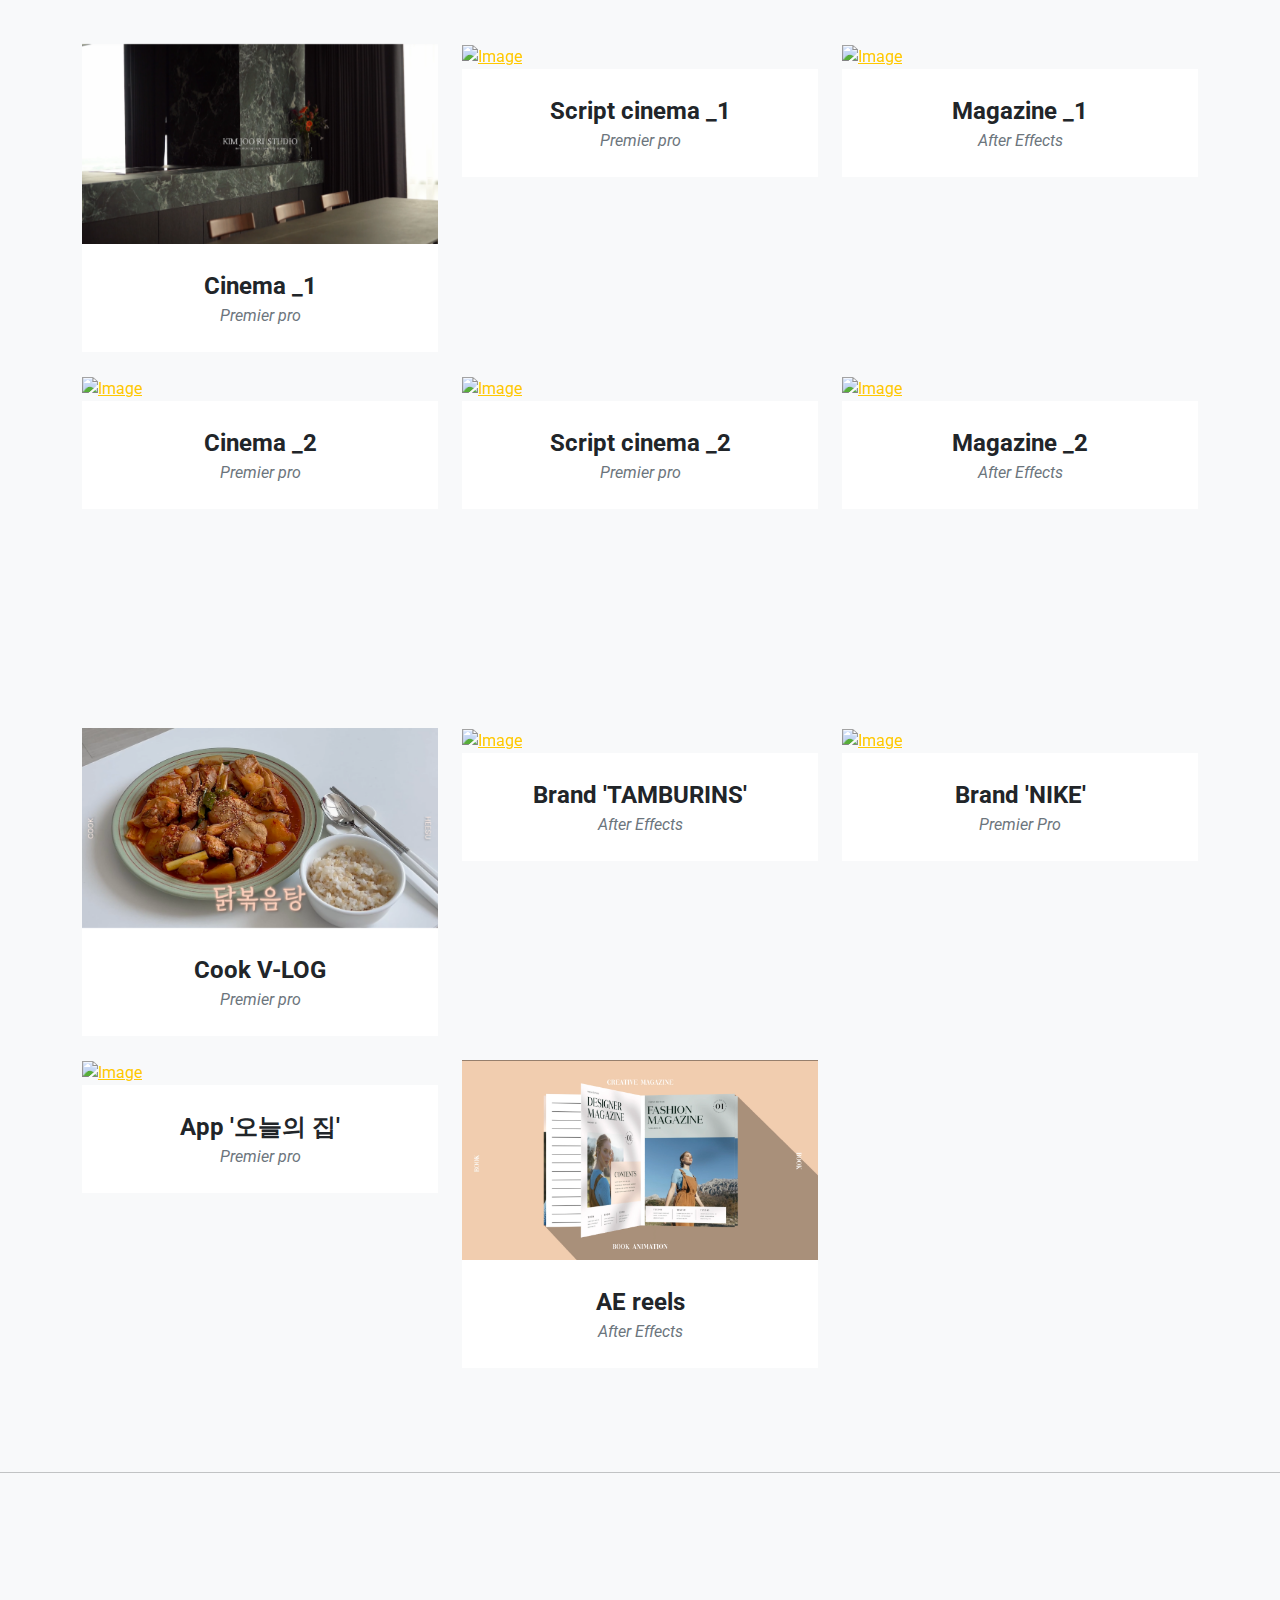
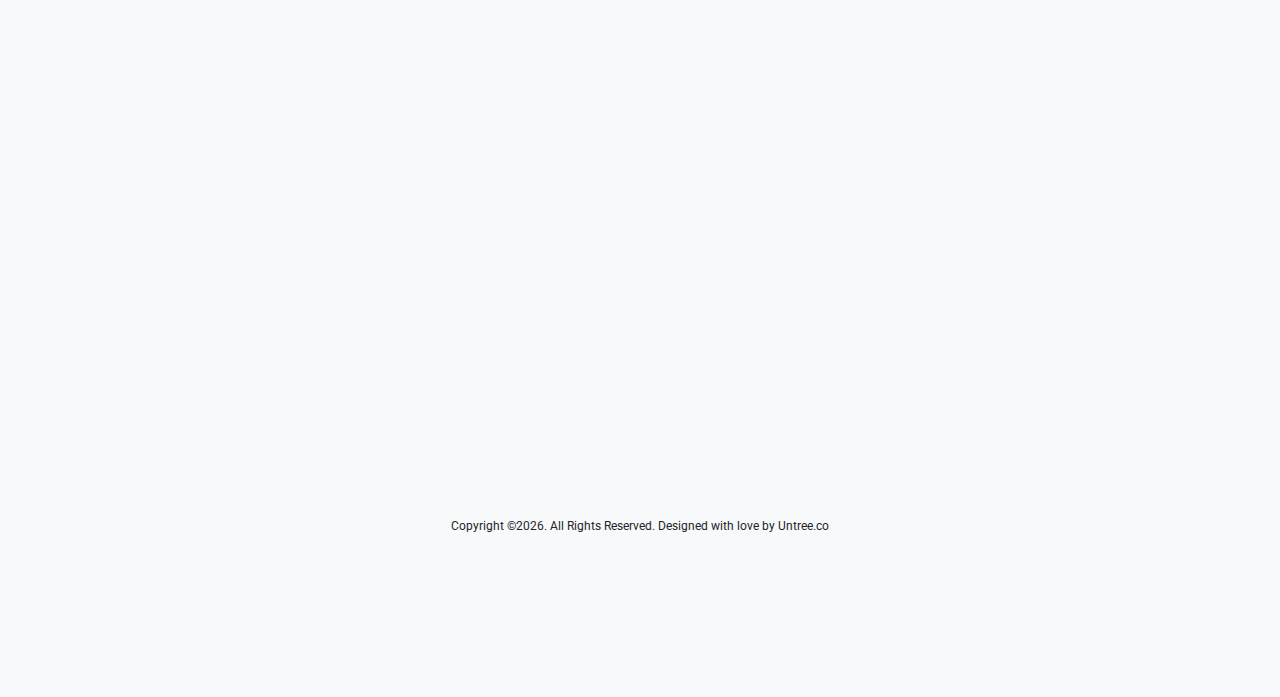
==== commit f36a0371: "Update index.html" ====
--- a/index.html
+++ b/index.html
@@ -184,7 +184,7 @@
                     <a class="portfolio-link" data-bs-toggle="modal" href="#portfolioModal1">
                         <div class="portfolio-hover">
                             <div class="portfolio-hover-content">
-                                <img src="img_mine/plus.png" alt="">
+                                <img src="img_mine/img_mine/plus.png" alt="">
                             </div>
                         </div>
                         <img src="img_mine/img_mine/c-kimjoori.png" alt="Image" class="img-fluid">
@@ -304,7 +304,7 @@
                                 <img src="img_mine/plus.png" alt="">
                             </div>
                         </div>
-                        <img src="img_mine/cook.png" alt="Image" class="img-fluid">
+                        <img src="img_mine/img_mine/cook.png" alt="Image" class="img-fluid">
                     </a>
                     <div class="portfolio-caption">
                         <div class="portfolio-caption-heading">Cook V-LOG</div>
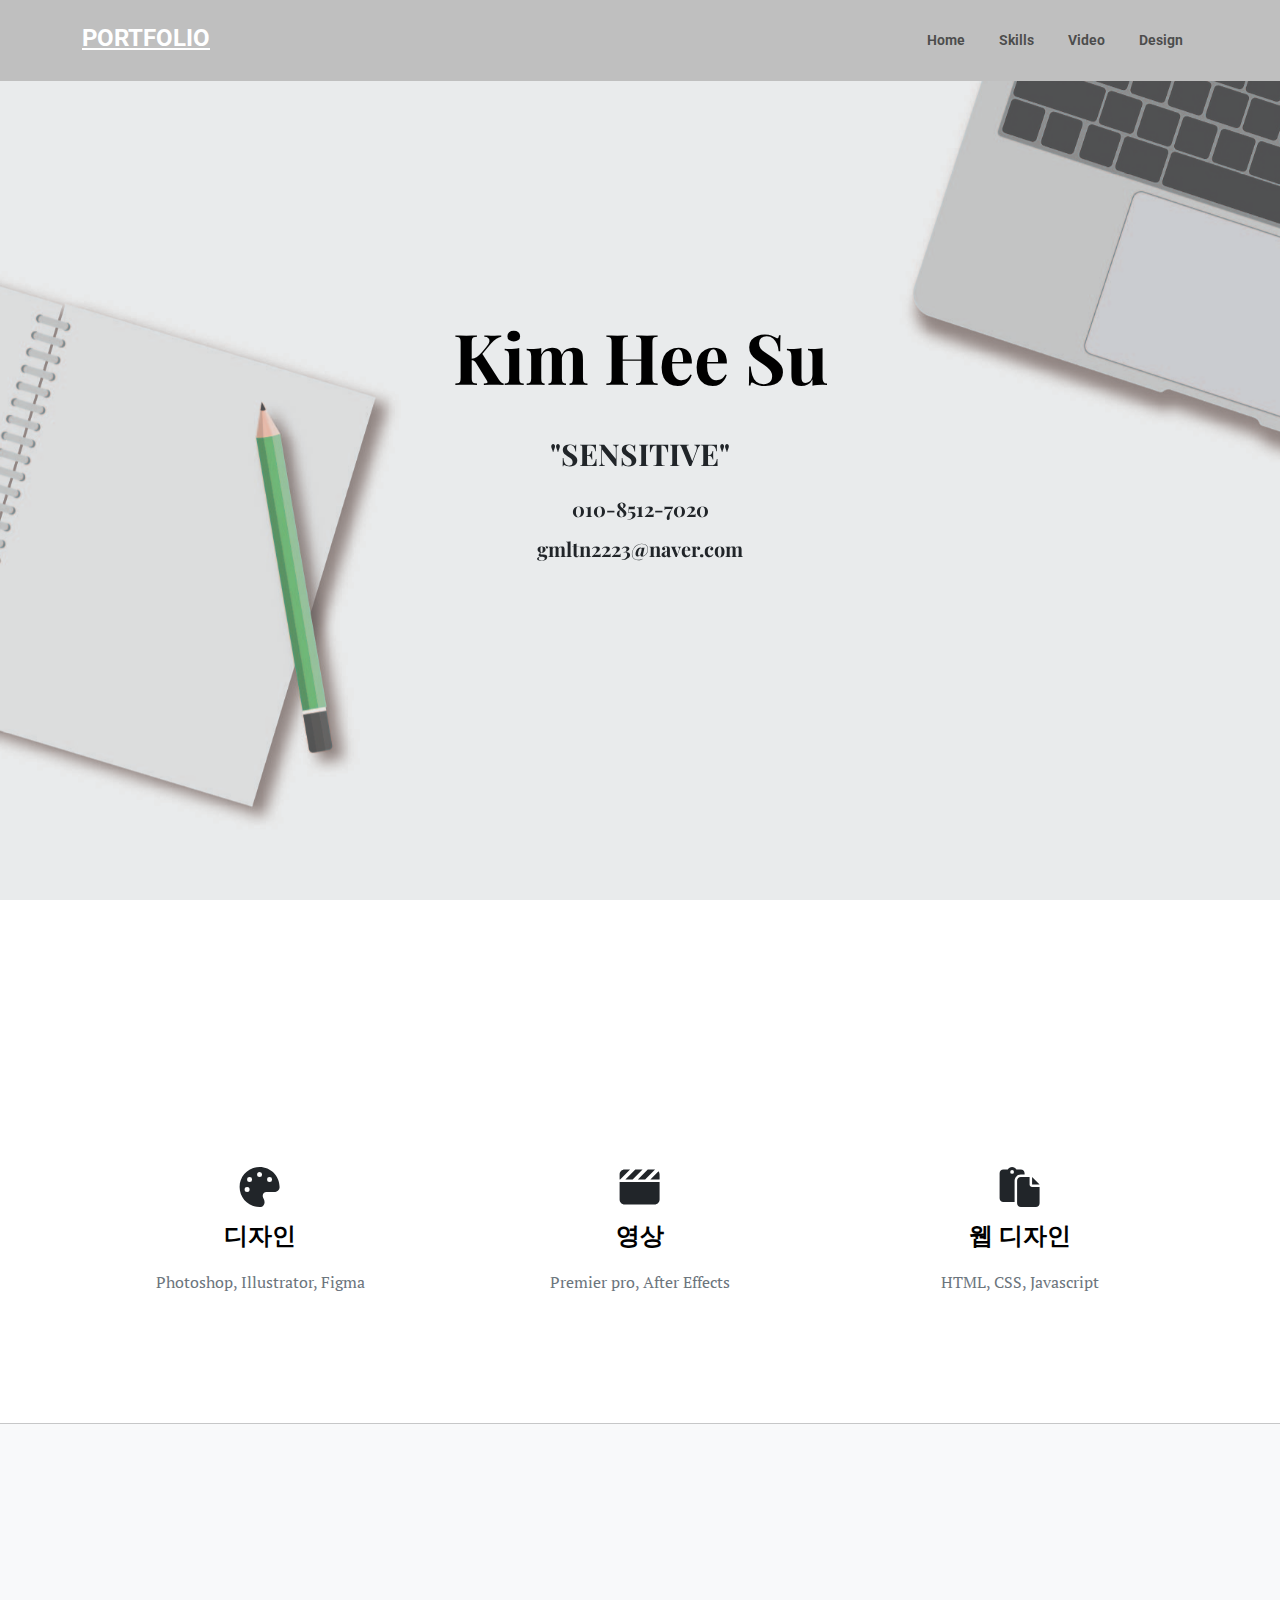
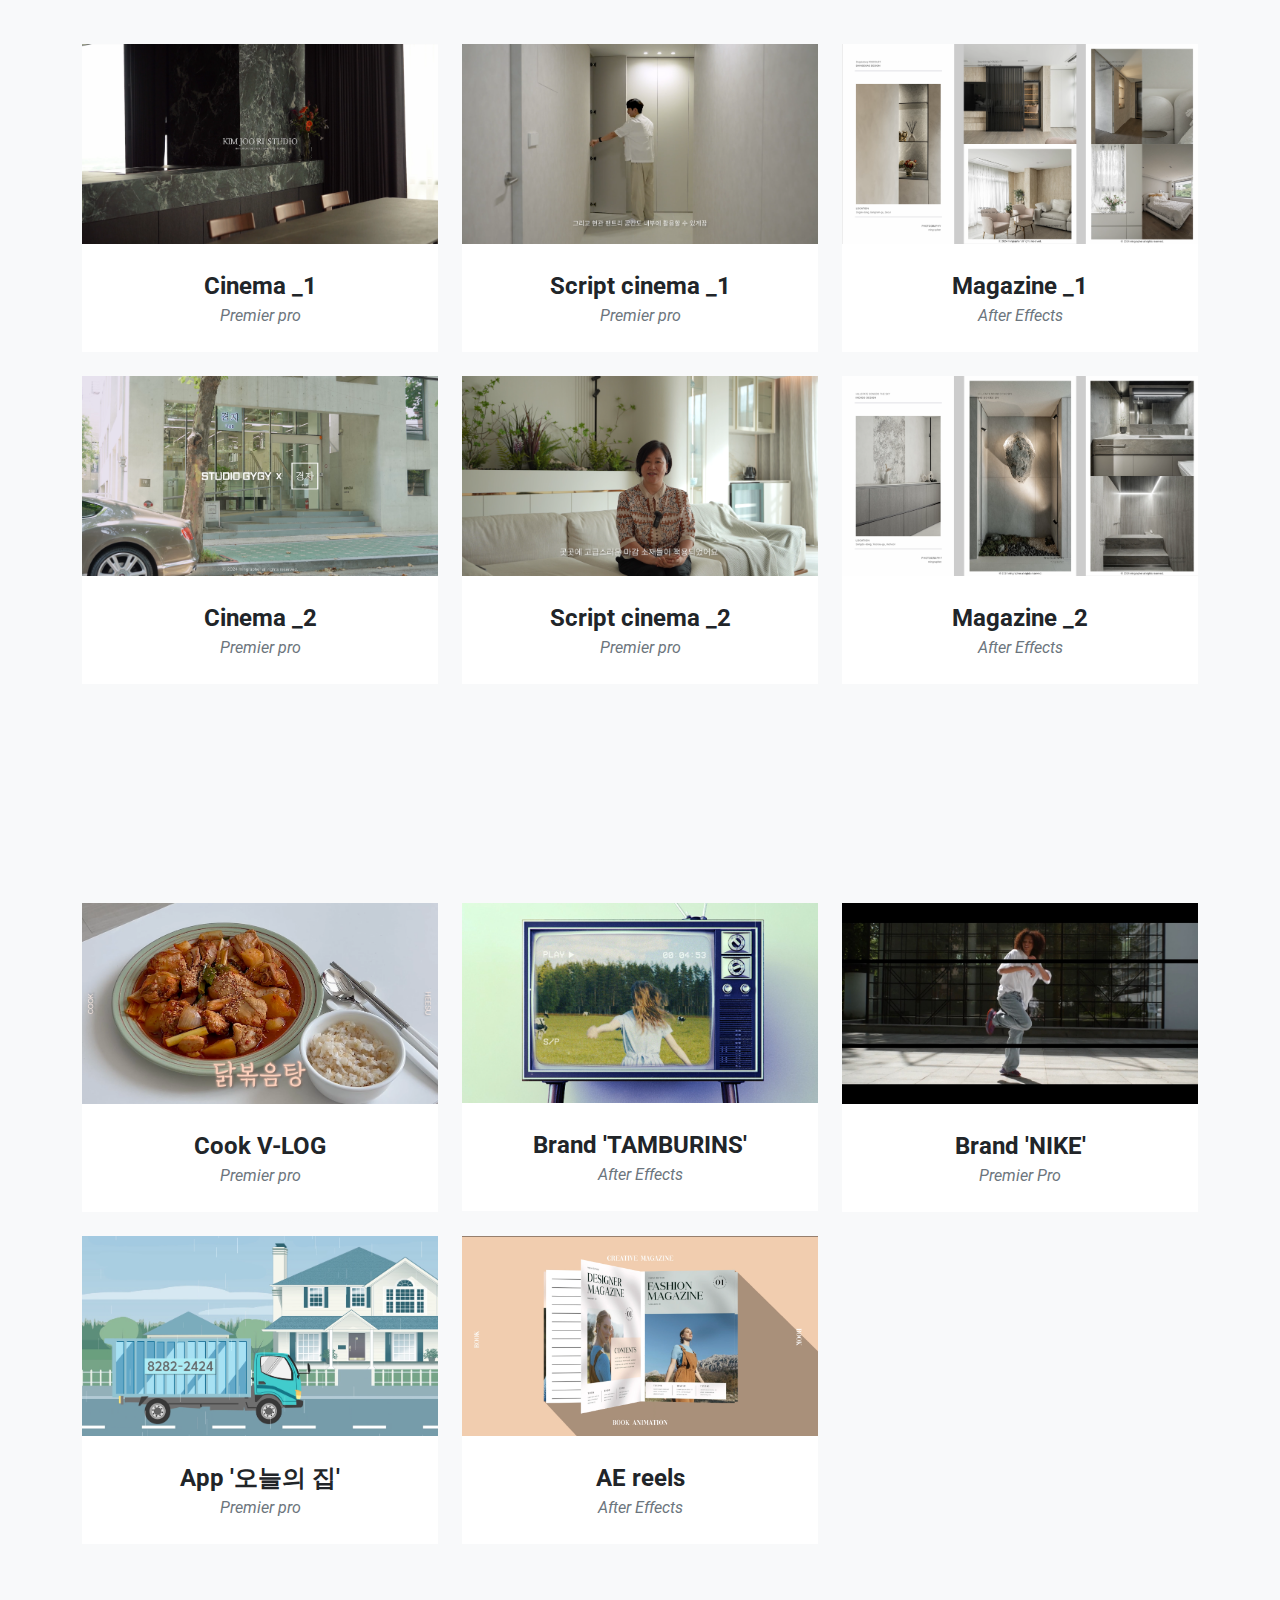
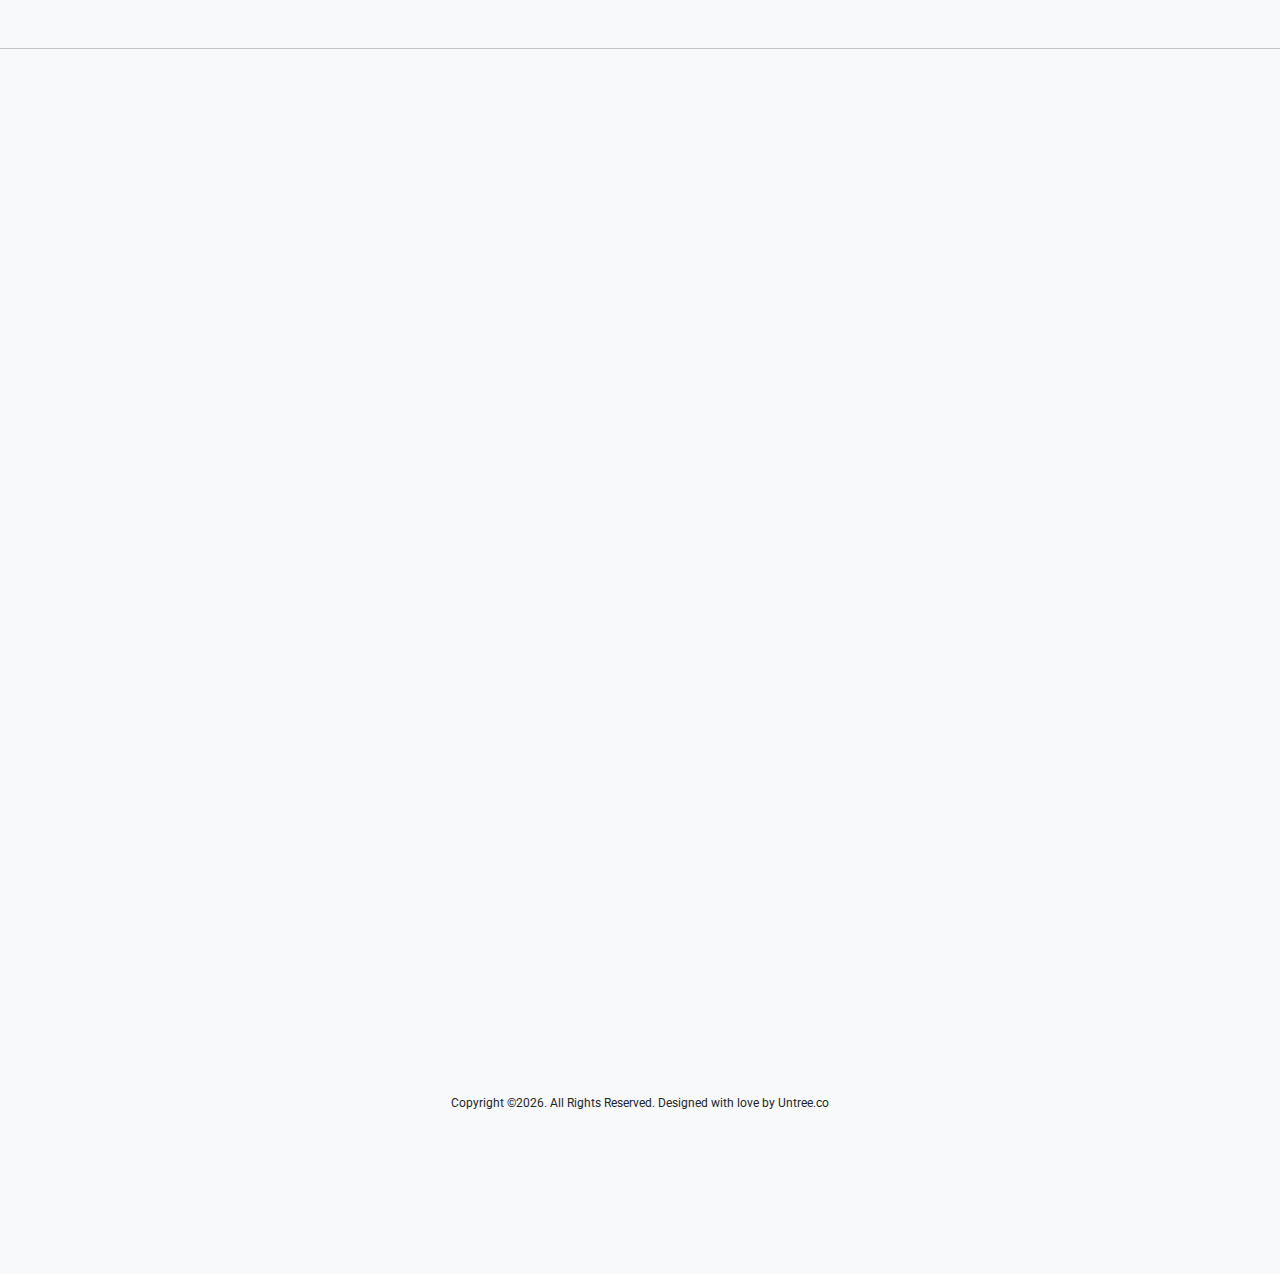
==== commit 1d005c16: "Update index.html" ====
--- a/index.html
+++ b/index.html
@@ -74,7 +74,7 @@
 
 	<!---<div class="hero v-h-full overlay" id="home">
 		<div class="img-bg rellax">
-			<img src="img_mine/img_mine/test3.jpg" alt="Image" class="img-fluid">
+			<img src="img_mine/test3.jpg" alt="Image" class="img-fluid">
 		</div>
 		<div class="container">
 			<div class="row align-items-center v-h-full">
@@ -184,10 +184,10 @@
                     <a class="portfolio-link" data-bs-toggle="modal" href="#portfolioModal1">
                         <div class="portfolio-hover">
                             <div class="portfolio-hover-content">
-                                <img src="img_mine/img_mine/plus.png" alt="">
-                            </div>
-                        </div>
-                        <img src="img_mine/img_mine/c-kimjoori.png" alt="Image" class="img-fluid">
+                                <img src="img_mine/plus.png" alt="">
+                            </div>
+                        </div>
+                        <img src="img_mine/c-kimjoori.png" alt="Image" class="img-fluid">
                     </a>
                     <div class="portfolio-caption">
                         <div class="portfolio-caption-heading">Cinema _1</div>
@@ -304,7 +304,7 @@
                                 <img src="img_mine/plus.png" alt="">
                             </div>
                         </div>
-                        <img src="img_mine/img_mine/cook.png" alt="Image" class="img-fluid">
+                        <img src="img_mine/cook.png" alt="Image" class="img-fluid">
                     </a>
                     <div class="portfolio-caption">
                         <div class="portfolio-caption-heading">Cook V-LOG</div>
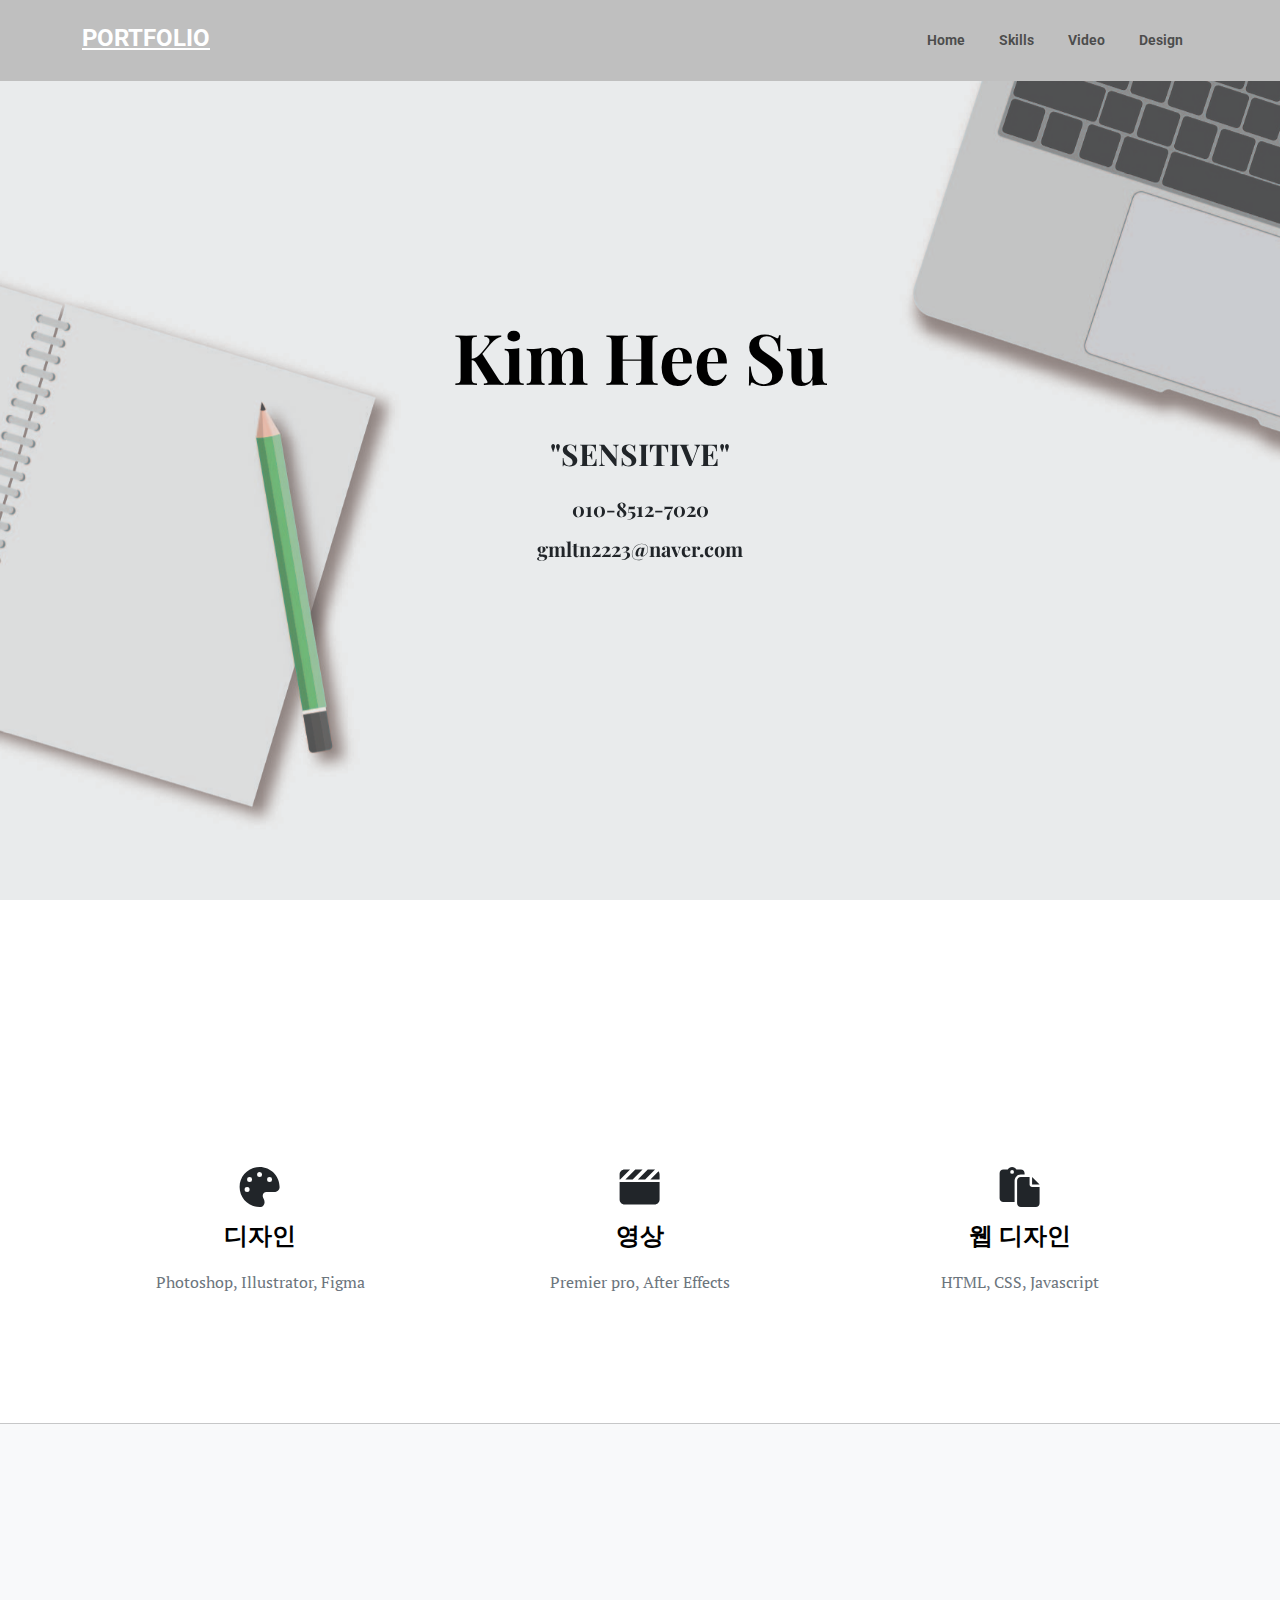
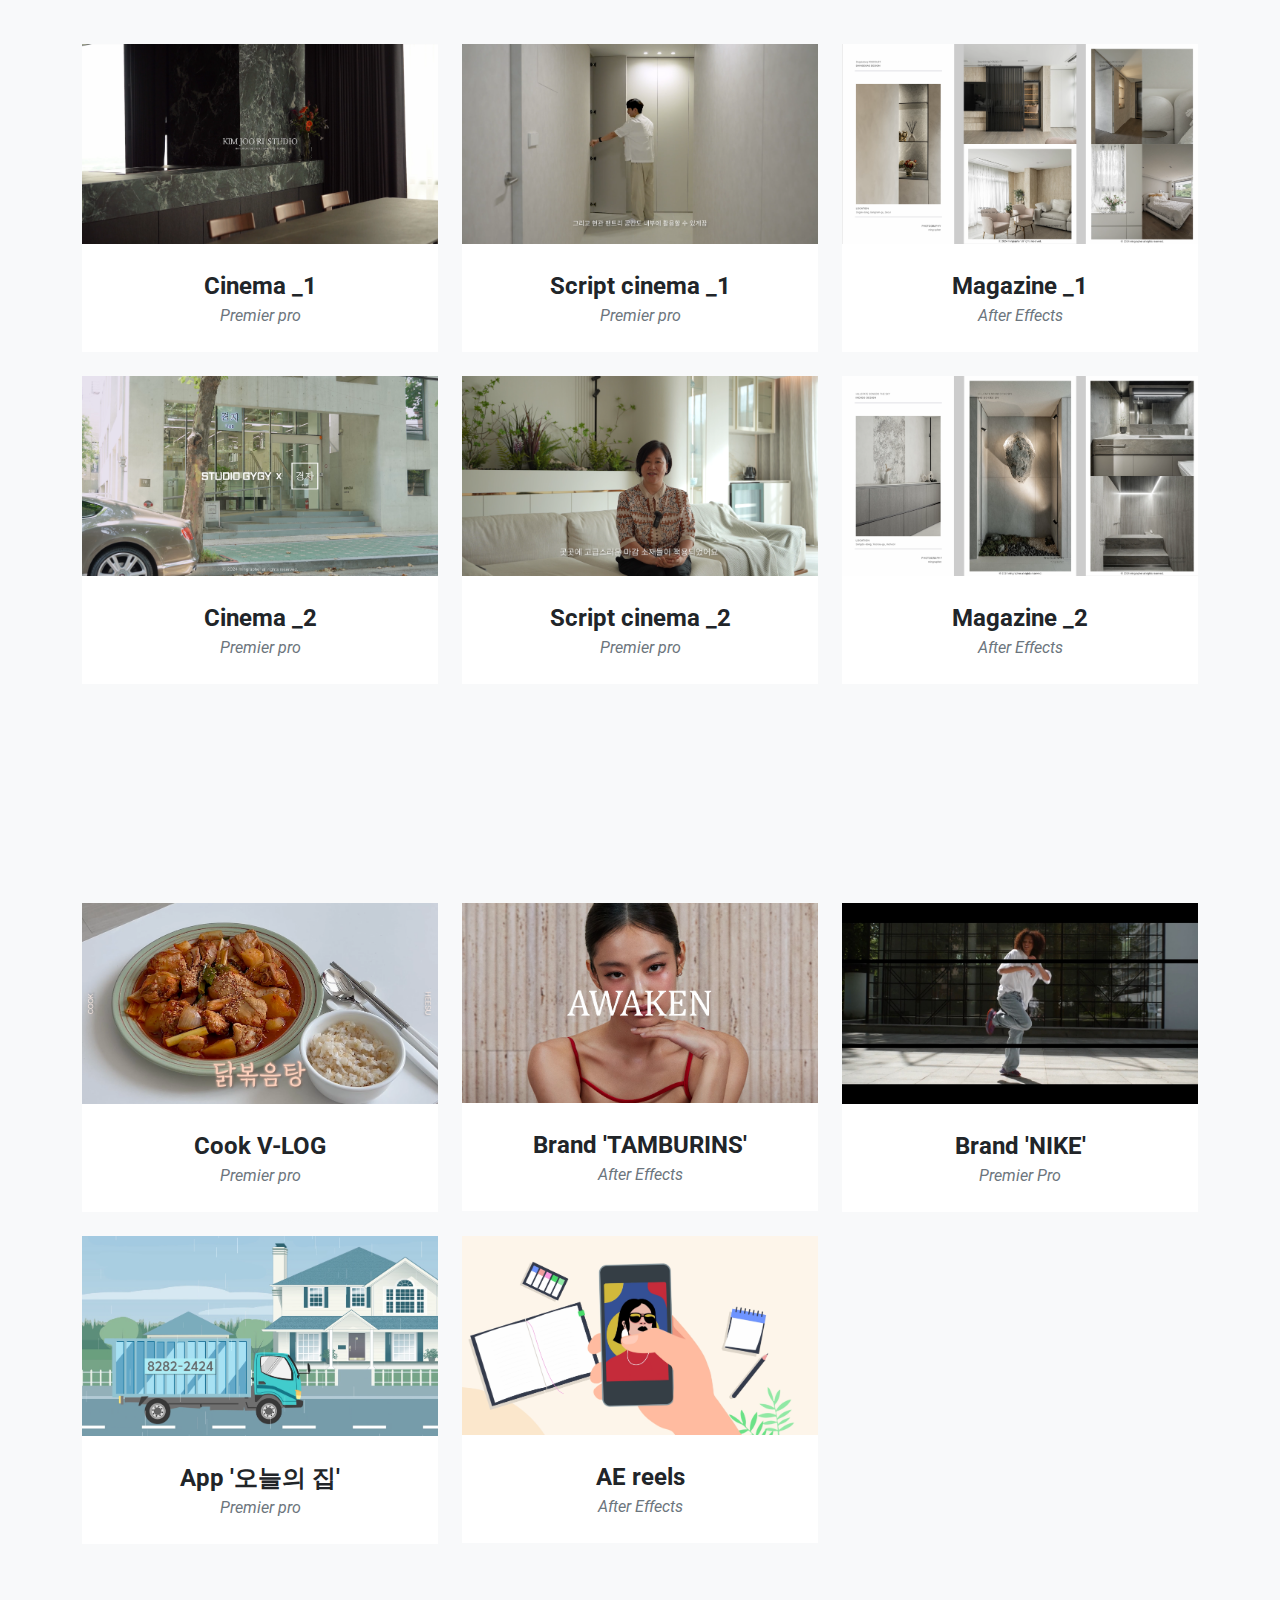
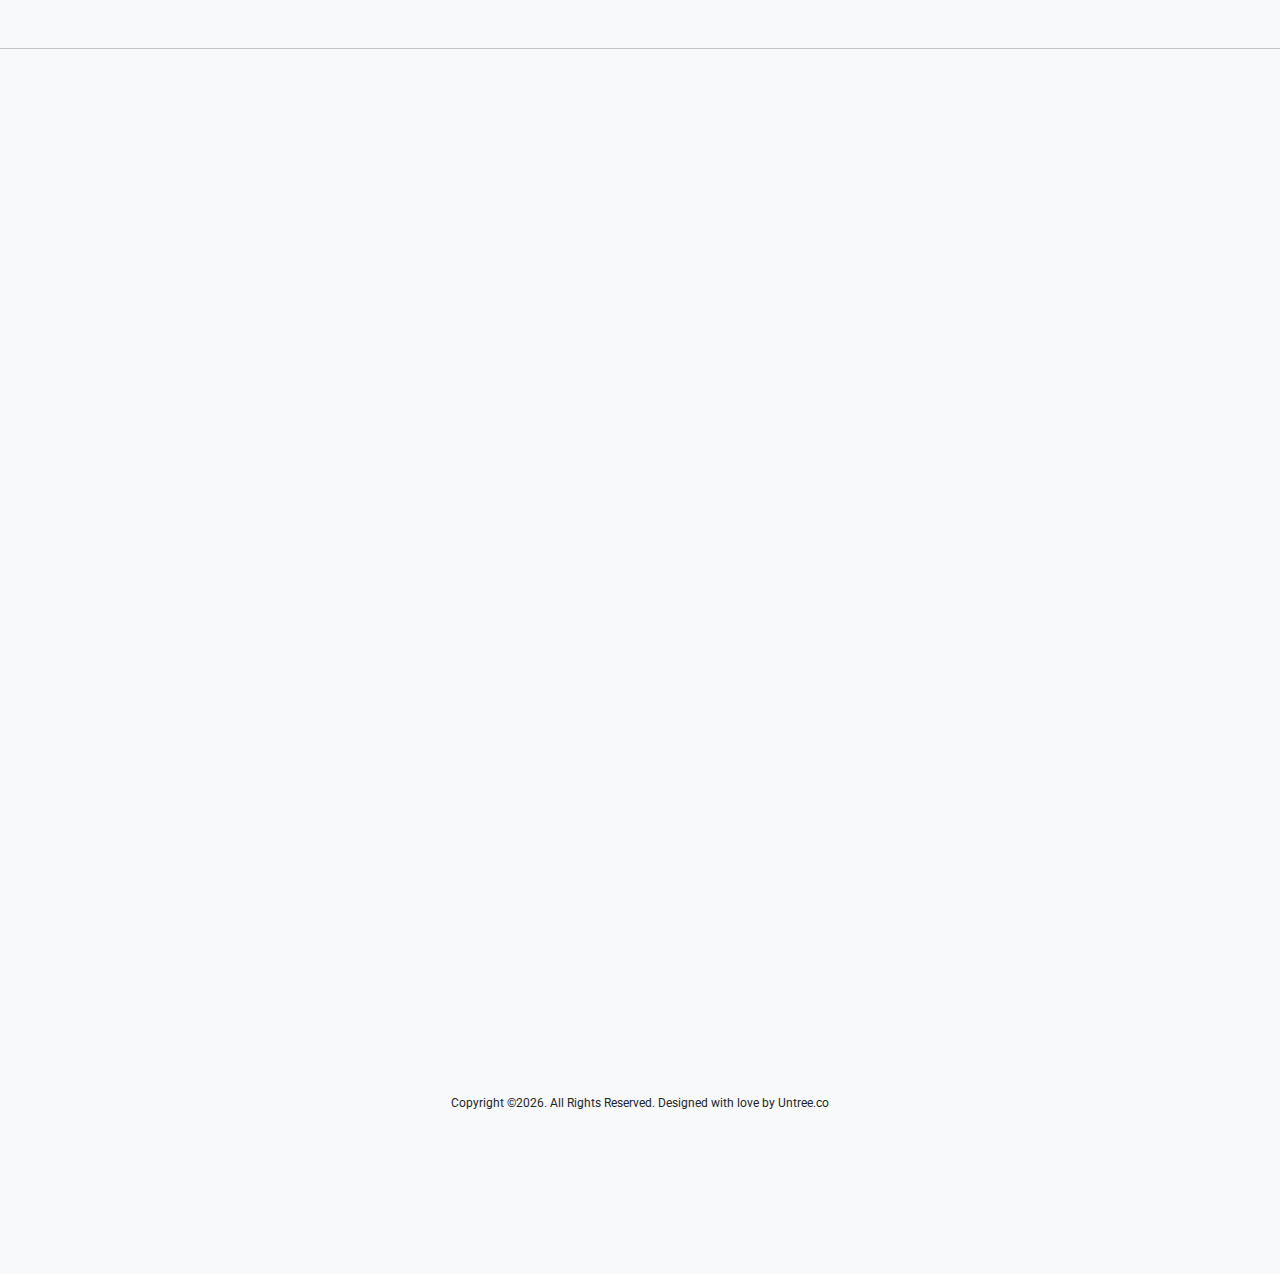
==== commit e5846b58: "Update index.html" ====
--- a/index.html
+++ b/index.html
@@ -321,7 +321,7 @@
                                 <img src="img_mine/plus.png" alt="">
                             </div>
                         </div>
-                        <img src="img_mine/tamburins.png" alt="Image" class="img-fluid">
+                        <img src="img_mine/tamburins2.png" alt="Image" class="img-fluid">
                     </a>
                     <div class="portfolio-caption">
                         <div class="portfolio-caption-heading">Brand 'TAMBURINS'</div>
@@ -372,7 +372,7 @@
                                 <img src="img_mine/plus.png" alt="">
                             </div>
                         </div>
-                        <img src="img_mine/thumbnail04.png" alt="Image" class="img-fluid">
+                        <img src="img_mine/aereels.png" alt="Image" class="img-fluid">
                     </a>
                     <div class="portfolio-caption">
                         <div class="portfolio-caption-heading">AE reels</div>
@@ -614,9 +614,9 @@
                             <div class="col-lg-8">
                                 <div class="modal-body">
                                     <!-- Project details-->
-                                    <h2 class="text-case">Cinema</h2>
+                                    <h2 class="text-case">Cinema _1</h2>
                                     <p class="item-intro text-muted">Premier pro</p>
-									<a href="https://youtu.be/QJuvbPeOVBY"><img class="img-fluid d-block mx-auto" src="img_mine/c-kimjoori_button.jpg" alt="..." /></a>
+									<a href="https://youtu.be/mm5RZeUa9bU"><img class="img-fluid d-block mx-auto" src="img_mine/c-kimjoori_button.jpg" alt="..." /></a>
                                     <p>* 이미지를 클릭하시면 영상 시청이 가능합니다
 										<br><br> 서울 여의도 - 트럼프월드를 촬영한 현장입니다. <br>
 										공간을 편안한 무드로 영화처럼 이어서 볼 수 있도록 <br> 
@@ -664,7 +664,7 @@
                                     <!-- Project details-->
                                     <h2 class="text-case">Script cinema _1</h2>
                                     <p class="item-intro text-muted">Premier pro</p>
-                                    <a href="https://drive.google.com/file/d/1IgCBE8hhluAjPugoGovNEoJXeKVpjooS/view?usp=drive_link"><img class="img-fluid d-block mx-auto" src="img_mine/sc-1_button.jpg" alt="..." /></a>
+                                    <a href="https://youtu.be/OZt79KDr-2I"><img class="img-fluid d-block mx-auto" src="img_mine/sc-1_button.jpg" alt="..." /></a>
                                     <p>* 이미지를 클릭하시면 영상 시청이 가능합니다
 										<br><br>창원 - 두산위브를 촬영한 현장입니다. <br>
 										Script Cinema는 업체 측에서 공간에 대해 설명하고자 하는 내용이 많을 때, <br> 
@@ -712,7 +712,7 @@
                                     <!-- Project details-->
                                     <h2 class="text-case">Magazine_1</h2>
                                     <p class="item-intro text-muted">After Effects</p>
-                                    <img class="img-fluid d-block mx-auto" src="img_mine/m-1_button.jpg" alt="..." />
+                                    <a href="https://youtube.com/shorts/2-5XTfXi_I4?feature=share"><img class="img-fluid d-block mx-auto" src="img_mine/m-1_button.jpg" alt="..." /></a>
                                     <p>* 이미지를 클릭하시면 영상 시청이 가능합니다
 										<br><br>서울 강남 - 포스코트를 촬영한 현장입니다. <br>
 										사진 작업물을 position, scale, opacity 조절로 영상처럼 보이게 만들어 생동감을 주고, <br>
@@ -759,10 +759,10 @@
                                     <!-- Project details-->
                                     <h2 class="text-case">Cinema _2</h2>
                                     <p class="item-intro text-muted">Premier pro</p>
-                                    <img class="img-fluid d-block mx-auto" src="img_mine/c-kyungja_button.jpg" alt="..." />
+                                    <a href="https://youtu.be/OWlDE-IjNcw"><img class="img-fluid d-block mx-auto" src="img_mine/c-kyungja_button.jpg" alt="..." /></a>
                                     <p>* 이미지를 클릭하시면 영상 시청이 가능합니다
 										<br><br> 서울 연남동 - 경자 미용실을 촬영한 현장으로 콜라보 로고 작업을 진행하였고,<br>
-										힙한 분위기에 어우러지도록 스케일을 조정하여 현장감이 느껴질 수 있게 했으며, 인물들을 사이사이에 배치하여<br> 
+										힙한 분위기에 어우러지도록 스케일을 조정하여 현장감이 느껴질 수 있게 했으며, 인물을 사이사이에 배치하여<br> 
 										스토리 구성 / 컷 편집 / 장면전환효과 / BGM 설정 / 수평수직 조정 / 톤 보정 / 플리커 현상 교정 등 편집을 통해 만든 시네마틱 영상입니다.</p> <br>
                                     <ul class="list-inline">
                                         <li>
@@ -805,7 +805,7 @@
                                     <!-- Project details-->
                                     <h2 class="text-uppercase">Script cinema _2</h2>
                                     <p class="item-intro text-muted">Premier pro</p>
-                                    <img class="img-fluid d-block mx-auto" src="img_mine/sc-2_button.jpg" alt="..." />
+                                    <a href="https://youtu.be/vURyisx-KVk"><img class="img-fluid d-block mx-auto" src="img_mine/sc-2_button.jpg" alt="..." /></a>
                                     <p>* 이미지를 클릭하시면 영상 시청이 가능합니다
 										<br><br>
 										화성 봉담 - 동화마을 동일하이빌을 촬영한 현장입니다. <br>
@@ -855,7 +855,7 @@
                                     <!-- Project details-->
                                     <h2 class="text-case">Magazine _2</h2>
                                     <p class="item-intro text-muted">After Effects</p>
-                                    <img class="img-fluid d-block mx-auto" src="img_mine/m-2_button.jpg" alt="..." />
+                                    <a href="https://youtube.com/shorts/e0VMJncx2W4?feature=share"><img class="img-fluid d-block mx-auto" src="img_mine/m-2_button.jpg" alt="..." /></a>
                                     <p>* 이미지를 클릭하시면 영상 시청이 가능합니다
 										<br><br> 송도 - 힐스테이트 더 스카이를 촬영한 현장입니다. <br>
 										사진 작업물을 position, scale, opacity 조절로 영상처럼 보이게 만들어 생동감을 주고, <br>
@@ -905,9 +905,9 @@
                                     <!-- Project details-->
                                     <h2 class="text-uppercase">Cook Video</h2>
                                     <p class="item-intro text-muted">Premier pro</p>
-                                    <img class="img-fluid d-block mx-auto" src="img_mine/cook_button.jpg" alt="..." />
+                                    <a href="https://youtu.be/ynYTyYWvwqA"><img class="img-fluid d-block mx-auto" src="img_mine/cook_button.jpg" alt="..." /></a>
                                     <p>* 이미지를 클릭하시면 영상 시청이 가능합니다
-										<br><br>집에서 직접 요리하여 촬영한 영상본을 편안하게 볼 수 있도록 <br>
+										<br><br>집에서 직접 요리하여 촬영한 영상본을 잔잔하게 볼 수 있도록 <br>
 										컷편집 / 톤 보정 / BGM 설정 / 효과음 설정 / 자막 작업 등으로 깔끔하게 만든 영상입니다.</p>
                                     <ul class="list-inline">
                                         <li>
@@ -950,10 +950,10 @@
                                     <!-- Project details-->
                                     <h2 class="text-case">Brand 'TAMBURINS'</h2>
                                     <p class="item-intro text-muted">After Effects</p>
-                                    <img class="img-fluid d-block mx-auto" src="img_mine/tamburins_button.jpg" alt="..." />
+                                    <a href="https://youtu.be/nM5KqW4mm9k"><img class="img-fluid d-block mx-auto" src="img_mine/tamburins2_button.jpg" alt="..." /></a>
                                     <p>* 이미지를 클릭하시면 영상 시청이 가능합니다
 										<br><br>'탬버린즈'라는 브랜드에서 SHELL X 컬렉션이 출시되었을 때 만든 영상입니다. <br>
-										모델인 제니님의 사진을 배치하여 슬로건인 Awaken your senses 글자를 배치하고, <br> 제품들을 진열하여 제품들을 보여주었으며, <br>
+										모델인 제니님의 사진에 Awaken your senses 글자를 배치하여 슬로건을 나타내고, <br> BGM의 비트에 맞게 제품들을 진열하여 신제품들을 보여주었으며, <br>
 										stroke, glitch, lens flare, noise, wave warp, posterize time, cross dissolve 등의 효과를 사용하여<br>
 										향이 피어오름과 동시에 자유로움을 찾은 여자의 모습을 표현하였습니다. <br>
 		
@@ -999,9 +999,11 @@
                                     <!-- Project details-->
                                     <h2 class="text-case">Brand 'NIKE'</h2>
                                     <p class="item-intro text-muted">Premier Pro</p>
-                                    <img class="img-fluid d-block mx-auto" src="img_mine/nike_button.jpg" alt="..." />
+                                    <a href="https://youtu.be/9aiWYBfLaSU"><img class="img-fluid d-block mx-auto" src="img_mine/nike_button.jpg" alt="..." /></a>
                                     <p>* 이미지를 클릭하시면 영상 시청이 가능합니다
-										<br><br>나이키라는 </p>
+										<br><br>
+										NIKE가 연상되는 단어들에 트랙매트를 씌워 scale 조정으로 리듬감을 나타냈고, <br>
+										그 리듬감에 맞춰 활동적인 운동 장면을 담아 브랜드의 이미지가 잘 나타날 수 있도록 한 영상입니다. </p>
                                     <ul class="list-inline">
                                         <li>
                                             <strong>Running time:</strong>
@@ -1043,7 +1045,7 @@
                                     <!-- Project details-->
                                     <h2 class="text-case">App '오늘의 집'</h2>
                                     <p class="item-intro text-muted">After Effects</p>
-                                    <img class="img-fluid d-block mx-auto" src="img_mine/app_button.jpg" alt="..." />
+                                    <a href="https://youtu.be/90nRx8_3o7o"><img class="img-fluid d-block mx-auto" src="img_mine/app_button.jpg" alt="..." /></a>
                                     <p>* 이미지를 클릭하시면 영상 시청이 가능합니다
 										<br><br>학교 수료 중에 '앱 광고'라는 첫 주제로 과제를 수행하면서 만들었던 영상입니다. <br>
 									일러스트로 그림을 그려 CC particle world, tint, 3d camera, ratation, drop shadow, puppet pin, glow, color key, position, animate 등의 효과를 사용하여
@@ -1089,22 +1091,29 @@
                                     <!-- Project details-->
                                     <h2 class="text-case">AE reels</h2>
                                     <p class="item-intro text-muted">After Effects</p>
-                                    <img class="img-fluid d-block mx-auto" src="img_mine/nike.jpg" alt="..." />
+                                    <a href="https://youtu.be/Sdt_70uUGvU"><img class="img-fluid d-block mx-auto" src="img_mine/aereels_button.jpg" alt="..." /></a>
                                     <p>* 이미지를 클릭하시면 영상 시청이 가능합니다
-										<br><br>교육을 들으면서 배웠던 기술들을 한데 모은 영상입니다.
-									여러 효과들을 사용하면서 에프터이펙트라는 프로그램을 익숙하게 만들 수 있었습니다.</p>
+										<br><br>교육을 들으면서 After Effects 프로그램으로 배웠던 기술들을 한데 모은 영상입니다. <br>
+									1) Particle <br>
+									2) Scroll animation <br>
+									3) Book animation <br>
+									4) Chroma key <br>
+									5) App advertisement <br>
+									6) Magnify <br>
+									7) Repe tile <br>
+									8) Stretch</p>
                                     <ul class="list-inline">
                                         <li>
                                             <strong>Running time:</strong>
-                                            16"
+                                            38"
                                         </li>
                                         <li>
                                             <strong>Plan:</strong>
-                                            Kim Hee Su
+                                            Teacher, Kim Hee Su
                                         </li>
 										 <li>
                                             <strong>Draw:</strong>
-                                            Kim Hee Su
+                                            Teacher , Kim Hee Su
                                         </li>
 										  <li>
                                             <strong>Edit:</strong>
